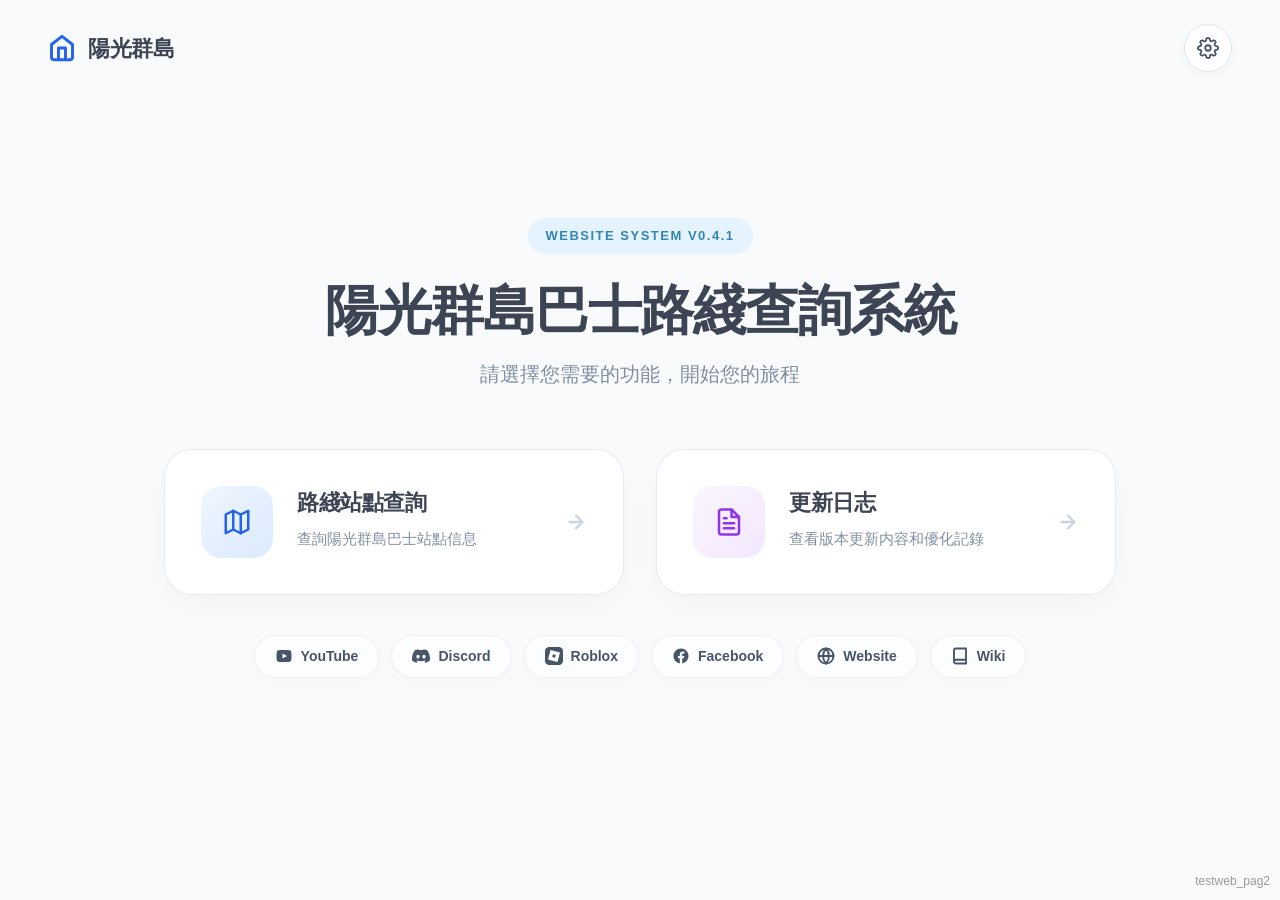
==== index.html @ fd4978ea "Add files via upload" ====
<!DOCTYPE html>
<html lang="zh-CN">

<head>
    <meta charset="UTF-8">
    <meta name="viewport" content="width=device-width, initial-scale=1.0, maximum-scale=1.0, user-scalable=no">
    <title>陽光群島巴士路綫查詢系統 | Sunshine Islands Bus Route Inquiry System</title>
    <link rel="stylesheet" href="style.css">
</head>

<body>
    <!-- 加载画面 -->
    <div id="loadingScreen" class="screen loading-screen">
        <div class="loading-container">
            <h1 class="loading-title" data-lang-key="appTitle">陽光群島巴士路綫查詢系統 | Sunshine Islands Bus Route Inquiry System
            </h1>
            <div class="loading-img-wrap">
                <img src="loading.png" alt="加载中" class="loading-img">
            </div>
        </div>
        <div class="page-id-label">testweb_pag1</div>
    </div>

    <!-- 功能选择画面 -->
    <div id="funcScreen" class="screen func-screen modern-func-screen hidden">
        <div class="modern-navbar">
            <div class="nav-brand">
                <svg viewBox="0 0 24 24" width="28" height="28" stroke="currentColor" stroke-width="2.5" fill="none"
                    stroke-linecap="round" stroke-linejoin="round" class="brand-logo">
                    <path d="M3 9l9-7 9 7v11a2 2 0 0 1-2 2H5a2 2 0 0 1-2-2z"></path>
                    <polyline points="9 22 9 12 15 12 15 22"></polyline>
                </svg>
                <span class="brand-text" data-lang-key="brand">陽光群島巴士</span>
            </div>
            <div class="nav-actions">
                <button id="settingsBtn" class="modern-icon-btn" title="Settings">
                    <svg viewBox="0 0 24 24" width="22" height="22" stroke="currentColor" stroke-width="2" fill="none"
                        stroke-linecap="round" stroke-linejoin="round">
                        <circle cx="12" cy="12" r="3"></circle>
                        <path
                            d="M19.4 15a1.65 1.65 0 0 0 .33 1.82l.06.06a2 2 0 0 1 0 2.83 2 2 0 0 1-2.83 0l-.06-.06a1.65 1.65 0 0 0-1.82-.33 1.65 1.65 0 0 0-1 1.51V21a2 2 0 0 1-2 2 2 2 0 0 1-2-2v-.09A1.65 1.65 0 0 0 9 19.4a1.65 1.65 0 0 0-1.82.33l-.06.06a2 2 0 0 1-2.83 0 2 2 0 0 1 0-2.83l.06-.06a1.65 1.65 0 0 0 .33-1.82 1.65 1.65 0 0 0-1.51-1H3a2 2 0 0 1-2-2 2 2 0 0 1 2-2h.09A1.65 1.65 0 0 0 4.6 9a1.65 1.65 0 0 0-.33-1.82l-.06-.06a2 2 0 0 1 0-2.83 2 2 0 0 1 2.83 0l.06.06a1.65 1.65 0 0 0 1.82.33H9a1.65 1.65 0 0 0 1-1.51V3a2 2 0 0 1 2-2 2 2 0 0 1 2 2v.09a1.65 1.65 0 0 0 1 1.51 1.65 1.65 0 0 0 1.82-.33l.06-.06a2 2 0 0 1 2.83 0 2 2 0 0 1 0 2.83l-.06.06a1.65 1.65 0 0 0-.33 1.82V9a1.65 1.65 0 0 0 1.51 1H21a2 2 0 0 1 2 2 2 2 0 0 1-2 2h-.09a1.65 1.65 0 0 0-1.51 1z">
                        </path>
                    </svg>
                </button>
            </div>
        </div>

        <div class="app-content func-content modern-func-content">
            <div class="hero-section">
                <div class="hero-badge" data-lang-key="version">v0.4.1</div>
                <h1 class="hero-title" data-lang-key="appTitle">陽光群島巴士路綫查詢系統</h1>
                <p class="hero-subtitle" data-lang-key="funcTitle1">請選擇您需要的功能，開始您的旅程</p>
            </div>

            <div class="modern-card-grid">
                <div id="routeSelectFunc" class="modern-card">
                    <div class="card-icon-wrapper blue-gradient">
                        <svg viewBox="0 0 24 24" width="30" height="30" stroke="currentColor" stroke-width="2"
                            fill="none" stroke-linecap="round" stroke-linejoin="round">
                            <polygon points="3 6 9 3 15 6 21 3 21 18 15 21 9 18 3 21"></polygon>
                            <line x1="9" y1="3" x2="9" y2="18"></line>
                            <line x1="15" y1="6" x2="15" y2="21"></line>
                        </svg>
                    </div>
                    <div class="card-text">
                        <h3 data-lang-key="routeSelect">线路站点查询</h3>
                        <p data-lang-key="routeSelectDesc">查询公交线路的站点信息、运营时间</p>
                    </div>
                    <div class="card-arrow">
                        <svg viewBox="0 0 24 24" width="22" height="22" stroke="currentColor" stroke-width="2.5"
                            fill="none" stroke-linecap="round" stroke-linejoin="round">
                            <line x1="5" y1="12" x2="19" y2="12"></line>
                            <polyline points="12 5 19 12 12 19"></polyline>
                        </svg>
                    </div>
                </div>

                <div id="updateLogFunc" class="modern-card">
                    <div class="card-icon-wrapper purple-gradient">
                        <svg viewBox="0 0 24 24" width="30" height="30" stroke="currentColor" stroke-width="2"
                            fill="none" stroke-linecap="round" stroke-linejoin="round">
                            <path d="M14 2H6a2 2 0 0 0-2 2v16a2 2 0 0 0 2 2h12a2 2 0 0 0 2-2V8z"></path>
                            <polyline points="14 2 14 8 20 8"></polyline>
                            <line x1="16" y1="13" x2="8" y2="13"></line>
                            <line x1="16" y1="17" x2="8" y2="17"></line>
                            <polyline points="10 9 9 9 8 9"></polyline>
                        </svg>
                    </div>
                    <div class="card-text">
                        <h3 data-lang-key="updateLog">更新日志</h3>
                        <p data-lang-key="updateLogDesc">查看版本更新内容和优化记录</p>
                    </div>
                    <div class="card-arrow">
                        <svg viewBox="0 0 24 24" width="22" height="22" stroke="currentColor" stroke-width="2.5"
                            fill="none" stroke-linecap="round" stroke-linejoin="round">
                            <line x1="5" y1="12" x2="19" y2="12"></line>
                            <polyline points="12 5 19 12 12 19"></polyline>
                        </svg>
                    </div>
                </div>
            </div>

            <div class="social-links-container">
                <a href="https://www.youtube.com/channel/UCy4qUq7gFDdpBgR3399RR8g" target="_blank"
                    class="social-btn youtube-btn" title="YouTube">
                    <svg viewBox="0 0 24 24" fill="currentColor">
                        <path
                            d="M21.582,6.186c-0.23-0.86-0.908-1.538-1.768-1.768C18.254,4,12,4,12,4S5.746,4,4.186,4.418c-0.86,0.23-1.538,0.908-1.768,1.768C2,7.746,2,12,2,12s0,4.254,0.418,5.814c0.23,0.86,0.908,1.538,1.768,1.768C5.746,20,12,20,12,20s6.254,0,7.814-0.418c0.86-0.23,1.538-0.908,1.768-1.768C22,16.254,22,12,22,12S22,7.746,21.582,6.186z M10,15.464V8.536L16,12L10,15.464z" />
                    </svg>
                    <span>YouTube</span>
                </a>

                <a href="https://www.google.com/url?q=https%3A%2F%2Fdiscord.gg%2FypXG35w&sa=D&sntz=1&usg=AOvVaw32uDiYkur_QfFHrPpGwPOH"
                    target="_blank" class="social-btn discord-btn" title="Discord">
                    <svg viewBox="0 0 24 24" fill="currentColor">
                        <path
                            d="M20.317 4.3698a19.7913 19.7913 0 00-4.8851-1.5152.0741.0741 0 00-.0785.0371c-.211.3753-.4447.8648-.6083 1.2495-1.8447-.2762-3.68-.2762-5.4868 0-.1636-.3933-.4058-.8742-.6177-1.2495a.077.077 0 00-.0785-.037 19.7363 19.7363 0 00-4.8852 1.515.0699.0699 0 00-.0321.0277C.5334 9.0458-.319 13.5799.0992 18.0578a.0824.0824 0 00.0312.0561c2.0528 1.5076 4.0413 2.4228 5.9929 3.0294a.0777.0777 0 00.0842-.0276c.4616-.6304.8731-1.2952 1.226-1.9942a.076.076 0 00-.0416-.1057c-.6528-.2476-1.2743-.5495-1.8722-.8923a.077.077 0 01-.0076-.1277c.1258-.0943.2517-.1923.3718-.2914a.0743.0743 0 01.0776-.0105c3.9278 1.7933 8.18 1.7933 12.0614 0a.0739.0739 0 01.0785.0095c.1202.099.246.1981.3728.2924a.077.077 0 01-.0066.1276 12.2986 12.2986 0 01-1.873.8914.0766.0766 0 00-.0407.1067c.3604.698.7719 1.3628 1.225 1.9932a.076.076 0 00.0842.0286c1.961-.6067 3.9495-1.5219 6.0023-3.0294a.077.077 0 00.0313-.0552c.5004-5.177-.8382-9.6739-3.5485-13.6604a.061.061 0 00-.0312-.0286zM8.02 15.3312c-1.1825 0-2.1569-1.0857-2.1569-2.419 0-1.3332.9555-2.4189 2.157-2.4189 1.2108 0 2.1757 1.0952 2.1568 2.419 0 1.3332-.9555 2.4189-2.1569 2.4189zm7.9748 0c-1.1825 0-2.1569-1.0857-2.1569-2.419 0-1.3332.9554-2.4189 2.1569-2.4189 1.2108 0 2.1757 1.0952 2.1568 2.419 0 1.3332-.946 2.4189-2.1568 2.4189Z" />
                    </svg>
                    <span>Discord</span>
                </a>

                <a href="https://www.google.com/url?q=https%3A%2F%2Fwww.roblox.com%2Fgames%2F1588965415&sa=D&sntz=1&usg=AOvVaw0rMMdCBnfR7Zp4Emm_MLn0"
                    target="_blank" class="social-btn roblox-btn" title="Roblox">
                    <svg viewBox="0 0 24 24">
                        <rect width="24" height="24" rx="5.5" fill="currentColor" />
                        <path fill-rule="evenodd" clip-rule="evenodd" d="M5.5 5.5h13v13H5.5z M10 10h4v4h-4z"
                            fill="#ffffff" transform="rotate(15 12 12)" />
                    </svg>
                    <span>Roblox</span>
                </a>

                <a href="https://www.google.com/url?q=https%3A%2F%2Fwww.facebook.com%2FSunshineIslandsRblx&sa=D&sntz=1&usg=AOvVaw18X8KpdiWmXV-ODhW_S8BF" target="_blank" class="social-btn facebook-btn" title="Facebook">
                    <svg viewBox="0 0 24 24" fill="currentColor">
                        <path
                            d="M22 12c0-5.523-4.477-10-10-10S2 6.477 2 12c0 4.991 3.657 9.128 8.438 9.878v-6.987h-2.54V12h2.54V9.797c0-2.506 1.492-3.89 3.777-3.89 1.094 0 2.238.195 2.238.195v2.46h-1.26c-1.243 0-1.63.771-1.63 1.562V12h2.773l-.443 2.89h-2.33v6.988C18.343 21.128 22 16.991 22 12z" />
                    </svg>
                    <span>Facebook</span>
                </a>

                <a href="https://sites.google.com/view/sunshine-islands" target="_blank" class="social-btn website-btn" title="Website">
                    <svg viewBox="0 0 24 24" fill="none" stroke="currentColor" stroke-width="2.5" stroke-linecap="round"
                        stroke-linejoin="round">
                        <circle cx="12" cy="12" r="10"></circle>
                        <line x1="2" y1="12" x2="22" y2="12"></line>
                        <path
                            d="M12 2a15.3 15.3 0 0 1 4 10 15.3 15.3 0 0 1-4 10 15.3 15.3 0 0 1-4-10 15.3 15.3 0 0 1 4-10z">
                        </path>
                    </svg>
                    <span>Website</span>
                </a>

                <a href="https://roblox.fandom.com/zh/wiki/%E9%99%BD%E5%85%89%E7%BE%A4%E5%B3%B6%E5%B7%B4%E5%A3%AB?variant=zh-hk"
                    target="_blank" class="social-btn wiki-btn" title="Wiki">
                    <svg viewBox="0 0 24 24" fill="none" stroke="currentColor" stroke-width="2.5" stroke-linecap="round"
                        stroke-linejoin="round">
                        <path d="M4 19.5v-15A2.5 2.5 0 0 1 6.5 2H20v20H6.5a2.5 2.5 0 0 1 0-5H20" />
                    </svg>
                    <span>Wiki</span>
                </a>
            </div>
        </div>

        <div id="settingsModal" class="modern-modal-overlay hidden">
            <div class="timetable-panel-content">
                <div class="timetable-panel-header-modern">
                    <h3>設定 / Settings</h3>
                    <button id="closeSettingsBtn" class="timetable-panel-close-modern">
                        <svg viewBox="0 0 24 24" width="24" height="24" stroke="currentColor" stroke-width="2"
                            fill="none" stroke-linecap="round" stroke-linejoin="round">
                            <line x1="18" y1="6" x2="6" y2="18"></line>
                            <line x1="6" y1="6" x2="18" y2="18"></line>
                        </svg>
                    </button>
                </div>
                <div class="timetable-shift-card-modern">
                    <div class="setting-group">
                        <div class="setting-label">
                            <svg viewBox="0 0 24 24" width="18" height="18" stroke="currentColor" stroke-width="2"
                                fill="none" stroke-linecap="round" stroke-linejoin="round" style="margin-right: 8px;">
                                <circle cx="12" cy="12" r="10"></circle>
                                <line x1="2" y1="12" x2="22" y2="12"></line>
                                <path
                                    d="M12 2a15.3 15.3 0 0 1 4 10 15.3 15.3 0 0 1-4 10 15.3 15.3 0 0 1-4-10 15.3 15.3 0 0 1 4-10z">
                                </path>
                            </svg>
                            語言 / Language
                        </div>
                        <div class="lang-toggle-container">
                            <button id="modalSwitchZhBtn" class="lang-toggle active" data-lang-key="zhBtn">中文</button>
                            <button id="modalSwitchEnBtn" class="lang-toggle" data-lang-key="enBtn">English</button>
                        </div>
                    </div>
                </div>
            </div>
        </div>
        <div class="page-id-label">testweb_pag2</div>
    </div>

    <!-- 线路输入画面 -->
    <div id="inputScreen" class="screen input-screen hidden">
        <button id="backToFuncBtn" class="back-btn app-back-btn" data-lang-key="backBtn">返回</button>

        <div class="app-header">
            <h1 class="app-title" data-lang-key="inputTitle">线路编号输入</h1>

            <div class="station-search-wrapper">
                <input type="text" id="stationSearchInput" data-lang-key="stationSearcher" placeholder="輸入搜尋站點...">
                <div id="stationSearchDropdown" class="station-dropdown hidden">
                    <div class="station-dropdown-header" data-lang-key="stationSearcherHeader">所有站點列表</div>
                    <div id="stationListContainer" class="station-list-container">
                    </div>
                </div>
            </div>
        </div>
        <div class="app-content input-content">

            <div class="input-keyboard-suggest-wrap">
                <div id="routeSuggestPanel" class="route-suggest-panel">
                    <div class="suggest-title" data-lang-key="suggestTitle">匹配的线路</div>
                    <div id="suggestList" class="suggest-list"></div>
                </div>

                <div class="keyboard-input-container">
                    <div class="input-container">
                        <input type="text" id="routeNumberInput" class="custom-input" readonly placeholder="点击输入线路编号"
                            data-lang-key="inputPlaceholder">
                    </div>
                    <!-- 自定义键盘 -->
                    <div id="customKeyboard" class="custom-keyboard">
                        <div class="keyboard-grid">
                            <div class="key-group">
                                <button class="main-num-key" data-key="1">1</button>
                                <div class="key-sub-wrap">
                                    <button class="sub-letter-btn" data-key="A">A</button>
                                    <button class="sub-letter-btn" data-key="B">B</button>
                                    <button class="sub-letter-btn" data-key="C">C</button>
                                </div>
                            </div>
                            <div class="key-group">
                                <button class="main-num-key" data-key="2">2</button>
                                <div class="key-sub-wrap">
                                    <button class="sub-letter-btn" data-key="D">D</button>
                                    <button class="sub-letter-btn" data-key="E">E</button>
                                    <button class="sub-letter-btn" data-key="F">F</button>
                                </div>
                            </div>
                            <div class="key-group">
                                <button class="main-num-key" data-key="3">3</button>
                                <div class="key-sub-wrap">
                                    <button class="sub-letter-btn" data-key="G">G</button>
                                    <button class="sub-letter-btn" data-key="H">H</button>
                                    <button class="sub-letter-btn" data-key="I">I</button>
                                </div>
                            </div>
                            <div class="key-group">
                                <button class="main-num-key" data-key="4">4</button>
                                <div class="key-sub-wrap">
                                    <button class="sub-letter-btn" data-key="J">J</button>
                                    <button class="sub-letter-btn" data-key="K">K</button>
                                    <button class="sub-letter-btn" data-key="L">L</button>
                                </div>
                            </div>
                            <div class="key-group">
                                <button class="main-num-key" data-key="5">5</button>
                                <div class="key-sub-wrap">
                                    <button class="sub-letter-btn" data-key="M">M</button>
                                    <button class="sub-letter-btn" data-key="N">N</button>
                                    <button class="sub-letter-btn" data-key="O">O</button>
                                </div>
                            </div>
                            <div class="key-group">
                                <button class="main-num-key" data-key="6">6</button>
                                <div class="key-sub-wrap">
                                    <button class="sub-letter-btn" data-key="P">P</button>
                                    <button class="sub-letter-btn" data-key="Q">Q</button>
                                    <button class="sub-letter-btn" data-key="R">R</button>
                                </div>
                            </div>
                            <div class="key-group">
                                <button class="main-num-key" data-key="7">7</button>
                                <div class="key-sub-wrap">
                                    <button class="sub-letter-btn" data-key="S">S</button>
                                    <button class="sub-letter-btn" data-key="T">T</button>
                                    <button class="sub-letter-btn" data-key="U">U</button>
                                </div>
                            </div>
                            <div class="key-group">
                                <button class="main-num-key" data-key="8">8</button>
                                <div class="key-sub-wrap">
                                    <button class="sub-letter-btn" data-key="V">V</button>
                                    <button class="sub-letter-btn" data-key="W">W</button>
                                    <button class="sub-letter-btn" data-key="X">X</button>
                                </div>
                            </div>
                            <div class="key-group">
                                <button class="main-num-key" data-key="9">9</button>
                                <div class="key-sub-wrap">
                                    <button class="sub-letter-btn" data-key="Y">Y</button>
                                    <button class="sub-letter-btn" data-key="Z">Z</button>
                                    <button class="sub-letter-btn"></button>
                                </div>
                            </div>
                            <div class="key-group">
                                <button id="keyboardDeleteBtn" class="func-key delete-key"
                                    data-lang-key="deleteBtn">删除</button>
                            </div>
                            <div class="key-group">
                                <button class="main-num-key" data-key="0">0</button>
                                <div class="empty-sub-wrap"></div>
                            </div>
                            <div class="key-group">
                                <button id="keyboardClearBtn" class="func-key clear-key"
                                    data-lang-key="clearBtn">清空</button>
                            </div>
                        </div>
                        <div class="keyboard-func-group">
                        </div>
                    </div>
                </div>
            </div>
        </div>
        <div class="page-id-label">testweb_pag3</div>
    </div>

    <!-- 站点显示画面 -->
    <div id="stopScreen" class="screen stop-screen hidden">
        <button id="backToInputBtn" class="back-btn app-back-btn" data-lang-key="backBtn">返回</button>
        <div class="app-header">
            <h1 class="app-title" id="stopPageTitle" data-lang-key="stopPageTitleWithRoute">test</h1>
        </div>
        <div class="app-content stop-content">
            <div id="stopContainer" class="stop-container">
                <!-- 内容由JS动态渲染 -->
            </div>
        </div>
        <div class="page-id-label">testweb_pag4</div>
    </div>

    <!-- 在 updateLogScreen 部分添加翻译标记 -->
    <div id="updateLogScreen" class="screen update-log-screen hidden">
        <button id="backToFuncFromLogBtn" class="back-btn app-back-btn" data-lang-key="backBtn">返回</button>
        <div class="app-header">
            <h1 class="app-title" data-lang-key="updateLog">版本更新日志</h1>
            <div class="app-version">v0.4.1</div>
        </div>
        <div class="app-content log-content">
            <div id="updateLogPanel" class="update-log-panel app-card">
                <div class="log-meta">
                    <span class="log-version" id="logVersion" data-lang-key="logVersion">版本</span>
                    <span class="log-time" id="logTime" data-lang-key="logTime">更新时间</span>
                </div>
                <div class="log-list" id="logList">
                    <!-- 日志内容由JS动态渲染 -->
                </div>
            </div>
        </div>
        <div class="page-id-label">testweb_pag5</div>
    </div>
    <script src="lang.js"></script>
    <script src="routedata.js"></script>
    <script src="updatelog.js"></script>
    <script src="script.js"></script>
    <script>
        document.addEventListener('DOMContentLoaded', function () {
            // 输入框点击唤醒键盘
            const input = document.getElementById('routeNumberInput');
            if (input) {
                input.addEventListener('click', function () {
                    const keyboard = document.getElementById("customKeyboard");
                    if (keyboard) {
                        keyboard.classList.remove("hidden");
                        if (typeof Renderer !== 'undefined') {
                            Renderer.initKeyboardValidity(input.value);
                        }
                    }
                });

                // 禁用原生键盘和粘贴
                input.addEventListener('keydown', function (e) {
                    e.preventDefault();
                });
                input.addEventListener('paste', function (e) {
                    e.preventDefault();
                });

                // 监听输入框值变化
                input.addEventListener('change', function () {
                    Renderer.initKeyboardValidity(input.value);
                    Renderer.renderRouteSuggestions(input.value);
                });
            }
        });
    </script>
</body>

</html>
---- style.css ----
.app-header {
    position: relative !important;
}

.page-id-label {
    position: fixed;
    bottom: 10px;
    right: 10px;
    font-size: 12px;
    color: var(--text-tertiary);
    z-index: 999;
}

/* ============================
   加载页面样式 (loadingScreen)
   ============================ */
.loading-screen {
    display: flex;
    flex-direction: column;
    align-items: center;
    justify-content: center;
    background: linear-gradient(135deg, var(--primary-color) 0%, #5c6bc0 100%);
}

.loading-container {
    text-align: center;
    color: white;
}

.loading-title {
    font-size: 28px;
    margin-bottom: 30px;
    font-weight: 600;
    text-shadow: 0 2px 4px rgba(0, 0, 0, 0.1);
    /* 多语言标题间距优化 */
    letter-spacing: 1px;
}

html[lang="en-US"] .loading-title {
    font-size: 24px;
    letter-spacing: 0.5px;
}

.loading-img-wrap {
    width: 120px;
    height: 120px;
    margin: 0 auto;
}

.loading-img {
    width: 100%;
    height: 100%;
    object-fit: contain;
}

/* ============================
   功能选择页面 (funcScreen)
   ============================ */
.func-content {
    padding-top: 30px;
}

.func-card-container {
    display: flex;
    flex-direction: column;
    gap: 20px;
    max-width: 500px;
    margin: 0 auto;
}

.func-card {
    display: flex;
    align-items: center;
    padding: 20px;
    cursor: pointer;
    border-radius: var(--radius-lg);
    background: var(--bg-white);
    box-shadow: var(--shadow-sm);
    transition: var(--transition-base);
}

.route-badge,
.shift-tag {
    box-shadow: none !important;
}

.func-card:hover {
    transform: translateY(-4px);
    box-shadow: var(--shadow-md);
}

.func-card-icon {
    font-size: 32px;
    margin-right: 20px;
    width: 60px;
    height: 60px;
    border-radius: var(--radius-md);
    background: var(--primary-light);
    color: var(--primary-color);
    display: flex;
    align-items: center;
    justify-content: center;
}

.func-card-content {
    flex: 1;
}

.func-card-title {
    font-size: 18px;
    font-weight: 600;
    margin-bottom: 8px;
    color: var(--text-primary);
}

/* 英文模式下功能卡片标题调整 */
html[lang="en-US"] .func-card-title {
    font-size: 17px;
}

.func-card-desc {
    font-size: 14px;
    color: var(--text-secondary);
    line-height: 1.4;
}

html[lang="en-US"] .func-card-desc {
    font-size: 13px;
    line-height: 1.5;
}

.func-card-arrow {
    font-size: 20px;
    color: var(--text-tertiary);
    transition: var(--transition-base);
}

.func-card:hover .func-card-arrow {
    color: var(--primary-color);
    transform: translateX(5px);
}

/* ============================
   更新日志页面 (updateLogScreen)
   ============================ */
.log-content {
    padding-top: 30px;
}

.update-log-screen .app-content {
    padding: 20px;
}

.update-log-panel {
    max-width: 800px;
    margin: 0 auto;
    background: white;
    border-radius: var(--radius-lg);
    padding: 30px;
    box-shadow: var(--shadow-md);
}

.close-log-btn {
    width: 30px;
    height: 30px;
    border-radius: 50%;
    background: #f5f5f7;
    border: none;
    font-size: 16px;
    color: var(--text-secondary);
    cursor: pointer;
    display: flex;
    align-items: center;
    justify-content: center;
    transition: var(--transition-base);
}

.close-log-btn:hover {
    background: #eee;
    color: var(--text-primary);
    transform: rotate(90deg);
}

.log-meta {
    display: flex;
    gap: 15px;
    margin-bottom: 20px;
    font-size: 14px;
    color: var(--text-secondary);
    padding-bottom: 15px;
    border-bottom: 1px solid #eee;
}

.log-version {
    font-weight: 600;
    color: var(--primary-color);
}

.log-list {
    display: flex;
    flex-direction: column;
    gap: 25px;
}

.log-item {
    padding-bottom: 20px;
    border-bottom: 1px solid #eee;
}

.log-item:last-child {
    border-bottom: none;
}

.log-item-header {
    display: flex;
    justify-content: space-between;
    align-items: center;
    margin-bottom: 15px;
}

.log-item-version {
    font-size: 16px;
    font-weight: 600;
    color: var(--primary-color);
}

.log-item-time {
    font-size: 12px;
    color: var(--text-tertiary);
    background: #f5f5f7;
    padding: 4px 8px;
    border-radius: 4px;
}

.log-item-content ul {
    padding-left: 20px;
    margin: 0;
}

.log-item-content li {
    margin-bottom: 8px;
    line-height: 1.6;
    color: var(--text-primary);
}

.log-item-content li:before {
    content: "•";
    color: var(--primary-color);
    font-weight: bold;
    margin-right: 8px;
}

/* ============================
   输入页面 (inputScreen) - 核心优化
   ============================ */
.input-content {
    padding-top: 20px;
    width: 80%;
    max-width: 1200px;
    margin: 0 auto;
    padding-left: 15px;
    padding-right: 15px;
}

.route-suggest-panel {
    flex: 1.5;
    min-width: 300px;
    background: white;
    border-radius: var(--radius-lg);
    padding: 20px;
    box-shadow: var(--shadow-md);
    height: fit-content;
    max-width: 450px;
    max-height: 600px;
    overflow-y: auto;
    display: block !important;
}

.suggest-route-num-wrap {
    display: flex;
    align-items: center;
}

.input-container {
    background: transparent !important;
    padding: 0 !important;
    box-shadow: none !important;
    width: 100%;
}

.input-title-wrap {
    text-align: center;
}

.input-title {
    font-size: 18px;
    margin-bottom: 20px;
    color: var(--text-primary);
}

html[lang="en-US"] .input-title {
    font-size: 17px;
}

.input-box {
    max-width: 400px;
    margin: 0 auto;
    width: 100%;
}

.input-field-wrap {
    display: flex;
    flex-direction: column;
    gap: 8px;
}

.input-field-wrap label {
    font-size: 14px;
    color: var(--text-secondary);
    text-align: left;
}

/* 2. 讓輸入框佔滿全寬，並自帶獨立的卡片質感 */
.custom-input {
    width: 100% !important;
    height: 50px !important;
    font-size: 20px !important;
    font-weight: 600;
    background: #ffffff !important;
    border-radius: 12px !important;
    border: 1px solid #e2e8f0 !important;
    box-shadow: 0 4px 12px rgba(0, 0, 0, 0.05) !important;
    text-align: center;
}

/* 聚焦時的輸入框變化 */
.custom-input:focus {
    border-color: var(--primary-color) !important;
    box-shadow: 0 0 0 3px var(--primary-light) !important;
}

.custom-keyboard {
    background: white;
    border-radius: var(--radius-lg);
    padding: 20px;
    box-shadow: var(--shadow-md);
    width: 100%;
    flex: 1;
    display: flex !important;
    flex-direction: column;
    justify-content: center;
}

.keyboard-grid {
    display: flex;
    flex-wrap: wrap;
    gap: 10px;
    justify-content: center;
    margin-bottom: 15px;
}

.key-group {
    display: flex;
    flex-direction: column;
    gap: 5px;
    width: calc(33.333% - 10px);
}

.key-group-empty {
    width: calc(33.333% - 10px);
}

.main-num-key,
.func-key {
    height: 60px;
    border: none;
    border-radius: var(--radius-md);
    background: var(--primary-color);
    color: white;
    font-size: 20px;
    font-weight: 600;
    cursor: pointer;
    transition: var(--transition-base);
}

/* 禁用按键样式强化：更明显的灰色，区分有效/无效 */
.main-num-key:disabled {
    background: #e0e0e0;
    color: var(--text-tertiary);
    cursor: not-allowed;
    opacity: 0.5;
}

.main-num-key:hover:not(:disabled) {
    background: var(--primary-dark);
    transform: translateY(-2px);
    box-shadow: 0 4px 8px rgba(74, 144, 226, 0.2);
}

.key-sub-wrap {
    display: flex;
    gap: 5px;
}

.sub-letter-btn {
    flex: 1;
    height: 30px;
    border: none;
    border-radius: var(--radius-sm);
    background: var(--primary-color);
    color: white;
    font-size: 14px;
    cursor: pointer;
    transition: var(--transition-base);
}

.sub-letter-btn:disabled {
    background: #e0e0e0;
    color: var(--text-tertiary);
    cursor: not-allowed;
    opacity: 0.5;
}

.sub-letter-btn:hover:not(:disabled) {
    background: var(--primary-dark);
}

.keyboard-func-group {
    display: flex;
    gap: 10px;
    justify-content: center;
}

.suggest-title {
    font-size: 16px;
    font-weight: 600;
    margin-bottom: 15px;
    color: var(--text-primary);
    text-align: center;
}

.suggest-route-num {
    font-weight: bold;
    font-size: 16px;
    color: #333;
    background: #f0f0f0;
    padding: 2px 8px;
    border-radius: 4px;
}

.suggest-shifts-container {
    padding-left: 4px;
}

.shift-info-item {
    font-size: 13px;
    line-height: 1.5;
    margin-bottom: 4px;
}

.shift-name {
    font-weight: 500;
    color: #555;
}

.shift-route {
    color: #666;
}

/* 英文模式下方向标签宽度调整 */
html[lang="en-US"] .dir-label {
    min-width: 90px;
    /* 适配英文Start Point/End Point宽度 */
}

/* 输入框提示文字多语言适配 */
.custom-input::placeholder {
    font-size: 14px;
}

html[lang="en-US"] .custom-input::placeholder {
    font-size: 13px;
}

.route-header {
    display: flex;
    align-items: center;
    gap: 20px;
    flex-wrap: wrap;
    padding-bottom: 20px;
    border-bottom: 2px solid #f8faff;
}

.route-identity {
    display: flex;
    align-items: center;
    gap: 12px;
    flex-shrink: 0;
}

.route-color-block {
    display: none;
}

/* 路线号容器 - 视觉焦点 */
.route-num-color-wrap {
    display: flex;
    align-items: center;
    gap: 16px;
    flex-shrink: 0;
}

/* 标签内部光效 */
.shift-tag::after {
    content: '';
    position: absolute;
    top: 0;
    left: -100%;
    width: 100%;
    height: 100%;
    background: linear-gradient(90deg, transparent, rgba(255, 255, 255, 0.2), transparent);
}

/* 班次图标 */
.shift-icon {
    font-size: 16px;
    opacity: 0.9;
}

.shift-text {
    line-height: 1;
}

/* 班次标题 */
.shift-title-cell {
    font-size: 16px;
    font-weight: 600;
    color: #1a1a1a;
    margin-bottom: 15px;
    padding-bottom: 10px;
    border-bottom: 1px solid #eee;
}

/* 运营时间按钮 - 现代渐变按钮 */
.timetable-btn {
    position: absolute !important;
    top: 24px !important;
    right: 24px !important;
    padding: 8px 14px !important;
    border-radius: 20px !important;
    font-size: 13px !important;
    background: #f0f4fc !important;
    color: var(--primary-color) !important;
    box-shadow: none !important;
    border: 1px solid #d6e4f9 !important;
    margin: 0 !important;
}

/* 按钮悬浮效果 */
.timetable-btn:hover {
    background: var(--primary-color) !important;
    color: white !important;
}

.timetable-btn .timetable-icon {
    font-size: 14px !important;
}

@media (max-width: 480px) {
    .timetable-btn {
        position: relative !important;
        top: 0 !important;
        right: 0 !important;
        width: fit-content !important;
        margin-top: 10px !important;
    }
}

/* 3. 全新：精簡版行駛方向 UI 樣式 */
.clean-direction-ui {
    display: flex;
    align-items: center;
    gap: 12px;
    margin: 14px 0 6px 0;
    padding: 12px 18px;
    background: #f8fafc;
    border-radius: 12px;
    border: 1px solid #e2e8f0;
    width: fit-content;
}

.clean-direction-ui .dir-stop {
    font-size: 17px;
    font-weight: 700;
    color: #1e293b;
    letter-spacing: 0.5px;
}

.clean-direction-ui .dir-icon {
    font-size: 14px;
    color: #94a3b8;
    display: flex;
    align-items: center;
}

.clean-direction-ui .dir-stop.loop-text {
    font-size: 14px;
    color: #e53e3e;
    font-weight: 600;
}

.temp-close-reason {
    font-size: 12px;
    color: #999;
    margin-top: 4px;
    line-height: 1.5;
}

/* 路线详情区域 - 网格布局 + 卡片式设计 */
.route-dest-container {
    display: grid;
    grid-template-columns: repeat(auto-fit, minmax(280px, 1fr));
    gap: 20px;
}

/* 详情项 - 现代卡片样式 */
.route-detail-item {
    padding: 24px;
    background: #f8f9fa;
    border-radius: 16px;
    border: 1px solid #f0f2ff;
    transition: all 0.3s ease;
    position: relative;
    overflow: hidden;
}

/* 详情项悬浮效果 */
.route-detail-item:hover {
    background: white;
    transform: translateY(-4px);
    box-shadow: 0 8px 24px rgba(0, 0, 0, 0.04);
    border-color: #e8f0fe;
}

/* 详情项左侧装饰条 */
.route-detail-item::before {
    content: '';
    position: absolute;
    left: 0;
    top: 0;
    bottom: 0;
    width: 4px;
    background: #4a90e2;
    border-radius: 0 2px 2px 0;
}

/* 主要文本（标签）- 现代排版 */
.main-text {
    font-size: 13px !important;
    font-weight: 600 !important;
    color: #666 !important;
    text-transform: uppercase;
    letter-spacing: 0.5px !important;
    margin-bottom: 8px !important;
    display: block !important;
}

/* 次要文本（值）- 突出显示 */
.sub-text {
    font-size: 16px !important;
    font-weight: 500 !important;
    color: #1a1a1a !important;
    line-height: 1.4 !important;
    display: block !important;
}

.dest-dir {
    margin-bottom: 8px;
}

.dir-label {
    font-size: 12px;
    color: #666;
    margin-bottom: 2px;
}

.dir-content {
    font-size: 14px;
    font-weight: 500;
}

.via-wrap,
.route-type-wrap {
    display: flex;
    align-items: flex-start;
    margin-bottom: 4px;
}

.via-label,
.type-label {
    font-size: 12px;
    color: #666;
    min-width: 60px;
}

.via-content,
.type-content {
    font-size: 13px;
    flex: 1;
    word-break: break-all;
}

.dest-dir,
.via-direction-cn,
.via-direction-en,
.route-type {
    font-size: 13px;
    display: flex;
}

.dest-dir .label,
.via-direction-cn .label,
.via-direction-en .label,
.route-type .label {
    font-weight: 600;
    color: var(--text-secondary);
    margin-right: 4px;
    min-width: 60px;
    /* 优化多语言标签宽度 */
}

/* 英文模式下标签宽度调整 */
html[lang="en-US"] .dest-dir .label,
html[lang="en-US"] .via-direction-cn .label,
html[lang="en-US"] .via-direction-en .label,
html[lang="en-US"] .route-type .label {
    min-width: 80px;
}

.via-direction-en {
    font-style: italic;
    color: #888;
}

.route-type {
    color: var(--text-secondary);
}

.toggle-direction-btn:hover:not(:disabled) {
    background: var(--primary-dark);
    transform: translateY(-2px);
    box-shadow: 0 4px 8px rgba(74, 144, 226, 0.2);
}

.pagination-control {
    display: flex;
    align-items: center;
    gap: 8px;
}

.pagination-btn {
    padding: 4px 10px;
    border: none;
    border-radius: 4px;
    background: var(--primary-color);
    color: white;
    font-size: 13px;
    cursor: pointer;
    transition: var(--transition-base);
}

.pagination-btn:disabled {
    background: #cccccc;
    color: var(--text-tertiary);
    cursor: not-allowed;
}

.pagination-btn:hover:not(:disabled) {
    background: var(--primary-dark);
}

.pagination-info {
    font-size: 13px;
    color: var(--text-secondary);
}

.pagination-info span {
    font-weight: 600;
    color: var(--primary-color);
}

/* 运营时间面板样式 - 支持回程切换 */
.timetable-direction-controls {
    display: flex;
    gap: 8px;
    margin-left: 15px;
}

.direction-btn {
    padding: 8px 16px;
    border: 1px solid #e8e8e8;
    border-radius: var(--radius-md);
    background: #ffffff;
    color: #333333;
    font-size: 14px;
    font-weight: 600;
    cursor: pointer;
    transition: var(--transition-base);
    position: relative;
    overflow: hidden;
}

.direction-btn::after {
    content: '';
    position: absolute;
    top: 0;
    left: 0;
    width: 100%;
    height: 100%;
    background: rgba(0, 0, 0, 0.02);
    transform: translateX(-100%);
    transition: transform 0.3s ease;
}

.direction-btn:hover::after {
    transform: translateX(0);
}

.direction-btn.active {
    border-color: var(--route-color, var(--primary-color));
    background: var(--route-color, var(--primary-color));
    color: white;
    box-shadow: 0 4px 12px rgba(74, 144, 226, 0.2);
}

.direction-btn:hover:not(.active) {
    border-color: #d0d0d0;
    background: #fafafa;
}

.direction-btn.disabled {
    opacity: 0.5;
    cursor: not-allowed;
}

.timetable-direction-info {
    font-size: 15px;
    font-weight: 600;
    color: var(--route-color, var(--primary-color));
    margin-bottom: 20px;
    padding: 12px 16px;
    background: rgba(74, 144, 226, 0.05);
    border-radius: var(--radius-md);
    border-left: 3px solid var(--route-color, var(--primary-color));
}

/* 1. 彻底取消no-seq线条淡化（优先级最高） */
.single-shift-seq-wrap.no-seq {
    border: none !important;
}

.single-shift-seq-wrap.no-seq .shift-seq-text {
    color: white !important;
    opacity: 0 !important;
}

/* 2. 有序号站点样式 */
.single-shift-seq-wrap:not(.no-seq):not(.shift-start-stop):not(.shift-end-stop):not(.shift-start-end-stop) {
    border: 2px solid var(--shift-color) !important;
    background: white !important;
}

/* 3. 起点/终点样式 */
.shift-start-stop,
.shift-end-stop,
.shift-start-end-stop {
    border: none !important;
    background: var(--shift-color) !important;
}

.shift-start-stop .shift-seq-text,
.shift-end-stop .shift-seq-text,
.shift-start-end-stop .shift-seq-text {
    color: white !important;
    font-weight: 600 !important;
}

.shift-seq-text {
    font-size: 13px;
    font-weight: 500;
    color: var(--shift-color);
    position: relative;
    z-index: 3;
}

/* 美化內部滾動條（讓介面更像原生 App） */
.timetable-panel-content::-webkit-scrollbar {
    width: 6px;
}

.timetable-panel-content::-webkit-scrollbar-track {
    background: transparent;
}

.timetable-panel-content::-webkit-scrollbar-thumb {
    background: #cbd5e1;
    border-radius: 10px;
}

/* 3. 班次標題與動態矩形顏色樣式 */
.shift-title-premium {
    display: flex;
    align-items: center;
    font-size: 16px;
    font-weight: 600;
    margin-bottom: 14px;
    color: #1e293b;
}

/* 左側彩色小矩形 */
.shift-color-rect {
    display: inline-block;
    width: 6px;
    height: 16px;
    border-radius: 3px;
    margin-right: 10px;
    flex-shrink: 0;
    /* 絕不變形 */
}

.timetable-panel-header {
    border-bottom: 2px solid #f1f5f9;
    padding-bottom: 20px;
    margin-bottom: 24px;
}

.panel-title {
    font-size: 24px;
    font-weight: 800;
    color: #0f172a;
    letter-spacing: -0.5px;
}

.switch-timetable-direction-btn {
    background: linear-gradient(135deg, var(--primary-color) 0%, #3a7bc9 100%);
    color: white;
    border: none;
    border-radius: 12px;
    padding: 12px 24px;
    cursor: pointer;
    font-size: 15px;
    font-weight: 600;
    box-shadow: 0 8px 16px rgba(74, 144, 226, 0.25);
    transition: all 0.3s ease;
    display: inline-flex;
    align-items: center;
}

.switch-timetable-direction-btn strong {
    font-size: 16px;
    margin-left: 6px;
    color: #ffffff;
    text-decoration: underline;
    text-decoration-thickness: 2px;
    text-underline-offset: 4px;
}

.switch-timetable-direction-btn:hover {
    transform: translateY(-3px);
    box-shadow: 0 12px 20px rgba(74, 144, 226, 0.35);
}

.timetable-shift-card {
    background: #ffffff;
    border-radius: 16px;
    padding: 24px;
    margin-bottom: 20px;
    border: 1px solid #e2e8f0;
    box-shadow: 0 4px 12px rgba(0, 0, 0, 0.03);
    transition: all 0.3s ease;
}

.timetable-shift-card:hover {
    border-color: #cbd5e1;
    box-shadow: 0 8px 24px rgba(0, 0, 0, 0.06);
}

/* 简化动画 */
@keyframes panelFadeIn {
    from {
        opacity: 0;
    }

    to {
        opacity: 1;
    }
}

@keyframes panelSlideUp {
    from {
        opacity: 0;
        transform: translateY(10px);
    }

    to {
        opacity: 1;
        transform: translateY(0);
    }
}

.panel-title {
    font-size: 20px;
    /* 缩小标题字号 */
    font-weight: 600;
    /* 降低字重，更柔和 */
    color: #1d1d1f;
    margin: 0;
    /* 清除默认边距 */
}

/* 关闭按钮 - 极简样式 */
.close-panel-btn {
    width: 36px;
    height: 36px;
    border-radius: 50%;
    background: #f9f9f9;
    border: none;
    font-size: 18px;
    color: #666;
    cursor: pointer;
    display: flex;
    align-items: center;
    justify-content: center;
    transition: all 0.2s ease;
}

.close-panel-btn:hover {
    background: #f1f1f1;
    color: #333;
    transform: rotate(90deg);
}

/* 方向切换区域 - 精简 */
.timetable-direction-wrap {
    margin-bottom: 20px;
}

.timetable-direction-label {
    font-size: 16px;
    font-weight: 600;
    color: var(--route-color, var(--primary-color));
    margin-bottom: 12px;
    padding: 8px 12px;
    background: rgba(74, 144, 226, 0.05);
    border-radius: 6px;
    display: inline-block;
}

.switch-timetable-direction-btn {
    background: var(--route-color, var(--primary-color));
    color: white;
    border: none;
    border-radius: 8px;
    padding: 10px 20px;
    cursor: pointer;
    font-size: 14px;
    font-weight: 600;
    transition: all 0.2s ease;
    margin-top: 8px;
}

.switch-timetable-direction-btn:hover {
    background: var(--primary-dark);
    transform: translateY(-2px);
    box-shadow: 0 4px 12px rgba(74, 144, 226, 0.2);
}

/* 1. 外層遮罩層：負責全螢幕佈局、彈窗置中與毛玻璃效果 */
.timetable-panel {
    position: fixed;
    top: 0;
    left: 0;
    width: 100vw;
    height: 100vh;

    /* 調整背景顏色與透明度，更低透明度能讓毛玻璃效果更通透 */
    background: rgba(0, 0, 0, 0.3) !important;

    /* 使用 Flexbox 完美的將子項目（彈窗內容）在畫面正中間對齊 */
    display: flex !important;
    align-items: center !important;
    justify-content: center !important;

    z-index: 1000;
    padding: 16px;
    box-sizing: border-box;

    /* 核心毛玻璃效果 (backdrop-filter) */
    backdrop-filter: blur(12px) saturate(180%);
    -webkit-backdrop-filter: blur(12px) saturate(180%);
    /* 確保支援 Safari 瀏覽器 */
}

/* 營運時間面板外層遮罩 - 毛玻璃效果 */
.timetable-panel-overlay {
    position: fixed;
    top: 0;
    left: 0;
    width: 100vw;
    height: 100vh;
    background-color: rgba(15, 23, 42, 0.3);
    /* 暗色半透明基底，讓毛玻璃更顯質感 */
    backdrop-filter: blur(12px);
    /* 核心：毛玻璃模糊效果 */
    -webkit-backdrop-filter: blur(12px);
    /* 支援 Safari 瀏覽器 */
    display: flex;
    align-items: center;
    /* 垂直居中 */
    justify-content: center;
    /* 水平居中 */
    z-index: 1000;
    /* 確保覆蓋在最上層 */
    animation: fadeInOverlay 0.3s ease;
}

/* 營運時間面板內容 */
.timetable-panel-content {
    background: #ffffff;
    border-radius: 24px;
    /* 圓潤現代感 */
    padding: 28px;
    width: 100%;
    max-width: 600px;
    /* 限制最大寬度 */
    max-height: 80vh;
    /* 限制最大高度，避免超出螢幕 */
    overflow-y: auto;
    /* 內容過多時自動允許垂直滾動 */
    box-shadow: 0 20px 40px rgba(0, 0, 0, 0.15);
    position: relative;
    animation: slideUpContent 0.3s cubic-bezier(0.34, 1.56, 0.64, 1);
}

/* 簡約進場動畫 */
@keyframes fadeInOverlay {
    from {
        opacity: 0;
    }

    to {
        opacity: 1;
    }
}

@keyframes slideUpContent {
    from {
        transform: translateY(30px);
        opacity: 0;
    }

    to {
        transform: translateY(0);
        opacity: 1;
    }
}

/* 班次卡片 - 极简风格 */
.timetable-shift-card {
    background: #f8f9fa;
    border-radius: 12px;
    padding: 20px;
    margin-bottom: 16px;
    border: none;
    box-shadow: 0 2px 8px rgba(0, 0, 0, 0.05);
}

.timetable-shift-card:hover {
    background: #ffffff;
    border-color: #e8e8e8;
}

/* 时间表表格 - 极致精简 */
.timetable-table {
    width: 100%;
    border-collapse: collapse;
}

.timetable-table td {
    padding: 8px 0;
    /* 大幅精简内边距 */
    vertical-align: top;
    font-size: 14px;
}

.timetable-label-cell {
    font-weight: 500;
    color: #666;
    width: 25%;
    /* 缩小标签列宽度 */
}

.timetable-value-cell {
    color: #1d1d1f;
    line-height: 1.5;
}

.timetable-value-cell strong {
    color: var(--route-color, var(--primary-color));
    font-size: 16px;
    font-weight: 600;
    background: rgba(74, 144, 226, 0.08);
    padding: 2px 8px;
    border-radius: 4px;
}

/* 发车间隔列表 - 极简设计 */
.interval-list {
    list-style: none;
    padding: 0;
    margin: 0;
    display: flex;
    flex-direction: column;
    gap: 8px;
    /* 缩小间距 */
}

.interval-list li {
    padding: 10px 16px;
    background: #ffffff;
    border-radius: 8px;
    display: flex;
    justify-content: space-between;
    align-items: center;
    border: 1px solid #f1f3f5;
    margin-bottom: 8px;
}

/* 空提示样式 - 精简 */
.empty-tip {
    text-align: center;
    padding: 40px 20px;
    /* 精简内边距 */
    color: #999;
    font-size: 14px;
    background: #fafafa;
    border-radius: 8px;
    border: 1px dashed #e0e0e0;
    margin: 16px 0;
}

/* 滚动条美化 - 精简 */
.timetable-panel-content::-webkit-scrollbar {
    width: 6px;
}

.timetable-panel-content::-webkit-scrollbar-track {
    background: #f9f9f9;
    border-radius: 3px;
}

.timetable-panel-content::-webkit-scrollbar-thumb {
    background: #e0e0e0;
    border-radius: 3px;
}

.timetable-panel-content::-webkit-scrollbar-thumb:hover {
    background: #4a90e2;
}

.func-key.disabled,
.func-key:disabled {
    background: #cccccc !important;
    color: var(--text-tertiary) !important;
    cursor: not-allowed !important;
    opacity: 0.7 !important;
}

.func-key:not(.disabled) {
    background: #28a745 !important;
    color: white !important;
}

.func-key:not(.disabled):hover {
    background: #218838 !important;
    transform: scale(1.02);
    box-shadow: 0 4px 8px rgba(40, 167, 69, 0.2);
}

/* ========== 路线详情区（网格布局）- 全新设计 ========== */
.route-details {
    display: grid;
    grid-template-columns: repeat(auto-fit, minmax(280px, 1fr));
    gap: 20px;
}

/* 详情项通用样式（卡片化） */
.detail-item {
    display: flex;
    align-items: flex-start;
    gap: 16px;
    padding: 20px;
    background: linear-gradient(135deg, #f8f9ff 0%, #f5f7ff 100%);
    border-radius: 16px;
    transition: all 0.3s ease;
    border: 1px solid #eef2ff;
    position: relative;
    overflow: hidden;
}

/* 详情项hover效果 */
.detail-item::before {
    content: '';
    position: absolute;
    top: 0;
    left: 0;
    width: 4px;
    height: 100%;
    background: #4a90e2;
    opacity: 0;
    transition: opacity 0.3s ease;
}

.detail-item:hover {
    background: #ffffff;
    transform: translateY(-3px);
    box-shadow: 0 6px 16px rgba(74, 144, 226, 0.08);
}

.detail-item:hover::before {
    opacity: 1;
}

/* 详情图标（强化视觉） */
.detail-icon {
    font-size: 24px;
    color: #4a90e2;
    margin-top: 2px;
    flex-shrink: 0;
    width: 32px;
    height: 32px;
    text-align: center;
    line-height: 32px;
    background: rgba(74, 144, 226, 0.1);
    border-radius: 50%;
    transition: all 0.3s ease;
}

.detail-item:hover .detail-icon {
    transform: scale(1.15);
    background: rgba(74, 144, 226, 0.2);
}

/* 详情内容（主次分明） */
.detail-content {
    flex: 1;
}

.detail-label {
    font-size: 16px;
    color: #666666;
    margin-bottom: 6px;
    font-weight: 600;
    text-transform: uppercase;
    letter-spacing: 0.5px;
}

.detail-value {
    font-size: 15px;
    color: #1a1a1a;
    line-height: 1.5;
    word-break: break-all;
}

/* 主要内容（标签）：粗体大字（匹配 driveDirection/viaDirection/routeType 标签） */
.driveDirection-label,
.viaDirection-label,
.routeType-label {
    font-size: 16px;
    /* 大字 */
    font-weight: 700;
    /* 粗体 */
    color: #1a1a1a;
    /* 深色突出 */
    margin-bottom: 6px;
    letter-spacing: 0.5px;
    display: block;
    /* 确保标签独占一行，视觉更清晰 */
}

/* 次要内容（值）：常规大小（匹配 driveDirection/viaDirection/routeType 对应数值） */
.driveDirection-content,
.viaDirection-content,
.routeType-content {
    font-size: 14px;
    /* 常规大小 */
    font-weight: 400;
    /* 常规字重 */
    color: #333;
    /* 稍浅，突出主要内容 */
    line-height: 1.5;
    display: block;
    /* 确保内容独占一行 */
}

@media (max-width: 768px) {
    .main-text {
        font-size: 15px !important;
    }

    .sub-text {
        font-size: 13px !important;
    }
}

@media (max-width: 480px) {
    .main-text {
        font-size: 14px !important;
    }

    .sub-text {
        font-size: 12px !important;
    }
}

/* 响应式适配 */
@media (max-width: 768px) {
    .route-info-bar {
        padding: 24px 20px;
        gap: 20px;
        border-radius: 20px;
    }

    .route-header {
        gap: 16px;
        padding-bottom: 16px;
    }

    .route-num {
        font-size: 28px;
    }

    .shift-tag {
        padding: 6px 12px;
        font-size: 13px;
    }

    .timetable-btn {
        padding: 8px 16px;
        font-size: 13px;
    }

    .route-details {
        grid-template-columns: 1fr;
        gap: 16px;
    }

    .detail-item {
        padding: 16px;
        gap: 12px;
        border-radius: 14px;
    }

    .detail-icon {
        font-size: 20px;
        width: 28px;
        height: 28px;
        line-height: 28px;
    }

    .detail-value {
        font-size: 15px;
    }
}

@media (max-width: 480px) {
    .route-info-bar {
        padding: 16px;
        border-radius: 16px;
    }

    .route-num {
        font-size: 24px;
    }

    .route-basic-info {
        gap: 12px;
        padding-bottom: 16px;
    }

    .shift-tag {
        padding: 4px 10px;
        font-size: 12px;
    }

    .detail-item {
        gap: 10px;
        padding: 14px;
        border-radius: 12px;
    }

    .detail-icon {
        font-size: 18px;
        width: 24px;
        height: 24px;
        line-height: 24px;
    }
}

@media (max-width: 768px) {
    .app-content {
        padding: 15px;
    }

    .route-suggest-panel {
        width: 100% !important;
        min-width: 100% !important;
    }

    .direction-pagination-wrap {
        flex-direction: column;
        gap: 10px;
        align-items: flex-start;
    }

    .pagination-control {
        width: 100%;
        justify-content: center;
    }

    .multi-shift-seq-wrap {
        gap: 8px;
    }

    .single-shift-seq-wrap {
        width: 30px;
        height: 30px;
    }

    .timetable-panel-content {
        padding: 20px 16px;
        max-height: 85vh;
        border-radius: 12px;
    }

    .panel-title {
        font-size: 18px;
    }

    .timetable-table td {
        padding: 6px 0;
    }

    .timetable-label-cell {
        width: 30%;
    }

    .interval-list li {
        flex-direction: column;
        align-items: flex-start;
        gap: 4px;
    }

    .timetable-direction-controls {
        flex-wrap: wrap;
    }

    .direction-btn {
        flex: 1;
        min-width: 120px;
    }

    .timetable-time-info {
        flex-direction: column;
        gap: 15px;
    }

    .timetable-time-item {
        min-width: 100%;
    }

    .timetable-shift {
        padding: 22px;
        margin-bottom: 25px;
    }

    .stop-table th:first-child,
    .stop-table td:first-child {
        width: 150px;
    }

    html[lang="en-US"] .stop-table th:first-child,
    html[lang="en-US"] .stop-table td:first-child {
        width: 170px;
    }

    /* 优化副站名样式 */
    .stop-name-container {
        display: flex;
        flex-direction: column;
        gap: 2px;
    }

    .stop-main-name {
        font-size: 15px;
        font-weight: 500;
    }

    .stop-sub-name {
        font-size: 0.8em;
        color: #666;
        font-weight: normal;
    }

    .stop-english-name {
        font-size: 0.8em;
        color: #888;
    }

    .temp-close-tag {
        margin-left: 0;
        margin-top: 4px;
    }

    .timetable-header h3 {
        font-size: 22px;
    }

    .timetable-shift h4 {
        font-size: 19px;
    }

}

@media (max-width: 480px) {

    .app-header {
        padding: 12px 15px;
    }

    .app-title {
        font-size: 18px;
    }

    .func-card {
        padding: 15px;
    }

    .func-card-icon {
        font-size: 24px;
        width: 50px;
        height: 50px;
        margin-right: 15px;
    }

    .main-num-key {
        height: 50px;
    }

    .stop-container {
        padding: 0 10px;
    }

    .route-info-bar,
    .direction-pagination-wrap,
    .stop-wrap {
        padding: 12px;
    }

    .stop-table th:last-child,
    .stop-table td:last-child {
        width: auto;
    }

    .timetable-content {
        padding: 25px 20px;
    }

    .timetable-header h3 {
        font-size: 22px;
    }

    .timetable-shift {
        padding: 20px 18px;
    }

    .time-slots-list li {
        padding: 14px 18px;
        font-size: 15px;
    }

    .slot-time {
        font-size: 16px;
    }

    .slot-interval {
        padding: 5px 10px;
        font-size: 14px;
    }

    /* 移动端语言切换按钮优化 */
    .lang-switch-wrap {
        left: 15px;
    }

    .lang-btn {
        padding: 3px 8px;
        font-size: 12px;
    }

    /* 移动端面板优化 */
    .panel-title {
        font-size: 17px;
    }

    .close-panel-btn {
        width: 32px;
        height: 32px;
        font-size: 16px;
    }

    .timetable-shift-card {
        padding: 18px 16px;
    }

    .interval-list li {
        padding: 10px 12px;
    }
}

/* ============================
   更新日志页面 (updateLogScreen) - 分类样式优化
   ============================ */
/* 里程碑样式 */
.log-item {
    position: relative;
    padding: 25px 20px 25px 40px;
    margin-bottom: 30px;
    border-radius: var(--radius-md);
    background: white;
    box-shadow: var(--shadow-sm);
    transition: var(--transition-base);
}

.log-item:hover {
    transform: translateY(-3px);
    box-shadow: var(--shadow-md);
}

.log-item::before {
    content: '';
    position: absolute;
    left: 15px;
    top: 30px;
    width: 12px;
    height: 12px;
    border-radius: 50%;
    background: var(--primary-color);
    z-index: 2;
}

.log-item::after {
    content: '';
    position: absolute;
    left: 20px;
    top: 42px;
    /* 修改：将 bottom 改为 height，避免越界 */
    height: calc(100% - 42px);
    width: 2px;
    background: #f0f0f0;
    z-index: 1;
}

.log-item:last-child::after {
    display: none;
}

/* 版本标题样式 */
.log-item-header {
    display: flex;
    justify-content: space-between;
    align-items: center;
    margin-bottom: 20px;
    padding-bottom: 15px;
    border-bottom: 1px solid #f5f5f5;
}

.log-item-version {
    font-size: 18px;
    font-weight: 700;
    color: var(--primary-color);
    display: flex;
    align-items: center;
    gap: 8px;
}

.log-item-version::before {
    content: '🔖';
    font-size: 16px;
}

.log-item-time {
    font-size: 14px;
    color: var(--text-tertiary);
    background: #f8f8f8;
    padding: 4px 10px;
    border-radius: 12px;
}

/* 日志标题 */
.log-item-title {
    font-size: 16px;
    font-weight: 600;
    margin-bottom: 20px;
    color: var(--text-primary);
}

/* 分类内容容器 */
.log-content-categories {
    display: flex;
    flex-direction: column;
    gap: 15px;
}

/* 分类标题 */
.log-category-title {
    font-size: 14px;
    font-weight: 600;
    margin-bottom: 8px;
    display: flex;
    align-items: center;
    gap: 6px;
}

/* 不同分类的颜色标识 */
.log-category-added .log-category-title {
    color: #38a169;
}

.log-category-fixed .log-category-title {
    color: #e53e3e;
}

.log-category-removed .log-category-title {
    color: #9f7aea;
}

.log-category-revamped .log-category-title {
    color: #4299e1;
}

.log-category-improvements .log-category-title {
    color: #ed8936;
}

/* 分类图标 */
.log-category-title::before {
    font-size: 12px;
}

.log-category-added .log-category-title::before {
    content: '➕';
}

.log-category-fixed .log-category-title::before {
    content: '✅';
}

.log-category-removed .log-category-title::before {
    content: '➖';
}

.log-category-revamped .log-category-title::before {
    content: '🔄';
}

.log-category-improvements .log-category-title::before {
    content: '✨';
}

/* 分类列表 */
.log-category-list {
    padding-left: 20px;
}

.log-category-list li {
    margin-bottom: 6px;
    font-size: 14px;
    line-height: 1.6;
    color: var(--text-secondary);
}

.log-category-list li::marker {
    color: inherit;
}

/* 空日志提示 */
.empty-log-tip {
    text-align: center;
    padding: 40px 20px;
    color: var(--text-tertiary);
    font-size: 14px;
    background: #fafafa;
    border-radius: var(--radius-md);
    border: 1px dashed #e0e0e0;
    margin: 20px 0;
}

/* 响应式适配 */
@media (max-width: 768px) {
    .log-item {
        padding: 20px 15px 20px 30px;
    }

    .log-item::before {
        left: 10px;
        width: 10px;
        height: 10px;
    }

    .log-item::after {
        left: 14px;
    }

    .log-item-version {
        font-size: 16px;
    }

    .log-item-title {
        font-size: 15px;
    }
}

* {
    margin: 0;
    padding: 0;
    box-sizing: border-box;
    font-family: -apple-system, BlinkMacSystemFont, "Segoe UI", Roboto, "Helvetica Neue", Arial, "PingFang SC", "Hiragino Sans GB", "Microsoft YaHei", sans-serif;
}

:root {
    --primary-color: #4a90e2;
    --primary-dark: #3a80d2;
    --primary-light: rgba(74, 144, 226, 0.1);
    --text-primary: #1d1d1f;
    --text-secondary: #666;
    --text-tertiary: #999;
    --bg-primary: #f5f5f7;
    --bg-white: #ffffff;
    --border-light: #e0e0e0;
    --shadow-sm: 0 2px 8px rgba(0, 0, 0, 0.1);
    --shadow-md: 0 4px 12px rgba(0, 0, 0, 0.08);
    --shadow-lg: 0 8px 24px rgba(0, 0, 0, 0.12);
    --radius-sm: 8px;
    --radius-md: 12px;
    --radius-lg: 16px;
    --radius-xl: 20px;
    --transition-base: all 0.25s cubic-bezier(0.4, 0, 0.2, 1);
}

html[lang="en-US"] {
    font-family: -apple-system, BlinkMacSystemFont, "Segoe UI", Roboto, "Helvetica Neue", Arial, sans-serif;
}

body {
    background-color: var(--bg-primary);
    color: var(--text-primary);
    min-height: 100vh;
    overflow-x: hidden;
    line-height: 1.5;
}

/* ==================== 通用樣式 ==================== */
.screen {
    position: fixed;
    top: 0;
    left: 0;
    width: 100%;
    height: 100%;
    overflow-y: auto;
    padding-bottom: 20px;
}

.hidden {
    display: none !important;
}

.app-header {
    background: linear-gradient(135deg, var(--primary-color) 0%, #5c6bc0 100%);
    color: white;
    padding: 16px 20px;
    position: relative;
    box-shadow: var(--shadow-sm);
}

.header-left-group {
    display: flex;
    align-items: center;
    gap: 12px;
}

/* 搜尋框置於右上角 */
.header-search-wrap {
    position: absolute;
    right: 24px;
    top: 50%;
    transform: translateY(-50%);
    width: 240px;
}

.app-title {
    font-size: 20px;
    font-weight: 600;
    text-align: center;
    letter-spacing: 0.5px;
}

html[lang="en-US"] .app-title {
    letter-spacing: 0.3px;
}

.app-version {
    position: absolute;
    right: 20px;
    top: 50%;
    transform: translateY(-50%);
    font-size: 12px;
    opacity: 0.8;
}

.lang-switch-wrap {
    position: absolute;
    left: 20px;
    top: 50%;
    transform: translateY(-50%);
    display: flex;
    gap: 8px;
}

.lang-btn {
    padding: 4px 12px;
    border-radius: var(--radius-sm);
    border: none;
    font-size: 14px;
    font-weight: 500;
    cursor: pointer;
    transition: var(--transition-base);
}

.lang-btn.active {
    background: rgba(255, 255, 255, 0.9);
    color: var(--primary-color);
}

.lang-btn:not(.active) {
    background: rgba(255, 255, 255, 0.3);
    color: white;
}

/* 返回按鈕 */
.app-back-btn {
    position: fixed;
    top: 18px;
    left: 20px;
    width: 80px;
    height: 40px;
    border-radius: var(--radius-sm);
    background: rgba(255, 255, 255, 0.9);
    color: var(--primary-color);
    border: none;
    font-size: 16px;
    font-weight: 600;
    cursor: pointer;
    box-shadow: var(--shadow-sm);
    z-index: 999;
    display: flex;
    align-items: center;
    justify-content: center;
    transition: var(--transition-base);
}

/* ==========================================
   修復：站點名稱過長時自動換行 (覆蓋原有 nowrap 限制)
   ========================================== */
.stop-main-name,
.stop-sub-name,
.stop-en-name,
.node-name-en,
.fare-node.centered-stop-name .stop-main-name,
.stop-table .stop-main-name,
.route-node .node-name-cn {
    white-space: normal !important;
    word-wrap: break-word !important;
    word-break: break-word !important;
    overflow-wrap: break-word !important;
    height: auto !important;
}

.app-back-btn:hover {
    background: white;
    transform: scale(1.05);
}

/* ==================== 站點頁面 - 優化重點 ==================== */
.stop-content {
    padding: 20px 12px;
    max-width: 980px;
    margin: 0 auto;
}

.stop-container {
    display: flex;
    flex-direction: column;
    gap: 20px;
}

/* 路線資訊卡 */
.route-info-bar {
    background: linear-gradient(135deg, #ffffff 0%, #f8f9ff 100%);
    border: 1px solid #e6e9f0;
    border-radius: 20px;
    padding: 28px;
    box-shadow: 0 10px 30px rgba(0, 0, 0, 0.06);
    position: relative;
    overflow: hidden;
}

.route-info-bar::before {
    content: '';
    position: absolute;
    top: 0;
    left: 0;
    right: 0;
    height: 5px;
    background: var(--route-main-color, #4a90e2) !important;
    border-radius: 20px 20px 0 0;
}

/* 路線名稱/編號樣式提升 */
.route-basic-info .route-num {
    font-size: 32px !important;
    font-weight: 700 !important;
    color: white !important;
    letter-spacing: -0.5px !important;
    margin: 0 !important;
}

/* 途經站點與描述文字優化 */
.route-basic-info .route-via-info,
.route-basic-info .route-desc {
    font-size: 14px !important;
    color: #4b5563 !important;
    line-height: 1.6 !important;
}

.search-container {
    background: white;
    border-radius: var(--radius-lg);
    padding: 12px 16px;
    box-shadow: var(--shadow-sm);
    display: flex;
    align-items: center;
    gap: 12px;
    margin-bottom: 12px;
}

.search-input {
    flex: 1;
    border: none;
    outline: none;
    font-size: 16px;
    background: transparent;
}

/* 路線類型標籤 */
.route-type-badge {
    background: rgba(74, 144, 226, 0.1);
    color: var(--primary-color);
    padding: 6px 12px;
    border-radius: 20px;
    font-size: 14px;
    font-weight: 600;
}

.search-input::placeholder {
    color: var(--text-tertiary);
}

/* 分頁與方向控制 */
.direction-pagination-wrap {
    background: white;
    border-radius: var(--radius-md);
    padding: 14px 20px;
    box-shadow: var(--shadow-sm);
    display: flex;
    justify-content: space-between;
    align-items: center;
    flex-wrap: wrap;
    gap: 12px;
}

.toggle-direction-btn {
    padding: 8px 18px;
    border: none;
    border-radius: var(--radius-sm);
    background: var(--primary-color);
    color: white;
    font-size: 14px;
    font-weight: 600;
    cursor: pointer;
    transition: var(--transition-base);
}

.toggle-direction-btn:disabled {
    background: #cccccc;
    color: var(--text-tertiary);
    cursor: not-allowed;
}

/* 站點表格 */
.stop-wrap {
    background: white;
    border-radius: 18px;
    padding: 10px;
    box-shadow: var(--shadow-md);
    overflow: hidden;
}

.stop-table-container {
    background: #ffffff;
    border-radius: var(--radius-lg, 16px);
    box-shadow: 0 4px 20px rgba(0, 0, 0, 0.04);
    border: 1px solid #f0f2f5;
    overflow: hidden;
    margin: 20px 0;
}

.stop-table {
    width: 100%;
    border-collapse: collapse;
    text-align: left;
    font-size: 15px;
    color: var(--text-primary, #1f2937);
}

/* --- 表頭樣式（科技感深色或柔和灰色調） --- */
.stop-table th {
    background: #f8fafc;
    color: var(--text-secondary, #4b5563);
    font-weight: 600;
    padding: 16px 20px;
    font-size: 14px;
    letter-spacing: 0.5px;
    border-bottom: 2px solid #e2e8f0;
    text-transform: uppercase;
}

/* --- 單元格樣式 --- */
.stop-table td {
    padding: 16px 20px;
    border-bottom: 1px solid #f1f5f9;
    vertical-align: middle;
    transition: background-color 0.2s ease;
}

/* --- 斑馬紋與懸浮高亮 (Hover Effects) --- */
.stop-table tbody tr:nth-child(even) {
    background-color: #fafbfc;
}

.stop-table tbody tr:hover {
    background-color: #f1f5f9 !important;
    /* 滑鼠懸停時整行淡藍灰高亮 */
}

/* 班次序號與線條 */
.multi-shift-seq-wrap {
    display: flex;
    justify-content: center;
    gap: 14px;
    position: relative;
}

.single-shift-seq-wrap {
    width: 38px;
    height: 38px;
    border-radius: 50%;
    display: flex;
    align-items: center;
    justify-content: center;
    font-size: 15px;
    font-weight: 700;
    background: transparent !important;
    position: relative;
    z-index: 2;
    transition: all 0.2s ease;
}

.single-shift-seq-wrap.shift-in-range-container {
    z-index: 1 !important;
}

.single-shift-seq-wrap.shift-in-range-container::before {
    content: '';
    position: absolute;
    left: 50%;
    top: var(--shift-start-top, 0) !important;
    height: var(--shift-line-height, 100%) !important;
    /* 核心修復：改用 JS 計算的像素高度 */
    bottom: auto !important;
    /* 強制移除舊版的 bottom 限制 */
    width: 3.5px;
    background: var(--shift-color);
    transform: translateX(-50%);
    border-radius: 2px;
    z-index: -1 !important;
}

/* 核心修復：將文字容器轉為實體白色遮罩，完美擋住穿過內部的線條 */
.single-shift-seq-wrap:not(.no-seq):not(.shift-start-stop):not(.shift-end-stop) .shift-seq-text {
    background-color: white;
    width: 100%;
    height: 100%;
    position: absolute;
    left: 0;
    top: 0;
    border-radius: 50%;
    display: flex;
    align-items: center;
    justify-content: center;
    z-index: 3;
    /* 確保遮罩在線條之上 */
}

.single-shift-seq-wrap.shift-arrow-bottom::after {
    content: '';
    position: absolute;
    left: 50%;
    bottom: -12px;
    /* 伸出圓圈下方，指向後續表格行 */
    transform: translateX(-50%);
    width: 0;
    height: 0;
    border-left: 6px solid transparent;
    border-right: 6px solid transparent;
    border-top: 8px solid var(--shift-color);
    /* 顏色動態跟隨班次 */
    z-index: 10000;
    animation: arrowBounceBottom 1.5s infinite ease-in-out;
}

.single-shift-seq-wrap.shift-arrow-top::after {
    content: '';
    position: absolute;
    left: 50%;
    top: -12px;
    /* 伸出圓圈上方，指向前續頁面 */
    transform: translateX(-50%);
    width: 0;
    height: 0;
    border-left: 6px solid transparent;
    border-right: 6px solid transparent;
    border-bottom: 8px solid var(--shift-color);
    z-index: 10000;
    animation: arrowBounceTop 1.5s infinite ease-in-out;
}

.single-shift-seq-wrap:not(.no-seq) {
    border: 2.5px solid var(--shift-color);
    background: white;
    color: var(--shift-color);
    z-index: 1;
}

.shift-start-stop,
.shift-end-stop {
    background: var(--shift-color) !important;
    color: white !important;
    border: none !important;
    box-shadow: 0 4px 12px rgba(0, 0, 0, 0.25);
}

/* 5. 箭頭微動效（提升使用者體驗，可選） */
@keyframes arrowBounceBottom {

    0%,
    100% {
        transform: translate(-50%, 0);
    }

    50% {
        transform: translate(-50%, 3px);
    }
}

@keyframes arrowBounceTop {

    0%,
    100% {
        transform: translate(-50%, 0);
    }

    50% {
        transform: translate(-50%, -3px);
    }
}

.stop-name-container {
    line-height: 1.45;
}

/* --- 站點名稱與副標排版強化 --- */
.stop-table .stop-main-name {
    font-size: 20px;
    font-weight: 600;
    color: #1f2937;
    display: inline-block;
}

.stop-table .stop-sub-name {
    font-size: 15px;
    color: #9ca3af;
    margin-left: 8px;
}

.stop-table .stop-english-name {
    font-size: 15px;
    color: #6b7280;
    margin-top: 4px;
    display: block;
}

/* --- 站點特殊標籤樣式調整 --- */
.stop-table .turning-point-tag {
    background: #fee2e2;
    color: #ef4444;
    padding: 3px 10px;
    border-radius: 50px;
    font-size: 12px;
    font-weight: 600;
}

.stop-table .temp-close-tag {
    display: inline-block;
    background: #ef4444;
    /* 更加現代化的亮紅色 */
    color: #ffffff;
    font-size: 12px;
    padding: 3px 10px;
    border-radius: 6px;
    font-weight: 600;
    vertical-align: middle;
}

/* 以下為你原有的其他樣式（簡略保留重要部分） */
.stop-row-visible:hover {
    background: #f9f9f9;
}

/* --- 完美的語系寬度適配（同步整合你原有的寬度設定） --- */
.stop-table th:first-child,
.stop-table td:first-child {
    width: 180px;
    /* 基礎班次序列欄寬 */
}

/* 英文模式下自動調整第一欄（班次圖表欄）寬度 */
html[lang="en-US"] .stop-table th:first-child,
html[lang="en-US"] .stop-table td:first-child {
    width: 220px !important;
}

/* 最後一欄（通常是站點名稱或備註欄）寬度自適應 */
.stop-table td:last-child {
    text-align: left;
    width: auto;
}

.header-search-wrap input {
    width: 100%;
    padding: 10px 18px 10px 42px;
    border: 2px solid transparent;
    border-radius: 24px;
    font-size: 14px;
    background: #ffffff url('data:image/svg+xml;utf8,<svg xmlns="http://www.w3.org/2000/svg" width="16" height="16" viewBox="0 0 24 24" fill="none" stroke="%2394a3b8" stroke-width="2" stroke-linecap="round" stroke-linejoin="round"><circle cx="11" cy="11" r="8"></circle><line x1="21" y1="21" x2="16.65" y2="16.65"></line></svg>') no-repeat 16px center;
    box-shadow: 0 4px 12px rgba(0, 0, 0, 0.08);
    transition: all 0.3s cubic-bezier(0.25, 0.8, 0.25, 1);
    color: #333;
}

.header-search-wrap input:focus {
    border-color: var(--primary-color);
    background-color: #f8fafc;
    box-shadow: 0 4px 16px rgba(74, 144, 226, 0.2);
    outline: none;
}

.header-search-wrap input::placeholder {
    color: #94a3b8;
    font-weight: 500;
}

/* ==================================================
   1. 基本路線資訊與標籤 (Route Info & Tags)
   ================================================== */
.route-basic-info {
    background: #ffffff !important;
    border-radius: 20px !important;
    padding: 24px !important;
    box-shadow: 0 8px 24px rgba(0, 0, 0, 0.04) !important;
    border: 1px solid #f1f5f9 !important;
    margin-bottom: 24px !important;
    position: relative;
    /* 確保內部絕對定位按鈕正常運作 */
}

.route-shift-tags {
    display: flex !important;
    flex-wrap: wrap !important;
    gap: 10px !important;
    margin-top: 16px !important;
    margin-bottom: 16px !important;
}

.shift-tag {
    font-size: 14px !important;
    font-weight: 700 !important;
    padding: 6px 16px !important;
    border-radius: 8px !important;
    color: #ffffff !important;
    box-shadow: 0 4px 10px rgba(0, 0, 0, 0.15) !important;
    text-shadow: 0 1px 2px rgba(0, 0, 0, 0.2) !important;
    border: 1px solid rgba(255, 255, 255, 0.2) !important;
    letter-spacing: 0.5px;
}

/* ==================================================
   2. 營運時間表按鈕 (Timetable Button - Icon Only)
   ================================================== */
.timetable-btn.icon-only-btn {
    position: absolute !important;
    top: 24px !important;
    right: 24px !important;
    width: 44px !important;
    height: 44px !important;
    padding: 0 !important;
    border-radius: 50% !important;
    display: flex !important;
    align-items: center !important;
    justify-content: center !important;
    background: #f1f5f9 !important;
    color: var(--primary-color, #4a90e2) !important;
    border: none !important;
    box-shadow: none !important;
    margin: 0 !important;
    transition: background-color 0.2s ease !important;
    cursor: pointer;
}

.timetable-btn.icon-only-btn:hover {
    background: #e2e8f0 !important;
    transform: none !important;
    /* 移除縮放特效 */
}

@media (max-width: 480px) {
    .timetable-btn.icon-only-btn {
        top: 16px !important;
        right: 16px !important;
    }
}

/* ==================================================
   3. 收費區塊 (Fares - Flat UI & Flex Grid)
   ================================================== */
.route-fare-wrap {
    margin-top: 16px !important;
    padding-top: 16px !important;
    border-top: 1px dashed #e2e8f0 !important;
}

.fare-main-grid {
    display: flex !important;
    gap: 8px !important;
    width: 100% !important;
}

.fare-item {
    flex: 1 !important;
    /* 自動平均分配大小 */
    min-width: 0 !important;
    display: flex !important;
    flex-direction: column !important;
    background: #f8fafc !important;
    border: 1px solid #e2e8f0 !important;
    border-radius: 4px !important;
    padding: 8px 4px !important;
    text-align: center !important;
    box-shadow: none !important;
}

.fare-price {
    font-size: 16px !important;
    color: #0f172a !important;
    font-weight: 700 !important;
}

.fare-section-item.flat-style {
    background: #f8fafc !important;
    border: 1px solid #cbd5e1 !important;
    border-left: 4px solid #64748b !important;
    /* 深灰側條 */
    border-radius: 4px !important;
    padding: 10px 14px !important;
    box-shadow: none !important;
}

.fare-section-unified-header.rebate-header {
    display: flex;
    justify-content: space-between;
    align-items: center;
}

.premium-fare-card.rebate-compact-card {
    margin-bottom: 0;
    border-bottom-left-radius: 0;
    border-bottom-right-radius: 0;
    border-bottom: none;
}

.fare-price-badge.rebate-price-badge {
    color: #059669 !important;
    background: #ecfdf5 !important;
    box-shadow: 0 2px 8px rgba(16, 185, 129, 0.1);
}

.fare-section-route {
    font-size: 13px !important;
    color: #334155 !important;
    line-height: 1.5 !important;
}

.fare-section-route .station-name {
    color: #0f172a !important;
    font-weight: 700 !important;
}

.fare-section-route .price-value {
    color: #b91c1c !important;
    /* 扁平高對比紅色 */
    font-weight: 700 !important;
    font-size: 14px !important;
}

@media (max-width: 480px) {
    .fare-main-grid {
        flex-wrap: wrap !important;
    }

    .fare-item {
        min-width: calc(50% - 8px) !important;
    }
}

/* ==================================================
   4. 站點標籤間距修復 (Turning Point & Temp Close)
   ================================================== */
.stop-table .turning-point-tag,
.stop-table .temp-close-tag {
    display: inline-flex !important;
    align-items: center;
    margin-left: 20px !important;
    padding: 3px 10px !important;
    font-size: 12px !important;
    font-weight: 600 !important;
    border-radius: 6px !important;
    vertical-align: middle !important;
    white-space: nowrap !important;
}

.stop-table .turning-point-tag {
    background-color: #eff6ff !important;
    color: #2563eb !important;
    border: 1px solid #bfdbfe !important;
}

.stop-table .temp-close-tag {
    background-color: #fef2f2 !important;
    color: #ef4444 !important;
    border: 1px solid #fca5a5 !important;
}

/* ========================================================
   終極修復：中英文版面標籤與原因「中間點」平衡佈局
   ======================================================== */

/* 1. 站名容器轉為 CSS Grid：精確分配獨立的格子 */
#stopContainer .stop-name-container {
    display: grid !important;
    grid-template-columns: auto 1fr !important;
    align-items: center !important;
    row-gap: 4px !important;
    column-gap: 8px !important;
    width: 100% !important;
}

/* 2. 主站名 (中文或英文)：鎖定在第一行左側 */
#stopContainer .stop-main-name {
    grid-column: 1 / 2 !important;
    grid-row: 1 !important;
    word-break: break-word !important;
    line-height: 1.4 !important;
}

/* 3. 暫停標籤：鎖定在第一行右側，徹底清除舊有 margin 亂源 */
#stopContainer .stop-table .temp-close-tag {
    grid-column: 2 / 3 !important;
    grid-row: 1 !important;
    margin: 0 !important;
    /* 核心：清除 margin-left: 20px 的干擾 */
    justify-self: start !important;
    /* 確保它靠左邊界對齊，不被異常拉伸 */
    width: fit-content !important;
    white-space: nowrap !important;
    /* 確保標籤內文不斷行 */
}

/* 4. 英文副站名 (僅中文模式才有)：獨立霸佔第二行 */
#stopContainer .stop-english-name {
    grid-column: 1 / 3 !important;
    grid-row: 2 !important;
    margin: 0 !important;
}

/* 5. 暫停原因：永遠穩坐最後一行，背景色不會無意義拉伸 */
#stopContainer .stop-table .temp-close-reason {
    grid-column: 1 / 3 !important;
    grid-row: 3 !important;
    margin: 0 !important;
    justify-self: start !important;
    width: fit-content !important;
    max-width: 100% !important;
    box-sizing: border-box !important;
}

/* 重新定位全站點搜尋框 (Station Search Wrapper) */
.station-search-wrapper {
    position: absolute !important;
    top: 50% !important;
    right: 20px !important;
    transform: translateY(-50%) !important;
    margin: 0 !important;
    width: 260px !important;
    /* 固定寬度，不干擾標題 */
    z-index: 1050 !important;
}

.station-search-wrapper:focus-within {
    width: 300px !important;
}

/* 手機版適配：螢幕過小時自動推到下一行 */
@media (max-width: 768px) {
    .app-header {
        display: flex;
        flex-direction: column;
        padding-bottom: 60px;
        /* 留出空間給搜尋框 */
    }

    .station-search-wrapper {
        top: auto !important;
        bottom: 10px !important;
        right: 50% !important;
        transform: translateX(50%) !important;
        width: calc(100% - 40px) !important;
    }

    .station-search-wrapper:focus-within {
        width: calc(100% - 40px) !important;
    }
}

/* 限制下拉選單的最大寬度，使其不顯得突兀 */
.station-dropdown {
    position: absolute !important;
    /* 👉 核心修復：脫離文檔流 */
    top: 100% !important;
    /* 👉 緊貼在輸入框正下方 */
    left: 0 !important;
    right: 0 !important;
    border-radius: 16px;
    border: 1px solid #f1f5f9;
    box-shadow: 0 16px 40px -10px rgba(0, 0, 0, 0.12);
    margin-top: 12px;
    background: #ffffff;
    overflow: hidden;
    z-index: 1060 !important;
    /* 確保層級最高 */
}

.station-search-wrapper:focus-within {
    width: 320px;
    /* 點擊時優雅拉長展開 */
}

#stationSearchInput {
    width: 100%;
    padding: 12px 16px 12px 42px;
    font-size: 14px;
    font-weight: 500;
    color: #1e293b;
    border: 1px solid rgba(226, 232, 240, 0.8);
    border-radius: 30px;
    background-color: rgba(255, 255, 255, 0.85);
    backdrop-filter: blur(12px);
    /* 毛玻璃特效 */
    -webkit-backdrop-filter: blur(12px);
    box-shadow: 0 8px 24px rgba(0, 0, 0, 0.06);
    outline: none;
    transition: all 0.3s cubic-bezier(0.25, 0.8, 0.25, 1);
    background-image: url('data:image/svg+xml;utf8,<svg xmlns="http://www.w3.org/2000/svg" width="18" height="18" viewBox="0 0 24 24" fill="none" stroke="%2364748b" stroke-width="2.5" stroke-linecap="round" stroke-linejoin="round"><circle cx="11" cy="11" r="8"></circle><line x1="21" y1="21" x2="16.65" y2="16.65"></line></svg>');
    background-repeat: no-repeat;
    background-position: 14px center;
}

#stationSearchInput:focus {
    border-color: var(--primary-color);
    background-color: #ffffff;
    box-shadow: 0 10px 30px rgba(74, 144, 226, 0.15);
    transform: translateY(-1px);
}

.station-dropdown {
    border-radius: 16px;
    border: 1px solid #f1f5f9;
    box-shadow: 0 16px 40px -10px rgba(0, 0, 0, 0.12);
    margin-top: 12px;
    background: #ffffff;
    overflow: hidden;
}

.station-item {
    padding: 12px 16px;
    transition: all 0.2s ease;
}

.station-item:hover {
    background-color: #f8fafc;
    padding-left: 22px;
    /* 滑鼠懸停時微微向右推 */
    border-left: 3px solid var(--primary-color);
}



/* ==================================================
   2. 分段收費卡片 (Fare Section) 視覺清晰化
   ================================================== */
.fare-section-unified-item.premium-section-fare {
    display: flex;
    justify-content: space-between;
    align-items: center;
    padding: 16px;
    background: #ffffff;
    border-radius: 12px;
    border: 1px solid #e2e8f0;
    margin: 8px 12px 12px 12px;
    box-shadow: 0 2px 8px rgba(0, 0, 0, 0.02);
    transition: transform 0.2s cubic-bezier(0.4, 0, 0.2, 1);
}

.fare-section-unified-item.premium-section-fare:hover {
    transform: translateY(-2px);
    box-shadow: 0 6px 16px rgba(0, 0, 0, 0.06);
    border-color: #cbd5e1;
}

.route-nodes-visual {
    display: flex;
    align-items: center;
    gap: 12px;
    flex: 1;
}

.node-point {
    background: #f1f5f9;
    padding: 6px 12px;
    border-radius: 8px;
    font-size: 14px;
    font-weight: 700;
    color: #1e293b;
    white-space: nowrap;
}

.node-point.start-node {
    border-left: 4px solid #3b82f6;
}

.node-point.end-node {
    border-left: 4px solid #10b981;
}

.node-connector {
    display: flex;
    align-items: center;
    flex: 1;
    min-width: 30px;
}

.connector-line {
    flex: 1;
    height: 2px;
    background: repeating-linear-gradient(90deg, #cbd5e1 0, #cbd5e1 4px, transparent 4px, transparent 8px);
}

.connector-icon {
    color: #94a3b8;
    font-size: 14px;
    margin-left: 4px;
}

.price-tag-modern {
    background: #fef2f2;
    color: #dc2626;
    padding: 6px 14px;
    border-radius: 12px;
    display: flex;
    align-items: baseline;
    gap: 2px;
}

.price-tag-modern .currency {
    font-size: 13px;
    font-weight: 600;
}

.price-tag-modern .amount {
    font-size: 18px;
    font-weight: 800;
}


/* ==================================================
   3. 點對點途經路線圖 (Route Details Map)
   ================================================== */
.horizontal-timeline-wrapper {
    background: #ffffff;
    border-radius: 16px;
    padding: 24px;
    border: 1px solid #e2e8f0;
    margin-top: 24px;
    display: flex;
    flex-direction: column;
    gap: 20px;
}

.horizontal-timeline-header {
    display: flex;
    align-items: center;
    gap: 8px;
    font-size: 16px;
    font-weight: 700;
    color: #1e293b;
    border-bottom: 1px solid #f1f5f9;
    padding-bottom: 16px;
}

.horizontal-timeline-scroll-area {
    display: flex;
    flex-direction: column;
    gap: 24px;
}

.horizontal-timeline-shift-group {
    display: flex;
    flex-direction: column;
    gap: 12px;
}

.shift-timeline-label {
    font-size: 14px;
    font-weight: 700;
    display: flex;
    align-items: center;
    gap: 8px;
}

.shift-color-dot {
    width: 10px;
    height: 10px;
    border-radius: 50%;
    box-shadow: 0 2px 4px rgba(0, 0, 0, 0.1);
}

.horizontal-timeline-list {
    display: flex;
    align-items: flex-start;
    overflow-x: auto;
    padding-bottom: 12px;
    padding-top: 4px;
    scrollbar-width: thin;
    scrollbar-color: #cbd5e1 transparent;
}

.horizontal-timeline-list::-webkit-scrollbar {
    height: 6px;
}

.horizontal-timeline-list::-webkit-scrollbar-thumb {
    background-color: #cbd5e1;
    border-radius: 3px;
}

.horizontal-node {
    display: flex;
    flex-direction: column;
    align-items: center;
    gap: 10px;
    min-width: 60px;
}

.horizontal-node-dot {
    width: 26px;
    height: 26px;
    border-radius: 50%;
    display: flex;
    align-items: center;
    justify-content: center;
    font-size: 11px;
    color: white;
    font-weight: bold;
    box-shadow: 0 3px 8px rgba(0, 0, 0, 0.15);
    z-index: 2;
}

.horizontal-node-text {
    font-size: 13px;
    color: #334155;
    font-weight: 600;
    white-space: nowrap;
}

.horizontal-line {
    min-width: 30px;
    flex: 1;
    height: 2px;
    background: #e2e8f0;
    margin-top: 12px;
    /* 對齊圓點的垂直置中點 */
    position: relative;
    z-index: 1;
}

.route-map-visual::-webkit-scrollbar {
    height: 6px;
}

.route-map-visual::-webkit-scrollbar-thumb {
    background-color: #cbd5e1;
    border-radius: 3px;
}

.map-node {
    display: flex;
    flex-direction: column;
    align-items: center;
    position: relative;
    z-index: 2;
    min-width: 75px;
    text-align: center;
}

/* 站點圓點設計 */
.node-dot {
    width: 18px;
    height: 18px;
    border-radius: 50%;
    background: #ffffff;
    border: 3.5px solid #3b82f6;
    margin-bottom: 12px;
    box-shadow: 0 0 0 4px rgba(59, 130, 246, 0.1);
}

.map-node.start .node-dot {
    border-color: #10b981;
    box-shadow: 0 0 0 4px rgba(16, 185, 129, 0.1);
}

.map-node.end .node-dot {
    border-color: #ef4444;
    box-shadow: 0 0 0 4px rgba(239, 68, 68, 0.1);
}

.map-node.via .node-dot {
    width: 14px;
    height: 14px;
    border-width: 2.5px;
    border-color: #64748b;
    box-shadow: none;
    margin-bottom: 14px;
    margin-top: 2px;
}

.map-node .node-name {
    font-size: 14px;
    font-weight: 600;
    color: #334155;
    white-space: nowrap;
}

/* 起終點標籤 */
.map-node .node-label {
    font-size: 11px;
    font-weight: 700;
    color: #94a3b8;
    background: #f1f5f9;
    padding: 2px 8px;
    border-radius: 10px;
    margin-top: 6px;
}

/* 連接站點的線條 */
.map-connector {
    flex: 1;
    height: 3px;
    background: #e2e8f0;
    margin-top: 8px;
    /* 對齊圓點 */
    min-width: 40px;
    position: relative;
    z-index: 1;
}

/* --- 手機端適配 --- */
@media (max-width: 768px) {

    .fare-section-unified-item.premium-section-fare {
        flex-direction: column;
        align-items: flex-start;
        gap: 12px;
    }

    .route-nodes-visual {
        width: 100%;
        flex-direction: column;
        align-items: flex-start;
        gap: 6px;
    }

    .node-connector {
        display: none;
        /* 手機直列排版時隱藏橫向箭頭 */
    }

    .price-tag-modern {
        align-self: flex-end;
    }
}

@media (max-width: 768px) {

    .stop-table .turning-point-tag,
    .stop-table .temp-close-tag {
        margin-left: 0 !important;
        margin-top: 6px !important;
        display: inline-block !important;
    }
}

.route-suggest-item {
    padding: 14px 20px !important;
    border-bottom: 1px solid #f1f5f9 !important;
    cursor: pointer !important;
    display: flex !important;
    align-items: center !important;
    justify-content: space-between !important;
    color: var(--text-main) !important;
    font-size: 14px !important;
    transition: all 0.2s ease !important;
}

/* ==================================================
   6. 營運時間表面板 — 一目了然表格版 (Timetable Panel)
   ================================================== */
.route-info-bar.modern-premium {
    background: var(--surface-white) !important;
    border-radius: var(--radius-premium) !important;
    padding: 24px !important;
    box-shadow: var(--shadow-premium) !important;
    position: relative;
    border: 1px solid #f1f5f9;
}

.fare-main-grid {
    display: flex !important;
    gap: 10px !important;
    width: 100% !important;
    margin-bottom: 16px;
}

.fare-item {
    flex: 1 !important;
    background: #f8fafc !important;
    border: 1px solid #e2e8f0 !important;
    border-radius: 10px !important;
    padding: 10px 6px !important;
    text-align: center !important;
    transition: all 0.2s !important;
}

.fare-item:hover {
    background: #f1f5f9 !important;
    border-color: #cbd5e1 !important;
}

.fare-label {
    font-size: 12px !important;
    color: var(--text-muted) !important;
    font-weight: 500 !important;
    display: block;
    margin-bottom: 4px;
}

/* 【全新美感設計】分段收費卡片庫 */
.fare-section-wrap {
    display: flex !important;
    flex-direction: column !important;
    gap: 8px !important;
    margin-top: 14px !important;
}

.fare-section-card-modern {
    display: flex !important;
    align-items: center !important;
    justify-content: space-between !important;
    background: linear-gradient(90deg, #f8fafc 0%, #ffffff 100%) !important;
    border: 1px solid #e2e8f0 !important;
    border-left: 4px solid #2563eb !important;
    /* 精緻藍色側條 */
    border-radius: 8px !important;
    padding: 12px 16px !important;
}

.fare-section-badge {
    font-size: 11px !important;
    font-weight: 700 !important;
    background: #e0f2fe !important;
    color: #0369a1 !important;
    padding: 2px 6px !important;
    border-radius: 4px !important;
    white-space: nowrap;
}


.rebate-badge-modern {
    font-size: 11px !important;
    font-weight: 700 !important;
    background: rgba(16, 185, 129, 0.1);
    color: #065f46;
    padding: 2px 6px !important;
    border-radius: 4px !important;
    white-space: nowrap;
}

.fare-section-route-modern {
    display: flex !important;
    align-items: center !important;
    gap: 8px !important;
    flex: 1 !important;
    margin-horizontal: 14px !important;
    padding-left: 12px;
}

.station-pill {
    font-size: 13px !important;
    font-weight: 600 !important;
    color: #334155 !important;
}

.route-arrow {
    color: #94a3b8 !important;
    font-size: 12px !important;
}

.fare-section-price-tag {
    font-size: 16px !important;
    font-weight: 800 !important;
    color: #b91c1c !important;
    /* 高級深紅 */
    background: #fef2f2;
    padding: 4px 10px !important;
    border-radius: 6px !important;
}

.section-fare-badge-modern {
    font-size: 11px !important;
    font-weight: 700 !important;
    background: rgba(37, 99, 235, 0.1);
    color: #1d4ed8;
    padding: 4px 8px !important;
    border-radius: 6px !important;
    white-space: nowrap;
}

/* 4. 展開按鈕的懸停效果 */
#expandShiftsBtn:hover {
    background: #f1f5f9 !important;
    border-color: #94a3b8 !important;
    color: #334155 !important;
}

@media (max-width: 600px) {
    .fare-section-card-modern {
        flex-direction: column !important;
        align-items: flex-start !important;
        gap: 10px !important;
    }

    .fare-section-route-modern {
        padding-left: 0 !important;
        margin: 4px 0 !important;
    }

    .fare-section-price-tag {
        align-self: flex-end !important;
    }
}

.timetable-panel-close {
    position: absolute !important;
    background: transparent !important;
    border: none !important;
    color: #0f172a !important;
    font-size: 28px !important;
    font-weight: 400 !important;
    top: 16px !important;
    right: 16px !important;
    cursor: pointer !important;
    transition: color 0.1s ease !important;
}

.timetable-panel-close:hover {
    color: #ef4444 !important;
}

/* 響應式 */
@media (max-width: 768px) {
    .route-info-bar {
        padding: 22px 18px;
    }

    .route-num {
        font-size: 30px;
    }

    .single-shift-seq-wrap {
        width: 34px;
        height: 34px;
        font-size: 14px;
    }

    .search-container {
        padding: 10px 14px;
    }

    .stop-table th:first-child,
    .stop-table td:first-child {
        width: 78px;
    }
}

/* 背景毛玻璃高奢感 */
.timetable-panel-overlay.modern-blur {
    background: rgba(15, 23, 42, 0.3) !important;
    backdrop-filter: blur(8px) !important;
    -webkit-backdrop-filter: blur(8px) !important;
    display: flex !important;
    align-items: center !important;
    justify-content: center !important;
    z-index: 2000 !important;
}

/* 時間表面板本體 */
.timetable-panel-content.modern-card {
    background: var(--surface-white) !important;
    border-radius: 20px !important;
    padding: 28px !important;
    box-shadow: 0 25px 50px -12px rgba(0, 0, 0, 0.25) !important;
    max-width: 520px !important;
    width: 92% !important;
    position: relative !important;
    border: 1px solid rgba(255, 255, 255, 0.8) !important;
    animation: modernPopup 0.3s cubic-bezier(0.16, 1, 0.3, 1) forwards;
}

@keyframes modernPopup {
    from {
        opacity: 0;
        transform: scale(0.95) translateY(10px);
    }

    to {
        opacity: 1;
        transform: scale(1) translateY(0);
    }
}

.timetable-panel-header-modern {
    margin-bottom: 24px !important;
    padding-bottom: 16px !important;
    border-bottom: 1px solid #f1f5f9 !important;
}

.panel-title-modern {
    font-size: 18px !important;
    font-weight: 700 !important;
    color: var(--text-main) !important;
    margin: 0 !important;
    display: flex !important;
    align-items: center !important;
    flex-wrap: wrap !important;
    gap: 8px !important;
}

.panel-title-modern .dest-pill {
    background: #f1f5f9 !important;
    color: #334155 !important;
    padding: 2px 12px !important;
    border-radius: var(--radius-pill) !important;
    font-size: 14px !important;
    font-weight: 600 !important;
}

.shift-title-premium {
    font-size: 15px !important;
    font-weight: 700 !important;
    color: var(--text-main) !important;
    display: flex !important;
    align-items: center !important;
    gap: 8px !important;
    margin-bottom: 14px !important;
}

/* 呼吸小綠點，增添精緻靈動感 */
.pulse-indicator {
    width: 7px;
    height: 7px;
    background-color: var(--accent-green);
    border-radius: 50%;
    display: inline-block;
}

/* 首末班車網格 */
.timetable-info-modern-grid {
    display: flex !important;
    gap: 12px !important;
    margin-bottom: 14px !important;
}

.info-modern-box {
    flex: 1 !important;
    display: flex !important;
    flex-direction: column !important;
    padding: 10px 14px !important;
    border-radius: 10px !important;
}

.info-modern-box.first {
    background: #f0fdf4 !important;
    border: 1px solid #bbf7d0 !important;
}

.info-modern-box.last {
    background: #fef2f2 !important;
    border: 1px solid #fecaca !important;
}

.box-lbl {
    font-size: 11px !important;
    color: var(--text-muted) !important;
    margin-bottom: 2px !important;
    font-weight: 500;
}

.box-time {
    font-size: 18px !important;
    font-weight: 700 !important;
    color: var(--text-main) !important;
}

/* 時間間隔清單線路 */
.interval-container-modern {
    display: flex !important;
    flex-direction: column !important;
    gap: 6px !important;
    background: var(--surface-white) !important;
    padding: 10px !important;
    border-radius: 10px !important;
    border: 1px solid #e2e8f0 !important;
    margin-bottom: 8px !important;
}

.interval-row-modern {
    display: flex !important;
    justify-content: space-between !important;
    align-items: center !important;
    padding: 8px 8px !important;
}

.interval-row-modern:not(:last-child) {
    border-bottom: 1px solid #e7f3ff;
}

.interval-time-range {
    font-size: 17px !important;
    font-weight: 600 !important;
    color: #475569 !important;
}

.interval-badge {
    font-size: 13px !important;
    font-weight: 700 !important;
    color: #2563eb !important;
    background: #eff6ff !important;
    padding: 4px 10px !important;
    border-radius: 6px !important;
    display: inline-flex !important;
    align-items: center !important;
}

/* 現代化關閉按鈕 */
.timetable-panel-close-modern {
    position: absolute !important;
    top: 24px !important;
    right: 24px !important;
    background: #f1f5f9 !important;
    border: none !important;
    color: #64748b !important;
    width: 32px !important;
    height: 32px !important;
    border-radius: 50% !important;
    display: flex !important;
    align-items: center !important;
    justify-content: center !important;
    cursor: pointer !important;
    transition: all 0.2s ease !important;
}

.timetable-panel-close-modern:hover {
    background: #fef2f2 !important;
    color: #ef4444 !important;
}

/* 基礎表格寬度優化調整 */
.stop-table th:first-child,
.stop-table td:first-child {
    width: 180px;
}

html[lang="en-US"] .stop-table th:first-child,
html[lang="en-US"] .stop-table td:first-child {
    width: 220px !important;
}

.stop-table td:last-child {
    text-align: left;
    width: auto;
}

/* ==========================================
   高級現代風格：短途下車回贈 UI (fare-rebate-wrap)
   ========================================== */

.fare-rebate-wrap {
    display: flex;
    flex-direction: column;
    gap: 16px;
    margin-top: 20px;
    font-family: system-ui, -apple-system, sans-serif;
}

/* 卡片主體：精緻白基底 + 輕微翡翠綠漸層 + 高級左側條 */
.fare-rebate-card-premium {
    background: linear-gradient(135deg, #ffffff 0%, #f7fdfa 100%);
    border: 1px solid #e2e8f0;
    border-left: 4px solid #10b981;
    /* 現代高級綠側邊線 */
    border-radius: 16px;
    padding: 18px 20px;
    box-shadow: 0 4px 20px rgba(0, 0, 0, 0.015), 0 2px 6px rgba(16, 185, 129, 0.01);
    transition: all 0.3s cubic-bezier(0.25, 0.8, 0.25, 1);
    position: relative;
    overflow: hidden;
}

/* 懸停動態：卡片微微浮起，邊框轉化為清新翠綠 */
.fare-rebate-card-premium:hover {
    transform: translateY(-2px);
    border-color: #a7f3d0;
    box-shadow: 0 12px 24px -6px rgba(16, 185, 129, 0.08), 0 4px 12px -4px rgba(0, 0, 0, 0.02);
}

/* 頂部標頭與徽章 */
.rebate-card-header {
    display: flex;
    justify-content: space-between;
    align-items: center;
    margin-bottom: 16px;
}

.rebate-status-tag {
    font-size: 11px;
    color: #64748b;
    background: #f1f5f9;
    padding: 4px 10px;
    border-radius: 8px;
    font-weight: 500;
}

/* 站點線條流向圖（Timeline Flow） */
.rebate-route-flow {
    display: flex;
    align-items: center;
    justify-content: center;
    gap: 12px;
    background: #f8fafc;
    border-radius: 12px;
    padding: 12px 16px;
    margin-bottom: 16px;
    border: 1px solid #f1f5f9;
}


/* 新增 route-node 的排版 */
.route-node {
    display: flex;
    flex-direction: column;
    align-items: center;
    text-align: center;
    max-width: 45%;
    /* 避免文字過長推擠箭頭 */
}

/* 中文站名樣式 */
.route-node .node-name-cn {
    font-size: 15px;
    font-weight: 600;
    color: #1e293b;
    white-space: nowrap;
    overflow: hidden;
    text-overflow: ellipsis;
    width: 100%;
}

/* 英文站名樣式 */
.route-node .node-name-en {
    font-size: 11px;
    color: #64748b;
    margin-top: 2px;
    font-weight: 500;
    white-space: nowrap;
    overflow: hidden;
    text-overflow: ellipsis;
    width: 100%;
}

.route-line-arrow {
    display: flex;
    align-items: center;
    color: #94a3b8;
    width: 18px;
    height: 18px;
    flex-shrink: 0;
}

/* 核心財務算式矩陣 (Math Matrix Grid) */
.rebate-math-matrix {
    display: flex;
    align-items: center;
    justify-content: space-between;
    gap: 4px;
    margin-bottom: 16px;
}

.math-box {
    display: flex;
    flex-direction: column;
    align-items: center;
    gap: 4px;
    flex: 1;
    padding: 10px 6px;
    border-radius: 12px;
    background: #f8fafc;
    border: 1px solid #f1f5f9;
    transition: background 0.2s ease;
}

.math-box .math-label {
    font-size: 10.5px;
    color: #64748b;
    font-weight: 500;
}

.math-box .math-val {
    font-size: 15px;
    font-weight: 700;
    color: #334155;
}

.math-operator {
    font-size: 17px;
    font-weight: 600;
    color: red;
    padding: 0 4px;
    user-select: none;
}

/* 特殊高亮盒：回贈（輕翠綠）與實付（深邃星空藍黑） */
.math-box.item-discount {
    background: #f0fdf4;
    border-color: #bbf7d0;
}

.math-box.item-discount .math-val {
    color: #10b981;
}

.math-box.item-actual {
    background: linear-gradient(135deg, #0f172a 0%, #1e293b 100%);
    border: none;
    box-shadow: 0 4px 10px rgba(15, 23, 42, 0.15);
}

.math-box.item-actual .math-label {
    color: #94a3b8;
}

.math-box.item-actual .math-val {
    color: #ffffff;
    font-size: 16px;
}

/* 底部提示文字 */
.rebate-footer-tip {
    display: flex;
    gap: 8px;
    align-items: flex-start;
    padding-top: 12px;
    border-top: 1px dashed #e2e8f0;
}

.tip-icon {
    font-size: 12px;
    line-height: 1.4;
    filter: grayscale(0.2);
}

.tip-text {
    font-size: 12px;
    color: #64748b;
    line-height: 1.5;
}

/* 容器與定位 */
.route-input-container {
    position: relative;
    padding-top: 25px;
    /* 為右上角的站點搜尋留出空間 */
    margin-bottom: 15px;
}

.station-search-wrapper {
    position: absolute;
    top: 0;
    right: 0;
    z-index: 10;
    width: 220px;
}


.station-dropdown.hidden {
    display: none !important;
}

.station-dropdown-header {
    padding: 8px 12px;
    background: #f1f5f9;
    font-size: 12px;
    font-weight: bold;
    color: #475569;
    border-bottom: 1px solid #e2e8f0;
}

/* 滾動列表容器 */
.station-list-container {
    flex: 1;
    overflow-y: auto;
    max-height: 350px;
}

/* 每個站點結果項 */
.station-item {
    padding: 10px 12px;
    border-bottom: 1px solid #f1f5f9;
    cursor: pointer;
    transition: background 0.2s;
}

.station-item:hover {
    background-color: #f8fafc;
}

.station-item:last-child {
    border-bottom: none;
}

/* 站點名字與線路 */
.station-name-cn {
    font-size: 14px;
    font-weight: 600;
    color: #1e293b;
}

.station-name-en {
    font-size: 11px;
    color: #64748b;
    margin-top: 1px;
    word-break: break-all;
}

.station-routes {
    margin-top: 4px;
    display: flex;
    flex-wrap: wrap;
    gap: 4px;
}

/* --- 環境 C：搜尋建議列表 / 下拉選單 --- */
.route-suggest-item .route-badge,
.suggest-item .route-badge,
.station-routes .route-badge {
    --route-badge-bg: #e0f2fe;
    --route-badge-color: #0369a1;
    --route-badge-radius: 6px;
    --route-badge-padding: 6px 10px;
    --route-badge-font-size: 1300px;
    --route-badge-min-width: 50px;
}

.panel-title-modern .route-badge {
    --route-badge-radius: 6px;
    --route-badge-bg: #2563eb;
    color: white;
    padding: 4px 12px;
    min-width: 55px;
    display: inline-flex;
    align-items: center;
    justify-content: center;
}

/* 臨時關閉標籤與原因樣式 */
.temp-close-badge {
    display: inline-block;
    background-color: #fee2e2;
    color: #dc2626;
    font-size: 11px;
    padding: 1px 6px;
    border-radius: 4px;
    margin-left: 6px;
    font-weight: bold;
    vertical-align: middle;
}

.temp-close-reason {
    font-size: 11px;
    color: #b91c1c;
    background-color: #fef2f2;
    border-left: 2px solid #ef4444;
    padding: 2px 6px;
    margin-top: 4px;
    border-radius: 0 4px 4px 0;
}

/* 當沒有搜尋結果時 */
.station-empty-tip {
    padding: 20px;
    text-align: center;
    color: #94a3b8;
    font-size: 13px;
}

.route-badge {
    display: inline-flex;
    align-items: center;
    justify-content: center;
    font-weight: 700;
    text-align: center;
    line-height: 1;
    box-sizing: border-box;
    transition: all 0.2s ease;
    white-space: nowrap;

    color: var(--route-badge-color, #ffffff);
    background: var(--route-badge-bg, var(--primary-color));
    border-radius: var(--route-badge-radius, 6px);
    padding: var(--route-badge-padding, 4px 8px);
    font-size: var(--route-badge-font-size, 14px);
    min-width: var(--route-badge-min-width, auto);
    min-height: var(--route-badge-min-height, auto);
    letter-spacing: var(--route-badge-letter-spacing, normal);
}

.route-basic-info .route-badge {
    --route-badge-bg: #4a90e2;
    --route-badge-radius: 14px;
    --route-badge-padding: 8px 22px;
    --route-badge-font-size: 32px;
    --route-badge-letter-spacing: -0.5px;
    margin: 0;
}

.station-routes .route-badge,
.panel-title-modern .route-badge,
.suggest-item .route-badge {

    --route-badge-bg: #2563eb;
    --route-badge-color: white;
    --route-badge-radius: 6px;
    --route-badge-padding: 4px 12px;
    --route-badge-font-size: 20px;
    --route-badge-min-width: 55px;
}

.station-item .route-badge {
    --route-badge-bg: #2563eb;
    --route-badge-color: white;
    --route-badge-radius: 5px;
    --route-badge-font-size: 15px;
    --route-badge-min-width: 30px;
    --route-badge-min-height: 10px;
}

.suggest-item {
    background: #ffffff;
    border-radius: 12px;
    padding: 12px 16px !important;
    gap: 6px !important;
    box-shadow: 0 2px 8px rgba(0, 0, 0, 0.04);
    border: 1px solid #edf2f7;
    cursor: pointer;
    transition: all 0.25s ease;
    display: flex;
    flex-direction: column;
    margin-bottom: 0 !important;
}

/* 條件4準備：讓所有 route-badge 支援自定義文字顏色變數 (預設白色) */
.route-badge {
    color: var(--route-badge-color, #ffffff) !important;
}

.suggest-item:hover {
    transform: translateY(-2px);
    box-shadow: 0 6px 16px rgba(0, 0, 0, 0.08);
    border-color: #cbd5e1;
}

.suggest-item:active {
    transform: translateY(0);
    box-shadow: 0 2px 4px rgba(0, 0, 0, 0.04);
}

.suggest-route-header {
    display: flex;
    align-items: center;
    gap: 10px;
}

/* 路線類型標籤 (如：特快、通宵) */
.suggest-route-type {
    background: #eff6ff;
    color: #1d4ed8;
    font-size: 12px;
    font-weight: 600;
    padding: 4px 8px;
    border-radius: 6px;
    border: 1px solid #bfdbfe;
}

/* 班次起訖點文字 */
.suggest-shift-route {
    color: #334155;
    font-weight: 500;
    flex: 1;
    word-break: break-word;
}

/* 空班次/無數據提示 */
.suggest-shift-empty {
    color: #94a3b8;
    font-size: 13px;
    font-style: italic;
    padding: 4px 0;
}

.suggest-item.empty-suggest {
    border: none !important;
    background: transparent !important;
    padding: 10px !important;
}

/* --- 5. RWD 手機版適配 --- */
@media (max-width: 768px) {
    .route-basic-info .route-badge {
        --route-badge-font-size: 28px;
        --route-badge-padding: 6px 18px;
    }
}

@media (max-width: 480px) {
    .route-basic-info .route-badge {
        --route-badge-font-size: 24px;
        --route-badge-padding: 6px 16px;
    }

    .panel-title-modern .route-badge {
        --route-badge-font-size: 18px;
        --route-badge-padding: 3px 10px;
    }
}

/* --- 統一收費卡片外觀 (Unified Card) --- */
.fare-section-unified-card {
    background: #ffffff;
    border-radius: 16px;
    box-shadow: 0 4px 20px rgba(0, 0, 0, 0.04);
    border: 1px solid #e2e8f0;
    overflow: hidden;
    margin-bottom: 16px;
    transition: transform 0.2s ease, box-shadow 0.2s ease;
}

.fare-section-unified-card:hover {
    box-shadow: 0 6px 24px rgba(0, 0, 0, 0.08);
}

/* --- 卡片頭部 (Header) --- */
.fare-section-unified-header {
    background: linear-gradient(135deg, #f8fafc 0%, #f1f5f9 100%);
    padding: 12px 16px;
    border-bottom: 1px solid #e2e8f0;
    display: flex;
    align-items: center;
    justify-content: space-between;
}

.unified-badge {
    font-size: 13px;
    font-weight: 700;
    padding: 4px 10px;
    border-radius: 6px;
    letter-spacing: 0.5px;
}

.section-fare-badge-modern {
    background: #e0f2fe;
    color: #0369a1;
}

.rebate-badge-modern {
    background: #fef3c7;
    color: #b45309;
}

.rebate-status-tag {
    font-size: 12px;
    color: #64748b;
    font-weight: 500;
    background: #ffffff;
    padding: 3px 8px;
    border-radius: 12px;
    border: 1px solid #cbd5e1;
}

/* --- 收費列表與單項卡片 (List & Item Card) --- */
.premium-fare-list {
    padding: 12px;
    display: flex;
    flex-direction: column;
    gap: 10px;
}

.premium-fare-card {
    display: flex;
    justify-content: space-between;
    align-items: center;
    padding: 14px 16px;
    background: #f8fafc;
    border-radius: 12px;
    border: 1px solid transparent;
    transition: background 0.2s;
}

.premium-fare-card:hover {
    background: #f1f5f9;
    border-color: #e2e8f0;
}

/* ==================================================
   重構：左上角班次限定標籤與路線內容佈局
   ================================================== */

/* 包覆標籤與路線的容器 */
.fare-route-content {
    display: flex;
    flex-direction: column;
    align-items: flex-start;
    /* 確保內容靠左對齊 */
    gap: 6px;
    /* 標籤與下方站名之間的留白 */
    flex: 1;
    /* 佔據左側全部空間 */
}

/* 標籤群組容器 (支援多個標籤自動換行) */
.fare-badges-container {
    display: flex;
    flex-wrap: wrap;
    gap: 6px;
    /* 多個標籤之間的間距 */
}

.fare-shift-badge.prominent-badge {
    margin-left: 0 !important;
    font-size: 11px;
    font-weight: 700;
    color: var(--badge-color, #4a90e2);
    /* 文字顏色對應班次主題色 */

    /* 替換原本的厚重底色，使用 css color-mix 調出 15% 透明度淡色系背景 */
    background: color-mix(in srgb, var(--badge-color, #4a90e2) 15%, transparent);

    padding: 4px 10px;
    border-radius: 6px;
    /* 更為現代的輕微圓角 */
    display: inline-flex;
    align-items: center;
    gap: 6px;

    /* 加入細微且帶顏色的邊框增加立體感 */
    border: 1px solid color-mix(in srgb, var(--badge-color, #4a90e2) 30%, transparent);
    letter-spacing: 0.5px;
    box-shadow: none;
    /* 移除舊有的厚重陰影 */
}

.fare-shift-badge.prominent-badge .badge-dot {
    width: 6px;
    height: 6px;
    border-radius: 50%;
    background: var(--badge-color, #4a90e2);
    display: inline-block;
    box-shadow: 0 1px 2px color-mix(in srgb, var(--badge-color, #4a90e2) 50%, transparent);
}


.fare-route-info {
    display: flex !important;
    flex-direction: row !important;
    align-items: center !important;
    justify-content: flex-start !important;
    flex-wrap: nowrap !important;
    /* 強制不換行，保持 A -> B */
    gap: 12px !important;
    width: 100%;
    overflow-x: auto;
    /* 若站名極長，允許區塊內橫向滑動而不破版 */
    padding-bottom: 4px;
    /* 避免滾動條擋住文字 */
}

.fare-node {
    font-size: 15px;
    color: #334155;
    font-weight: 600;
}

/* --- 回贈樣式特化 (Rebate Specifics) --- */
.rebate-price-group {
    display: flex;
    flex-direction: column;
    align-items: flex-end;
    gap: 4px;
}

.strike-price {
    font-size: 13px;
    color: #94a3b8;
    text-decoration: line-through;
    font-weight: 500;
}

/* 警示圖標容器 */
.rebate-remark-icon {
    flex-shrink: 0;
    width: 20px;
    height: 20px;
    background: #f59e0b;
    color: white;
    border-radius: 50%;
    display: flex;
    align-items: center;
    justify-content: center;
    font-size: 12px;
    font-weight: bold;
    margin-top: 1px;
}

/* 備註文字內容 */
.rebate-remark-content {
    font-size: 13px;
    line-height: 1.5;
    color: #92400e;
    /* 深琥珀色文字，確保易讀性 */
    font-weight: 500;
}

/* 輕微的警示呼吸效果 (可選) */
@keyframes soft-pulse {
    0% {
        opacity: 1;
    }

    50% {
        opacity: 0.8;
    }

    100% {
        opacity: 1;
    }
}

.rebate-remark-icon {
    animation: soft-pulse 2s infinite ease-in-out;
}

/* 確保 mini-timeline 的起點與終點樣式正確套用，修正字體顏色 */
.mini-timeline-visual .shift-start-stop,
.mini-timeline-visual .shift-end-stop {
    background: var(--shift-color, var(--primary-color)) !important;
    border: none !important;
}

.mini-timeline-visual .shift-start-stop .shift-seq-text,
.mini-timeline-visual .shift-end-stop .shift-seq-text {
    color: white !important;
    /* 強制文字轉為白色 */
}

.fare-route-info::-webkit-scrollbar {
    display: none !important;
}

.fare-node {
    /* 允許文字正常換行，騰出更多高度 */
    white-space: normal !important;
    word-break: break-all !important;
    /* 防止長英文單字不換行 */
    height: auto !important;
    /* 高度自適應 */
    max-height: none !important;
    /* 取消任何高度限制 */
    display: inline-block !important;
    /* 確保區塊能被內容撐開 */
    overflow: visible !important;
    text-overflow: clip !important;
    /* 移除點點點 省略號 */
    padding: 6px 12px !important;
}

.fare-price-badge {
    font-size: 20px;
    font-weight: 800;
    color: #10b981;
    /* 現代清新的翡翠綠 */
    background: #f0fdf4;
    padding: 6px 14px;
    border-radius: 10px;
    display: flex;
    align-items: baseline;
    gap: 2px;
}

.fare-price-badge .currency {
    font-size: 13px;
    font-weight: 600;
}

/* 防止價格與路線擠壓 */
.premium-fare-card {
    flex-wrap: nowrap !important;
    gap: 15px !important;
}

.fare-price-badge {
    flex-shrink: 0 !important;
    /* 價格也不被壓縮 */
}

/* ==================================================
   完美組合：短途回贈車票群組 UI
   ================================================== */

/* 1. 群組外層容器 (Item Group) 
   核心概念：將陰影與懸浮動效交給最外層，把上下兩個 div 當作「一張完整的實體卡片」
*/
.premium-fare-item-group {
    display: flex;
    flex-direction: column;
    margin-bottom: 12px;
    border-radius: 12px;
    background: transparent;
    transition: transform 0.25s cubic-bezier(0.4, 0, 0.2, 1), box-shadow 0.25s ease;
    box-shadow: 0 2px 10px rgba(0, 0, 0, 0.03);
    /* 整體預設陰影 */
}

/* 整個群組一起浮起，避免上下脫節 */
.premium-fare-item-group:hover {
    transform: translateY(-2px);
    box-shadow: 0 8px 24px rgba(0, 0, 0, 0.08);
}

/* 2. 上半部主卡片 (Top Card) 
   作為回贈卡片時，底部必須平整，準備與下方的提示框拼接
*/
.premium-fare-item-group .premium-fare-card.rebate-compact-card {
    margin-bottom: 0 !important;
    /* 徹底消除與下方提示的間距 */
    border-bottom-left-radius: 0 !important;
    /* 下方直角化 */
    border-bottom-right-radius: 0 !important;
    border-bottom: none !important;
    /* 移除底線，交由下半部繪製虛線 */
    box-shadow: none !important;
    /* 移除獨立陰影，防止干擾外層群組 */
}

/* 如果是沒有提示框的普通卡片，保持原本的全圓角 */
.premium-fare-item-group .premium-fare-card:not(.rebate-compact-card) {
    border-radius: 12px;
    box-shadow: none;
}

/* 3. 下半部溫馨提示 (Bottom Remark) 
   完美接合上方卡片，頂部採用虛線營造「車票撕線」質感
*/
.compact-rebate-remark {
    font-size: 13px !important;
    color: #92400e !important;
    /* 溫暖的深赭橘色文字 */
    background: #fffbeb !important;
    /* 明亮且柔和的淡黃底色 */
    padding: 10px 18px 12px 18px !important;
    margin: 0 !important;
    /* 完全緊貼上方卡片，不留縫隙 */

    /* 邊框設計：左右下為實線，上方為票券虛線 */
    border: 1px solid #fde68a !important;
    border-top: 1.5px dashed #fcd34d !important;
    /* 車票撕線效果 */

    border-radius: 0 0 12px 12px !important;
    /* 僅保留下方圓角，與外層群組一致 */
    display: flex !important;
    align-items: flex-start !important;
    /* 圖標與文字頂部對齊 */
    gap: 8px !important;
    box-shadow: none !important;
    /* 移除獨立陰影 */
}

/* 提示圖標微調 */
.compact-rebate-remark .tip-icon {
    font-size: 14px !important;
    margin-top: 2px !important;
    /* 微調讓圖標與第一行文字視覺中心對齊 */
    opacity: 0.9 !important;
}

.compact-rebate-remark .tip-text {
    font-weight: 500 !important;
    line-height: 1.5 !important;
    letter-spacing: 0.3px !important;
}

/* 溫馨展開動畫 */
@keyframes slideDownIn {
    from {
        opacity: 0;
        transform: translateY(-5px);
    }

    to {
        opacity: 1;
        transform: translateY(0);
    }
}

/* ==================================================
   2. 點對點垂直路線圖 (Mini Timeline) - 完美對齊 tbody 樣式
   ================================================== */
.mini-timeline-container {
    background: #ffffff;
    border-radius: 16px;
    padding: 24px;
    border: 1px solid #e2e8f0;
    margin-top: 24px;
}

.mini-timeline-header {
    display: flex;
    align-items: center;
    gap: 8px;
    margin-bottom: 24px;
    font-size: 16px;
    font-weight: 700;
    color: #1e293b;
    border-bottom: 1px solid #f1f5f9;
    padding-bottom: 16px;
}

/* 覆寫部分單元格樣式，使其完美適應迷你時間線 */
.mini-timeline-visual .single-shift-seq-wrap {
    width: 36px !important;
    height: 36px !important;
    font-size: 14px !important;
    box-shadow: 0 2px 8px rgba(0, 0, 0, 0.05);
}

.mini-timeline-visual .shift-via-stop {
    background: white !important;
    border: 2.5px solid var(--primary-color) !important;
}

.mini-timeline-visual .shift-via-stop .shift-seq-text {
    color: black !important;
}

.mini-timeline-item:last-child .mini-timeline-info {
    padding-bottom: 0;
}

.mini-timeline-list {
    display: grid !important;
    /* 👉 修改：改用 Grid 佈局 */
    grid-auto-columns: 1fr !important;
    /* 強制所有節點等寬 */
    grid-auto-flow: column !important;
    overflow-x: auto !important;
    width: 100% !important;
    padding: 30px 0 25px 0 !important;
}

.mini-timeline-item {
    display: flex !important;
    flex-direction: column !important;
    align-items: center !important;
    gap: 10px !important;
    position: relative !important;
    z-index: 1 !important;
    min-width: 90px !important;
}

/* 修改 style.css 中的 timeline 相關樣式 */
.mini-timeline-item {
    position: relative !important;
    z-index: 1 !important;
    /* 建立新的 stacking context */
}

.mini-timeline-item:not(:last-child)::after {
    content: '' !important;
    position: absolute !important;
    top: 18px !important;
    /* 確保正好在圓圈中心 (36px / 2) */
    left: 50% !important;
    width: 100% !important;
    height: 5px !important;
    background: var(--shift-color) !important;
    z-index: -1 !important;
    /* 沉底，避免蓋住站點圓圈 */
}

.mini-timeline-visual {
    background: #ffffff !important;
    /* 加上實體白底，完美遮擋穿過中心的線條 */
    border: 2px solid var(--shift-color, var(--primary-color)) !important;
    border-radius: 50% !important;
    z-index: 2 !important;
}

/* 站點圓圈：設定白底遮擋線條，並加入顏色邊框 */
.mini-timeline-visual .single-shift-seq-wrap {
    width: 100% !important;
    height: 100% !important;
    background-color: var(--shift-color, var(--primary-color)) !important;
    border: 2px solid var(--shift-color, var(--primary-color)) !important;
    border-radius: 50% !important;
    display: flex !important;
    align-items: center !important;
    justify-content: center !important;
}

/* 文字顏色對應路線顏色 */
.mini-timeline-visual .shift-seq-text {
    color: var(--shift-color, var(--primary-color)) !important;
    /* 👉 文字對應顏色 */
    font-weight: 700 !important;
    font-size: 14px !important;
    background: transparent !important;
    /* 移除舊有的文字背景遮罩 */
}

.mini-timeline-visual {
    width: 36px !important;
    height: 36px !important;
    flex-shrink: 0 !important;
    margin: 0 auto !important;
}

.mini-timeline-info {
    padding: 0 !important;
    text-align: center !important;
    width: 100% !important;
}

.mini-timeline-info .stop-main-name {
    font-size: 14px !important;
    white-space: pre-wrap !important;
    /* 允許過長的站名自動換行 */
    line-height: 1.3 !important;
}

.mini-timeline-info .stop-sub-label {
    font-size: 11px;
    font-weight: 700;
    color: #64748b;
    margin-top: 6px;
    background: #f1f5f9;
    padding: 2px 10px;
    border-radius: 12px;
    display: inline-block;
}

/* 統一現代化圓形按鈕樣式 (收費與時間表通用) */
.route-actions-wrap {
    position: absolute !important;
    top: 24px !important;
    right: 24px !important;
    display: flex !important;
    gap: 12px !important;
    z-index: 50 !important;
}

/* 確保按鈕圓潤且大小固定 */
.action-btn-modern {
    width: 44px !important;
    height: 44px !important;
    min-width: 44px !important;
    min-height: 44px !important;
    border-radius: 50% !important;
    display: flex !important;
    align-items: center !important;
    justify-content: center !important;
    background: #f1f5f9 !important;
    color: var(--primary-color) !important;
    border: none !important;
    cursor: pointer !important;
    transition: all 0.2s ease !important;
    box-shadow: none !important;
    padding: 0 !important;
    margin: 0 !important;
}

.action-btn-modern:hover {
    background: #e2e8f0 !important;
    transform: translateY(-2px) !important;
}

/* 收費下拉容器與選單 */
.fare-dropdown-container {
    position: relative !important;
}

.fare-dropdown-content {
    display: none !important;
    /* 預設隱藏 */
    position: absolute !important;
    top: 55px !important;
    /* 按鈕正下方彈出 */
    right: 0 !important;
    background: #ffffff !important;
    min-width: 340px !important;
    max-height: 500px !important;
    overflow-y: auto !important;
    border-radius: 12px !important;
    box-shadow: 0 10px 30px rgba(0, 0, 0, 0.15) !important;
    border: 1px solid #e2e8f0 !important;
    padding: 16px !important;
    z-index: 100 !important;
}

.fare-dropdown-content.show {
    display: flex !important;
    flex-direction: column !important;
}

/* 消除下拉選單內的預設邊距 */
.fare-dropdown-content .fare-section-wrap {
    margin-top: 0 !important;
}

.fare-shift-badge {
    font-size: 11px;
    font-weight: 600;
    padding: 2px 6px;
    border-radius: 6px;
    margin-left: 4px;
    white-space: nowrap;
    display: inline-flex;
    align-items: center;
    vertical-align: middle;
}

/* 強制重置短途回贈卡片內的排版，消除所有多餘間距 */
.rebate-compact-card .fare-route-content {
    display: flex !important;
    flex-direction: column !important;
    justify-content: center !important;
    align-items: flex-start !important;
    gap: 6px !important;
    /* 標籤與路線之間的微小間距 */
    height: auto !important;
    margin: 0 !important;
    padding: 0 !important;
}

.rebate-compact-card .fare-badges-container {
    display: flex !important;
    flex-wrap: wrap !important;
    gap: 4px !important;
    margin: 0 !important;
    line-height: 1 !important;
}

.rebate-compact-card .fare-route-info {
    margin: 0 !important;
    padding: 0 !important;
    display: flex !important;
    align-items: center !important;
}

/* 手機版按鈕位置優化 */
@media (max-width: 480px) {
    .route-actions-wrap {
        top: 16px !important;
        right: 16px !important;
    }

    .fare-dropdown-content {
        position: fixed !important;
        /* 手機版改為懸浮在畫面中央或底部 */
        top: 50% !important;
        left: 50% !important;
        transform: translate(-50%, -50%) !important;
        width: 90vw !important;
        min-width: auto !important;
    }
}

/* ==========================================
   2. 班次資訊區塊 (Shift Info) - 現代化微型卡片設計
   ========================================== */
.suggest-shift-list {
    display: flex;
    flex-direction: column;
    gap: 8px;
    margin-top: 8px;
    background: #f8fafc;
    padding: 12px;
    border-radius: 12px;
    border: 1px solid #f1f5f9;
}

.suggest-shift-name {
    width: fit-content !important;
    min-width: 80px !important;
    max-width: 100%;
    
    display: inline-block;
    text-align: center;
    white-space: normal;
    overflow-wrap: break-word;
    word-break: break-word;
    line-height: 1.2;
    vertical-align: middle;
    font-size: 14px !important;
    font-weight: 700 !important;
    padding: 6px 16px !important;
    border-radius: 12px !important;
    color: #ffffff !important;
    box-shadow: 0 4px 10px rgba(0, 0, 0, 0.15) !important;
    text-shadow: 0 1px 2px rgba(0, 0, 0, 0.2) !important;
    border: 1px solid rgba(255, 255, 255, 0.2) !important;
    letter-spacing: 0.5px;
}

/* 當語言為 en-US 時隱藏中文站名 */
html[lang="en-US"] .station-item .station-name-cn {
    display: none !important;
}

/* 當語言為 en-US 時，把英文站名升級為主標題樣式 */
html[lang="en-US"] .station-item .station-name-en {
    font-size: 14px !important;
    font-weight: 600 !important;
    color: #1e293b !important;
    margin-top: 0 !important;
}

.highlight-flash {
    background-color: rgba(255, 235, 59, 0.5) !important; /* 明亮的黃色高亮 */
    transition: background-color 0.5s ease;
}

.suggest-shift-list .suggest-shift-name {
    display: inline-block;
    width: 80px;
    min-width: 80px;
    text-align: center;
    white-space: normal;
    overflow-wrap: break-word;
    word-break: break-word;
    line-height: 1.2;
    margin-right: 12px;
    vertical-align: middle;
}

.suggest-shift-item {
    display: flex;
    flex-direction: column;
    align-items: flex-start;
    gap: 8px;
    padding: 12px 14px;
    background: #f8fafc;
    border-radius: 8px;
    border: 1px solid #e2e8f0;
}

/* 路線起訖點文字流向 */
.suggest-shift-path {
    flex-wrap: wrap !important;
    /* 允許內容換行 */
    line-height: 1.4 !important;
    display: flex;
    align-items: center;
    gap: 8px;
    flex: 1;
    color: #334155;
    font-weight: 600;
    min-width: 0;
    /* 確保內部文字可以被正常截斷 */
}

.path-node {
    white-space: normal !important;
    word-break: break-word !important;
    overflow: visible !important;
    text-overflow: clip !important;
}

.route-arrow-icon, .route-loop-icon {
    display: flex;
    align-items: center;
    justify-content: center;
    width: 22px;
    height: 22px;
    border-radius: 50%;
    flex-shrink: 0;
    font-size: 12px;
    font-weight: 800;
}

.route-arrow-icon, .route-loop-icon {
    color: #94a3b8;
    background: #e2e8f0;
}

.fare-node.centered-stop-name {
    display: flex !important;
    flex-direction: column !important;
    align-items: flex-start !important;
    text-align: left !important;
    padding: 0 !important;
    flex-shrink: 1;
    /* 允許適度縮小 */
}

.fare-node.centered-stop-name .stop-main-name {
    font-size: 15px;
    font-weight: 700;
    color: #1e293b;
    line-height: 1.3;
    white-space: nowrap !important;
    /* 強制站名不斷行 */
}

/* 確保箭頭絕對不會被擠壓 */
.fare-arrow {
    flex-shrink: 0 !important;
    color: #94a3b8 !important;
    font-size: 14px !important;
    background: #e2e8f0;
    width: 24px;
    height: 24px;
    display: flex;
    align-items: center;
    justify-content: center;
    border-radius: 50%;
}

.fare-node.centered-stop-name .stop-english-name {
    font-size: 11px;
    color: #64748b;
    font-style: italic;
    margin-top: 3px;
    line-height: 1.2;
}

/* 修改卡片預設間距，讓分隔線有足夠空間 */
.timetable-shift-card-modern {
    margin-bottom: 20px !important;
}

.shift-card-separator {
    height: 2px;
    background: #000;
    margin: 12px 0 28px 0;
    opacity: 0.7;
}

/* 營運日子區塊內部容器 */
.shift-day-section {
    display: flex;
    flex-direction: column;
}

/* 時間表 - 營運日子標籤 (Service Days Tag) */
.service-day-tag {
    font-size: 12px;
    font-weight: 700;
    background: #e0f2fe;
    color: #0369a1;
    padding: 4px 12px;
    border-radius: 6px;
    border: 1px solid #bae6fd;
    display: inline-flex;
    align-items: center;
    letter-spacing: 0.5px;
}

/* 假日/週末專屬紅色標籤 */
.service-day-tag.holiday-tag {
    background: #fef2f2;
    color: #b91c1c;
    border-color: #fecaca;
}

.input-screen:not(.hidden) {
    display: flex !important;
    flex-direction: column;
    overflow: hidden !important;
}

.input-screen .app-content.input-content {
    flex: 1;
    display: flex;
    flex-direction: column;
    overflow: hidden !important;
    /* 將滾動限制在內部 */
    padding-bottom: 20px;
}

.input-keyboard-suggest-wrap {
    flex: 1;
    height: 100%;
    overflow: hidden;
    display: flex;
    flex-direction: row; /* 左面板，右輸入與鍵盤 */
    align-items: stretch;
    width: 100%;
    max-width: 900px; /* 限制最大寬度，避免畫面太寬 */
    margin: 0 auto;
    gap: 24px;
}

/* 新增的組合容器，佔用更大的比例 */
.input-suggest-container {
    display: flex;
    flex-direction: column;
    width: 100%;
    flex: 1.6; /* 讓這裡的比例比鍵盤大 */
    gap: 12px;
    min-height: 0;
}

/* 確保手機螢幕時恢復 100% 寬度，維持良好體驗 */
@media (max-width: 768px) {
    .input-keyboard-suggest-wrap {
        width: 100%;
    }
}

/* 2. 重置鍵盤與輸入框的包裹層：強制 100% 寬度，跟隨父容器 */
.input-keyboard-wrap {
    width: 100%;
    max-width: 100%;
    flex: none;
    /* 移除原本的 flex: 1，避免比例拉扯 */
    display: flex;
    flex-direction: column;
    gap: 20px;
}

/* 左側：路線建議面板 */
.route-suggest-panel,
#routeSuggestPanel {
    flex: 1 !important; /* 比例設為 1 */
    width: 100% !important;
    max-width: 100% !important;
    display: flex !important;
    flex-direction: column !important;
    background: #ffffff !important;
    border: 1px solid #e2e8f0 !important;
    border-radius: 12px !important;
    overflow: hidden !important;
    box-shadow: 0 12px 24px -4px rgba(0, 0, 0, 0.08) !important;
    padding: 0 !important;
    height: 100% !important;
    max-height: none !important;
    min-height: 0 !important;
}

/* 右側：輸入框 + 鍵盤合併容器 */
.keyboard-input-container {
    display: flex;
    flex-direction: column;
    flex: 1.2; /* 鍵盤區域比例稍微大一點，確保按鍵舒適 */
    gap: 16px;
    min-width: 0;
}

.keyboard-input-container .input-container {
    width: 100%;
}

.keyboard-input-container .custom-keyboard {
    flex: 1;
    background: white;
    border-radius: var(--radius-lg);
    padding: 20px;
    box-shadow: var(--shadow-md);
    width: 100%;
    display: flex !important;
    flex-direction: column;
    justify-content: center;
}

/* 確保手機版時切換回上下排列 */
@media (max-width: 768px) {
    .input-keyboard-suggest-wrap {
        flex-direction: column;
        max-width: 100%;
    }
}

.suggest-title {
    padding: 16px 20px 8px 20px;
    margin: 0;
    flex-shrink: 0;
    /* 確保標題不會被壓縮 */
}

.suggest-list {
    display: flex;
    flex-direction: column;
    gap: 12px;
    flex: 1 1 auto;
    min-height: 0;
    overflow-y: auto !important;
    /* 恢復滾動功能 */
    max-height: 100% !important;
    /* 解除原本寫死的 none */
    padding: 10px 20px 16px 20px !important;
}

/* 4. 確保輸入框與鍵盤本體也是 100% 滿版 */
.input-container,
.custom-keyboard {
    width: 100%;
    box-sizing: border-box;
}

/* ==========================================
   新增標籤樣式 (Badges)
   ========================================== */
.badge-common {
    padding: 4px 8px;
    border-radius: 6px;
    font-size: 12px;
    font-weight: 600;
    display: inline-flex;
    align-items: center;
    justify-content: center;
    white-space: nowrap;
    border: 1px solid transparent;
}

.zone-badge { 
    background: linear-gradient(135deg, #fdf4ff 0%, #f3e8ff 100%);
    color: #7e22ce; 
    border: 1px solid #e9d5ff;
    font-weight: 700;
    letter-spacing: 0.3px;
    padding: 4px 10px;
    transition: all 0.2s ease;
    text-transform: uppercase;
}

.operator-badge { background: #ffedd5; color: #c2410c; }
.route-code-badge { background: #f1f5f9; color: #475569; border-color: #e2e8f0; font-family: monospace; }
.type-badge { background: #dcfce7; color: #15803d; border-color: #bbf7d0; }

.level-badge {
    position: static;
    bottom: 8px;
    right: 12px;
    background: #ffe4e6;
    color: #e11d48;
    border-color: #fecdd3;
    font-size: 11px;
    padding: 2px 6px;
    border-radius: 4px;
    font-weight: 700;
    box-shadow: 0 2px 4px rgba(225, 29, 72, 0.1);
}

/* ==================================================
   解鎖條件卡片 (Unlock Levels Panel) 全新UI
   ================================================== */
.level-unlock-list {
    display: flex;
    flex-direction: column;
    gap: 12px;
}

.level-unlock-card {
    display: flex;
    align-items: center;
    justify-content: space-between;
    padding: 16px 18px;
    background: #ffffff;
    border: 1px solid #e2e8f0;
    border-radius: 12px;
    box-shadow: 0 2px 8px rgba(0, 0, 0, 0.02);
    transition: all 0.2s ease;
    gap: 16px;
}

.level-unlock-card:hover {
    border-color: #cbd5e1;
    box-shadow: 0 6px 16px rgba(0, 0, 0, 0.06);
    transform: translateY(-2px);
}

.level-unlock-left {
    display: flex;
    flex-direction: column;
    align-items: flex-start;
    gap: 10px;
    flex: 1;
}

.level-shift-tag {
    display: inline-flex;
    align-items: center;
    gap: 6px;
    font-size: 12px;
    font-weight: 700;
    padding: 4px 10px;
    border-radius: 6px;
    white-space: nowrap;
}

.level-route-dir {
    display: flex;
    align-items: center;
    flex-wrap: wrap;
    gap: 8px;
    font-size: 15px;
    font-weight: 600;
    color: #1e293b;
    line-height: 1.4;
}

.level-route-dir .dir-icon {
    font-size: 13px;
    display: flex;
    align-items: center;
}

.level-route-dir .dir-stop {
    word-break: break-all;
}

.level-unlock-right {
    display: flex;
    align-items: center;
    flex-shrink: 0;
}

.level-req-badge {
    display: flex;
    align-items: center;
    gap: 6px;
    background: #fff1f2;
    color: #e11d48;
    font-size: 15px;
    font-weight: 800;
    padding: 8px 14px;
    border-radius: 10px;
    border: 1px solid #ffe4e6;
    box-shadow: 0 4px 10px rgba(225, 29, 72, 0.08);
}

@media (max-width: 480px) {
    .level-unlock-card {
        flex-direction: column;
        align-items: flex-start;
        gap: 14px;
    }
    
    .level-unlock-right {
        align-self: flex-end;
    }
}

.suggest-shift-item {
    position: relative !important; 
    padding-bottom: 12px !important;
}

.route-extra-badges-wrap {
    display: flex;
    flex-wrap: wrap;
    gap: 8px;
    margin-top: 12px;
    margin-bottom: 12px;
    width: 100%;
    align-items: center; /* Ensures badges are vertically balanced */
}

/* ==========================================
   鍵盤與篩選器優化
   ========================================== */
.custom-keyboard {
    padding: 15px 20px !important; /* 稍微縮小內邊距 */
}

.keyboard-filter-container {
    display: flex;
    flex-direction: column;
    width: 100%;
    max-height: 220px;
    background: #ffffff;
    border-radius: var(--radius-lg);
    box-shadow: var(--shadow-md);
    border: 1px solid #e2e8f0;
    margin-bottom: 10px;
    padding: 10px 0; 
    box-sizing: border-box;
}

.keyboard-filter-scroll-panel {
    display: flex;
    flex-direction: column;
    gap: 16px;
    width: 100%;
    overflow-y: auto;
    padding: 0 16px; /* Let scrollbar stay flush by putting padding inside panel */
    box-sizing: border-box;
}

/* Custom Scrollbar for the Filters Panel */
.keyboard-filter-scroll-panel::-webkit-scrollbar {
    width: 6px;
}
.keyboard-filter-scroll-panel::-webkit-scrollbar-track {
    background: #f1f5f9;
    border-radius: 3px;
}
.keyboard-filter-scroll-panel::-webkit-scrollbar-thumb {
    background: #cbd5e1;
    border-radius: 3px;
}
.keyboard-filter-scroll-panel::-webkit-scrollbar-thumb:hover {
    background: #94a3b8;
}

.filter-group {
    padding: 5px 0;
    display: flex;
    flex-direction: column; /* 改為直式 */
    align-items: center;    /* 水平置中 */
    justify-content: center;
    width: 100%;
}

.filter-group label {
    margin-bottom: 10px;
    text-align: center;
    font-weight: bold;
}

.filter-group-title {
    display: flex;
    font-size: 13px;
    font-weight: 700;
    color: #64748b;
    text-transform: uppercase;
    letter-spacing: 0.5px;
    padding-bottom: 5px;
}

.filter-chips-wrap {
    display: grid;
    /* minmax(85px, 1fr) 確保晶片最少有 85px 寬，不夠放時會自動換到下一行，且每行維持等寬 */
    grid-template-columns: repeat(auto-fit, minmax(85px, 1fr));
    gap: 8px;
    width: 100%;
    max-width: 380px; /* 限制最大寬度，集中在畫面中央更美觀 */
}

.filter-chip {
    padding: 8px 4px;
    border-radius: 16px;
    font-size: 12px;
    font-weight: 600;
    cursor: pointer;
    transition: all 0.2s;
    opacity: 0.5; 
    border: 2px solid transparent !important;
    
    display: flex;
    justify-content: center;
    align-items: center;
    text-align: center;
    width: 100%;
    box-sizing: border-box;
}

.filter-chip:hover {
    opacity: 0.85;
    transform: translateY(-1px);
}

.filter-chip.active {
    opacity: 1;
    box-shadow: 0 4px 10px rgba(0, 0, 0, 0.15) !important;
    transform: scale(1.05);
    border-color: currentColor !important; /* 選中時加深邊框高對比 */
}

/* 復用資料庫定義的 Badge 顏色作為篩選器底色 */
.operator-badge[data-operator="CSB"], .filter-chip[data-operator="CSB"] { background: #f97316 !important; color: #fff !important; }
.operator-badge[data-operator="FT"], .filter-chip[data-operator="FT"] { background: #3b82f6 !important; color: #fff !important; }
.operator-badge[data-operator="SE"], .filter-chip[data-operator="SE"] { background: #eab308 !important; color: #000000 !important; } 
.operator-badge[data-operator="HZ"], .filter-chip[data-operator="HZ"] { background: #22c55e !important; color: #fff !important; }
.operator-badge[data-operator="REBC"], .filter-chip[data-operator="REBC"] { background: #ef4444 !important; color: #fff !important; }

.type-badge, .filter-chip[data-type] {
    background-color: #ffffff !important;
    color: #0f172a !important;
    border: 1px solid #cbd5e1 !important;
}

.filter-chip[data-type].active {
    background-color: #1e293b !important;
    color: #ffffff !important;
    border-color: #1e293b !important;
}

/* ==========================================
   全新翻修：現代化分頁控制器 UI (Modern Pagination)
   ========================================== */
.pagination-control.modern-pagination {
    display: flex;
    align-items: center;
    gap: 12px;
    background: #f8fafc;        /* 輕柔的淡藍灰底色 */
    padding: 6px 8px;           /* 膠囊內的微小留白 */
    border-radius: 30px;        /* 膠囊外觀 */
    border: 1px solid #e2e8f0;  /* 增加質感邊框 */
    box-shadow: inset 0 2px 4px rgba(0, 0, 0, 0.02);
}

.modern-pagination-info {
    font-size: 14px;
    font-weight: 600;
    color: #475569;
    min-width: 80px;            /* 確保字數變化時不抖動 */
    text-align: center;
    letter-spacing: 0.5px;
    user-select: none;          /* 避免誤觸選取文字 */
}

/* 確保分頁內圓形按鈕稍微縮小，看起來更精緻 */
.pagination-control.modern-pagination .action-btn-modern {
    background: #ffffff !important;
    border: 1px solid #e2e8f0 !important;
    box-shadow: 0 2px 6px rgba(0, 0, 0, 0.05) !important;
    width: 38px !important;
    height: 38px !important;
    min-width: 38px !important;
    min-height: 38px !important;
}

.pagination-control.modern-pagination .action-btn-modern:hover:not(:disabled) {
    background: var(--primary-color) !important;
    border-color: var(--primary-color) !important;
    color: white !important;
    transform: translateY(0) !important; /* 避免在膠囊內浮動破版 */
}

.action-btn-modern.btn-danger-modern {
    background: #ef4444 !important;
    color: #ffffff !important;
}

.action-btn-modern.btn-danger-modern:hover:not(:disabled) {
    background: #dc2626 !important;
    transform: translateY(-2px) !important;
}

.pagination-wrapper-modern {
    display: flex;
    justify-content: center;
    margin-top: 10px;
    margin-bottom: 20px;
    width: 100%;
}

.fare-modal-body {
    display: flex;
    flex-direction: column;
    gap: 24px;
    padding: 8px 0;
}

/* --- 1. 基礎收費與 Override 群組 --- */
.modern-fare-group {
    background: #ffffff;
    border: 1px solid #e2e8f0;
    border-radius: 12px;
    overflow: hidden;
    box-shadow: 0 2px 12px rgba(0, 0, 0, 0.03);
}

.modern-fare-header {
    background: #f8fafc;
    padding: 12px 16px;
    border-bottom: 1px solid #e2e8f0;
}

.modern-fare-title {
    font-size: 14px;
    font-weight: 700;
    color: #334155;
    letter-spacing: 0.5px;
}

.modern-fare-grid {
    display: flex;
    width: 100%;
}

.modern-fare-item {
    flex: 1;
    display: flex;
    flex-direction: column;
    align-items: center;
    padding: 16px 10px;
    border-right: 1px solid #f1f5f9;
}

.modern-fare-item:last-child {
    border-right: none;
}

.modern-fare-item .fare-lbl {
    font-size: 12px;
    color: #64748b;
    font-weight: 500;
    margin-bottom: 6px;
}

.modern-fare-item .fare-val {
    font-size: 20px;
    font-weight: 700;
    color: #0f172a;
}

.modern-fare-item .currency {
    font-size: 13px;
    font-weight: 600;
    margin-right: 2px;
    color: #475569;
}

/* --- 2. 分段收費與回贈區塊容器 --- */
.modern-section-container {
    display: flex;
    flex-direction: column;
    gap: 12px;
}

.modern-section-title {
    font-size: 15px;
    font-weight: 700;
    color: #1e293b;
    padding-left: 4px;
    display: flex;
    justify-content: space-between;
    align-items: flex-end;
}

.modern-section-container.rebate-theme .modern-section-title {
    color: #059669;
}

.action-tag {
    font-size: 11px;
    background: #ecfdf5;
    color: #059669;
    padding: 4px 10px;
    border-radius: 20px;
    font-weight: 600;
    border: 1px solid #a7f3d0;
}

.modern-route-card {
    background: #ffffff;
    border: 1px solid #e2e8f0;
    border-left: 4px solid #3b82f6; /* 分段收費預設藍色邊條 */
    border-radius: 16px;
    padding: 20px;
    box-shadow: 0 4px 15px rgba(0,0,0,0.03);
    display: flex;
    flex-direction: column;
    gap: 16px;
    margin-bottom: 12px;
}

.modern-route-card.rebate-card {
    border-left-color: #10b981;
    background: linear-gradient(to right, #ffffff, #fcfdfd 100%);
}

.route-flow-modern {
    display: flex;
    flex-direction: column;
    gap: 16px;
    width: 100%;
}

.route-nodes-wrap {
    display: flex;
    align-items: center;
    gap: 16px;
    background: #f8fafc;
    padding: 14px 18px;
    border-radius: 12px;
    border: 1px solid #f1f5f9;
}

.modern-route-card.rebate-card .route-nodes-wrap {
    background: #ffffff;
    border-color: #d1fae5;
}

.flow-arrow-modern {
    color: #94a3b8;
    display: flex;
    align-items: center;
    justify-content: center;
    flex-shrink: 0;
    width: 32px;
    height: 32px;
    background: #ffffff;
    border-radius: 50%;
    box-shadow: 0 2px 6px rgba(0,0,0,0.05);
}

.flow-arrow-modern.success {
    color: #10b981;
    background: #ecfdf5;
}

.multi-price-grid {
    display: grid;
    grid-template-columns: 1.5fr 1fr 1fr 1fr; /* 成人欄位稍微寬一點 */
    gap: 8px;
    width: 100%;
}

.price-cell {
    display: flex;
    flex-direction: column;
    align-items: center;
    justify-content: center;
    padding: 12px 8px;
    border-radius: 12px;
    background: #f8fafc;
    border: 1px solid #e2e8f0;
    text-align: center;
}

.price-cell.adult-price {
    background: #eff6ff;
    border-color: #bfdbfe;
}

.rebate-grid .price-cell.adult-price {
    background: #ecfdf5;
    border-color: #a7f3d0;
}

.price-cell .p-label {
    font-size: 12px;
    color: #64748b;
    font-weight: 600;
    margin-bottom: 6px;
    letter-spacing: 0.5px;
}

.price-cell .p-value {
    font-size: 17px;
    font-weight: 800;
    color: #1e293b;
}

.price-cell.adult-price .p-value {
    font-size: 20px;
    color: #1d4ed8;
}

.rebate-grid .price-cell.adult-price .p-value {
    color: #047857;
}

.price-cell .p-value.success {
    color: #059669;
}

.price-cell .cur {
    font-size: 13px;
    margin-right: 2px;
    font-weight: 600;
}

.p-value-wrap {
    display: flex;
    flex-direction: column;
    align-items: center;
    gap: 2px;
}

.p-strike {
    font-size: 12px;
    color: #94a3b8;
    text-decoration: line-through;
    font-weight: 600;
}

/* --- 手機版自適應 RWD --- */
@media (max-width: 640px) {
    .multi-price-grid {
        grid-template-columns: repeat(2, 1fr); /* 螢幕小時轉為 2x2 網格 */
    }
    
    .price-cell.adult-price {
        grid-column: span 2; /* 成人價格橫跨第一排兩格 */
    }
    
    .route-nodes-wrap {
        flex-direction: column;
        align-items: flex-start;
        gap: 8px;
    }
    
    .flow-arrow-modern {
        transform: rotate(90deg); /* 箭頭往下指 */
        margin: 4px 0 4px 12px;
        box-shadow: none;
        background: transparent;
        width: 20px;
        height: 20px;
    }
}

.modern-shift-badges {
    display: flex;
    flex-wrap: wrap;
    gap: 8px;
    margin-bottom: 12px;
}

.modern-badge {
    font-size: 11px;
    font-weight: 600;
    padding: 4px 8px;
    border-radius: 6px;
}

.route-flow {
    display: flex;
    align-items: center;
    gap: 12px;
}

/* 站名排版 */
.route-node-clean {
    display: flex;
    align-items: center;
    flex-direction: column;
    flex: 1;
    min-width: 0; 
}

.node-main {
    font-size: 15px;
    font-weight: 700;
    color: #1e293b;
    white-space: normal;
    word-break: break-word;
    line-height: 1.4;
}

.node-sub {
    font-size: 12px;
    color: #64748b;
    margin-top: 4px;
}

/* 高質感 SVG 箭頭容器 */
.flow-arrow {
    color: #94a3b8;
    display: flex;
    align-items: center;
    justify-content: center;
    flex-shrink: 0;
    width: 28px;
    height: 28px;
    background: #f1f5f9;
    border-radius: 50%;
}

/* 價格標籤 */
.price-plate {
    background: #fef2f2;
    color: #dc2626;
    font-size: 18px;
    font-weight: 800;
    padding: 8px 14px;
    border-radius: 8px;
    flex-shrink: 0;
    display: flex;
    align-items: baseline;
    border: 1px solid #fee2e2;
}

.price-plate .currency {
    font-size: 14px;
    font-weight: 600;
    margin-right: 2px;
}

/* 回贈專屬綠色價格 */
.price-plate.success {
    background: #ecfdf5;
    color: #059669;
    border-color: #d1fae5;
}

.rebate-price-block {
    display: flex;
    flex-direction: column;
    align-items: flex-end;
    gap: 6px;
    flex-shrink: 0;
}

.original-price {
    font-size: 12px;
    color: #94a3b8;
    text-decoration: line-through;
    font-weight: 600;
    margin-right: 4px;
}

/* 回贈備註 (取代原本的燈泡 Emoji) */
.modern-remark {
    display: flex;
    align-items: flex-start;
    gap: 8px;
    margin-top: 14px;
    padding-top: 14px;
    border-top: 1px dashed #e2e8f0;
    font-size: 13px;
    color: #64748b;
    line-height: 1.5;
}

.remark-icon {
    color: #94a3b8;
    margin-top: 1px;
    flex-shrink: 0;
}

.empty-data-text {
    color: #94a3b8;
    font-size: 14px;
    text-align: center;
    padding: 30px;
    background: #f8fafc;
    border-radius: 12px;
}

/* ============================
   功能选择页面 (funcScreen) - 現代化重構
   ============================ */
.func-content {
    padding: 30px 20px 40px 20px;
    max-width: 800px; /* 放寬最大寬度以適應 Grid 雙排 */
    margin: 0 auto;
}

/* --- 新增：歡迎標題區塊 --- */
.func-welcome-header {
    text-align: center;
    margin-bottom: 36px;
    animation: slideDownIn 0.5s ease-out;
}

.welcome-title {
    font-size: 22px;
    font-weight: 800;
    color: #1e293b;
    margin-bottom: 8px;
    letter-spacing: 0.5px;
}

.welcome-subtitle {
    font-size: 14px;
    color: #64748b;
    font-weight: 500;
}

/* --- 卡片容器：改用 Grid 排版 --- */
.func-card-container {
    display: grid;
    /* 在大螢幕上並排，小螢幕自動變單排 */
    grid-template-columns: repeat(auto-fit, minmax(320px, 1fr));
    gap: 20px;
    width: 100%;
}

/* --- 現代化質感卡片 --- */
.func-card {
    display: flex;
    align-items: center;
    padding: 24px;
    cursor: pointer;
    border-radius: 20px; /* 更圓潤的設計 */
    background: linear-gradient(145deg, #ffffff, #f8fafc);
    border: 1px solid rgba(226, 232, 240, 0.8);
    box-shadow: 0 10px 30px rgba(0, 0, 0, 0.03);
    transition: all 0.3s cubic-bezier(0.25, 0.8, 0.25, 1);
    position: relative;
    overflow: hidden;
}

/* 卡片左側的主題色高亮條 */
.func-card::before {
    content: '';
    position: absolute;
    top: 0; 
    left: 0; 
    width: 4px; 
    height: 100%;
    background: var(--primary-color);
    transform: scaleY(0);
    transition: transform 0.3s ease;
    transform-origin: bottom;
}

/* 卡片懸停動效 */
.func-card:hover {
    transform: translateY(-5px);
    box-shadow: 0 20px 40px rgba(74, 144, 226, 0.1);
    border-color: #cbd5e1;
    background: #ffffff;
}

.func-card:hover::before {
    transform: scaleY(1);
}

/* --- 圖示區塊升級 --- */
.func-card-icon {
    font-size: 28px;
    margin-right: 20px;
    width: 64px;
    height: 64px;
    border-radius: 16px;
    background: linear-gradient(135deg, rgba(74, 144, 226, 0.15) 0%, rgba(74, 144, 226, 0.05) 100%);
    color: var(--primary-color);
    display: flex;
    align-items: center;
    justify-content: center;
    flex-shrink: 0;
    box-shadow: inset 0 0 0 1px rgba(74, 144, 226, 0.1);
    transition: transform 0.3s cubic-bezier(0.34, 1.56, 0.64, 1);
}

/* 圖示懸停時微微旋轉與色彩反轉 */
.func-card:hover .func-card-icon {
    transform: scale(1.1) rotate(-5deg);
    background: linear-gradient(135deg, var(--primary-color) 0%, #3a7bc9 100%);
    color: #ffffff;
    box-shadow: 0 8px 16px rgba(74, 144, 226, 0.2);
}

/* --- 文字排版 --- */
.func-card-content {
    flex: 1;
}

.func-card-title {
    font-size: 18px;
    font-weight: 700;
    color: #1e293b;
    margin-bottom: 6px;
    letter-spacing: 0.3px;
}

html[lang="en-US"] .func-card-title {
    font-size: 17px;
}

.func-card-desc {
    font-size: 13px;
    color: #64748b;
    line-height: 1.5;
}

html[lang="en-US"] .func-card-desc {
    font-size: 13px;
}

/* --- 箭頭動畫與按鈕化 --- */
.func-card-arrow {
    color: #cbd5e1;
    transition: all 0.3s ease;
    width: 36px;
    height: 36px;
    display: flex;
    align-items: center;
    justify-content: center;
    background: #f1f5f9;
    border-radius: 50%;
    margin-left: 12px;
}

.func-card:hover .func-card-arrow {
    color: #ffffff;
    background: var(--primary-color);
    transform: translateX(4px); /* 懸停時箭頭輕微向右推 */
}

/* ==================================================
   現代化網站風格 - 首頁 (Modern Func Screen)
   ================================================== */
.func-screen.modern-func-screen {
    background: #f8fafc; /* 乾淨清爽的淺灰藍色系底色 */
    min-height: 100vh;
    display: flex;
    flex-direction: column;
}

.modern-navbar {
    display: flex;
    justify-content: space-between;
    align-items: center;
    padding: 24px 48px;
    background: transparent;
}

.nav-brand {
    display: flex;
    align-items: center;
    gap: 12px;
    color: #0f172a;
    font-weight: 800;
    font-size: 22px;
    letter-spacing: -0.5px;
}

.brand-logo {
    color: #2563eb;
}

.modern-icon-btn {
    background: #ffffff;
    border: 1px solid #e2e8f0;
    color: #475569;
    width: 48px;
    height: 48px;
    border-radius: 50%;
    display: flex;
    align-items: center;
    justify-content: center;
    cursor: pointer;
    transition: all 0.2s cubic-bezier(0.4, 0, 0.2, 1);
    box-shadow: 0 4px 12px rgba(0,0,0,0.03);
}

.modern-icon-btn:hover {
    background: #f1f5f9;
    color: #0f172a;
    transform: rotate(30deg) scale(1.05);
    box-shadow: 0 6px 16px rgba(0,0,0,0.06);
}

.modern-func-content {
    flex: 1;
    display: flex;
    flex-direction: column;
    align-items: center;
    justify-content: center;
    padding: 0 24px 80px 24px;
    max-width: 1000px;
    margin: 0 auto;
    width: 100%;
}

.hero-section {
    text-align: center;
    margin-bottom: 60px;
    animation: slideDownIn 0.6s cubic-bezier(0.16, 1, 0.3, 1);
}

.hero-badge {
    display: inline-block;
    background: #e0f2fe;
    color: #0369a1;
    font-size: 13px;
    font-weight: 800;
    padding: 8px 18px;
    border-radius: 20px;
    margin-bottom: 24px;
    letter-spacing: 1.5px;
    text-transform: uppercase;
}

.hero-title {
    font-size: 54px;
    font-weight: 800;
    color: #0f172a;
    letter-spacing: -1.5px;
    margin-bottom: 16px;
    line-height: 1.2;
}

html[lang="en-US"] .hero-title {
    font-size: 46px;
}

.hero-subtitle {
    font-size: 20px;
    color: #64748b;
    font-weight: 500;
    max-width: 600px;
    margin: 0 auto;
}

/* 現代化卡片網格 */
.modern-card-grid {
    display: grid;
    grid-template-columns: repeat(auto-fit, minmax(360px, 1fr));
    gap: 32px;
    width: 100%;
    animation: slideUpContent 0.8s cubic-bezier(0.16, 1, 0.3, 1);
}

.modern-card {
    background: #ffffff;
    border-radius: 28px;
    padding: 36px;
    display: flex;
    align-items: flex-start;
    gap: 24px;
    cursor: pointer;
    border: 1px solid rgba(226, 232, 240, 0.8);
    box-shadow: 0 12px 40px -12px rgba(0,0,0,0.06);
    transition: all 0.4s cubic-bezier(0.25, 0.8, 0.25, 1);
    position: relative;
    overflow: hidden;
}

.modern-card::after {
    content: '';
    position: absolute;
    inset: 0;
    border-radius: 28px;
    padding: 2px;
    background: linear-gradient(135deg, rgba(37, 99, 235, 0.4), transparent);
    -webkit-mask: linear-gradient(#fff 0 0) content-box, linear-gradient(#fff 0 0);
    -webkit-mask-composite: xor;
    mask-composite: exclude;
    opacity: 0;
    transition: opacity 0.4s ease;
}

.modern-card:hover {
    transform: translateY(-8px);
    box-shadow: 0 24px 48px -12px rgba(37, 99, 235, 0.12);
}

.modern-card:hover::after {
    opacity: 1;
}

.card-icon-wrapper {
    width: 72px;
    height: 72px;
    border-radius: 20px;
    display: flex;
    align-items: center;
    justify-content: center;
    flex-shrink: 0;
}

.blue-gradient {
    background: linear-gradient(135deg, #eff6ff 0%, #dbeafe 100%);
    color: #2563eb;
}

.purple-gradient {
    background: linear-gradient(135deg, #faf5ff 0%, #f3e8ff 100%);
    color: #9333ea;
}

.card-text {
    flex: 1;
}

.card-text h3 {
    font-size: 22px;
    font-weight: 800;
    color: #0f172a;
    margin-bottom: 8px;
    letter-spacing: -0.5px;
}

.card-text p {
    font-size: 15px;
    color: #64748b;
    line-height: 1.6;
}

.card-arrow {
    color: #cbd5e1;
    transition: all 0.3s ease;
    display: flex;
    align-items: center;
    align-self: center;
}

.modern-card:hover .card-arrow {
    color: #2563eb;
    transform: translateX(8px);
}

/* ==================================================
   現代化設定 Modal (Settings UI)
   ================================================== */
.modern-modal-overlay {
    position: fixed;
    inset: 0;
    background: rgba(15, 23, 42, 0.4);
    backdrop-filter: blur(12px);
    -webkit-backdrop-filter: blur(12px);
    z-index: 3000;
    display: flex;
    align-items: center;
    justify-content: center;
    opacity: 1;
    transition: opacity 0.3s ease;
}

.modern-modal-overlay.hidden {
    opacity: 0;
    pointer-events: none;
}

.close-icon-btn {
    background: #f1f5f9;
    border: none;
    color: #64748b;
    width: 40px;
    height: 40px;
    border-radius: 50%;
    display: flex;
    align-items: center;
    justify-content: center;
    cursor: pointer;
    transition: all 0.2s;
}

.close-icon-btn:hover {
    background: #e2e8f0;
    color: #0f172a;
    transform: scale(1.05);
}

.setting-group {
    display: flex;
    flex-direction: column;
    gap: 18px;
}

.setting-label {
    font-size: 16px;
    font-weight: 700;
    color: #334155;
    display: flex;
    align-items: center;
}

.lang-toggle-container {
    display: flex;
    background: #f1f5f9;
    padding: 6px;
    border-radius: 18px;
    gap: 6px;
}

.lang-toggle {
    flex: 1;
    padding: 14px 0;
    border: none;
    background: transparent;
    border-radius: 14px;
    font-size: 16px;
    font-weight: 700;
    color: #64748b;
    cursor: pointer;
    transition: all 0.2s ease;
}

.lang-toggle.active {
    background: #ffffff;
    color: #2563eb;
    box-shadow: 0 4px 16px rgba(0,0,0,0.06);
}

/* ==================================================
   現代化社群與外部連結按鈕區域 (Social Links)
   ================================================== */
.social-links-container {
    display: flex;
    flex-wrap: wrap;
    justify-content: center;
    align-items: center;
    gap: 12px; /* 縮小間距，視覺更緊湊 */
    margin-top: 40px;
    width: 100%;
    animation: slideUpContent 1s cubic-bezier(0.16, 1, 0.3, 1);
}

/* 現代化極簡按鈕設計 */
.social-btn {
    display: flex;
    align-items: center;
    gap: 8px;
    padding: 10px 20px; /* 縮小內邊距，更精緻 */
    background: rgba(255, 255, 255, 0.6); /* 輕微毛玻璃底色 */
    backdrop-filter: blur(12px);
    -webkit-backdrop-filter: blur(12px);
    border: 1px solid rgba(226, 232, 240, 0.6);
    border-radius: 50px;
    color: #475569;
    font-size: 14px;
    font-weight: 600;
    text-decoration: none;
    transition: all 0.3s cubic-bezier(0.25, 0.8, 0.25, 1);
    box-shadow: 0 4px 15px rgba(0, 0, 0, 0.02);
}

.social-btn svg {
    width: 18px; /* 圖示微調，更具現代感 */
    height: 18px;
    transition: transform 0.3s cubic-bezier(0.34, 1.56, 0.64, 1);
}

/* 懸停動效：浮起、去邊框、純白底色凸顯內容 */
.social-btn:hover {
    transform: translateY(-3px);
    box-shadow: 0 8px 20px rgba(0, 0, 0, 0.06);
    background: #ffffff;
    border-color: transparent;
}

.social-btn:hover svg {
    transform: scale(1.15);
}

/* 個別品牌的專屬懸停文字與圖示色彩 */
.social-btn.youtube-btn:hover { color: #ff0000; }
.social-btn.discord-btn:hover { color: #5865F2; }
.social-btn.wiki-btn:hover { color: #10b981; }
.social-btn.roblox-btn:hover { color: #315cfd; }
.social-btn.facebook-btn:hover { color: #1877F2; }
.social-btn.website-btn:hover { color: #0f172a; }

/* 修改 suggest-badges-footer 以支援自動折行 */
/* 基礎頁腳 Flex 佈局 */
.suggest-badges-footer {
    display: flex;
    flex-wrap: wrap;
    align-items: center;
    gap: 6px;
    width: 100%;
    margin-top: 4px;
}

/* 標籤群組 */
.operator-group, 
.type-group {
    display: flex;
    flex-wrap: wrap;
    gap: 6px;
}

/* 預設狀態：Level 標籤推至最右側 */
.suggest-badges-footer .level-group {
    margin-left: auto;
    display: flex;
    align-items: center;
}

/* 【核心邏輯】當總合不超過 3 個時，激活分行樣式 */
.suggest-badges-footer.split-rows {
    flex-direction: column;
    align-items: flex-start;
    gap: 6px;
}

.suggest-badges-footer.split-rows .operator-group,
.suggest-badges-footer.split-rows .type-group {
    width: 100%; /* 撐滿一行，迫使下一個群組掉到下一行 */
}

/* 分行狀態下的 Level 標籤單獨靠右下角對齊 */
.suggest-badges-footer.split-rows .level-group {
    margin-left: 0;
    width: 100%;
    justify-content: flex-end;
}

.suggest-badges-left {
    display: flex;
    flex-direction: column;
    gap: 6px;
    flex: 1 1 65%; /* 讓左側有足夠的彈性空間，當內容過多會擠壓右側使其換行 */
    min-width: 200px; /* 確保左側不會被無限壓縮 */
}

.suggest-badges-left .badge-row {
    display: flex;
    flex-wrap: wrap;
    gap: 6px;
}

.suggest-badges-right {
    display: flex;
    align-items: flex-end;
    flex: 0 0 auto; /* 保持自身寬度，不跟左側搶空間 */
    margin-left: auto; /* 確保換行後，Level Badge 依然能靠右對齊 */
    margin-top: auto; /* 確保換行後，Level Badge 貼齊底部 */
}

.suggest-badges-left,
.suggest-badges-right {
    display: contents; /* 讓內部元素直接參與父級的 Flex 排版 */
}

/* RWD 手機版適配：自動換行排列，不再強制拉伸變大 */
@media (max-width: 480px) {
    .social-links-container {
        gap: 10px;
        margin-top: 32px;
    }
    
    .social-btn {
        padding: 8px 16px;
        font-size: 13px;
        flex: none; /* 移除舊有的寬度均分，保持按鈕小巧原貌 */
    }
}

/* RWD 適配 */
@media (max-width: 768px) {
    .modern-navbar { padding: 20px 24px; }
    .hero-title { font-size: 38px; }
    .hero-subtitle { font-size: 16px; padding: 0 16px; }
    .modern-func-content { padding: 0 20px 60px 20px; }
    .modern-card { padding: 28px; flex-direction: column; gap: 16px; }
    .modern-card-grid { grid-template-columns: 1fr; }
    .card-icon-wrapper { width: 56px; height: 56px; }
    .card-arrow { position: absolute; bottom: 28px; right: 28px; }
}

/* 歡迎標題動畫 */
@keyframes slideDownIn {
    from {
        opacity: 0;
        transform: translateY(-10px);
    }
    to {
        opacity: 1;
        transform: translateY(0);
    }
}

/* --- 手機版自適應 --- */
@media (max-width: 480px) {
    .modern-fare-grid {
        flex-wrap: wrap;
    }
    .modern-fare-item {
        min-width: 50%;
        border-bottom: 1px solid #f1f5f9;
    }
    .modern-fare-item:nth-child(even) {
        border-right: none;
    }
    
    /* 路線流向垂直化排版 */
    .route-flow {
        flex-direction: column;
        align-items: flex-start;
        position: relative;
        gap: 8px;
    }
    .flow-arrow {
        transform: rotate(90deg);
        background: transparent;
        width: 20px;
        height: 20px;
        margin-left: -4px;
    }
    .price-plate, .rebate-price-block {
        position: absolute;
        bottom: 0;
        right: 0;
    }
}

/* --- 手機端適配 --- */
@media (max-width: 768px) {
    .premium-fare-card {
        flex-direction: column;
        align-items: flex-start;
        gap: 12px;
    }

    .fare-price-badge {
        align-self: flex-end;
    }
}

/* 微弱脈衝動畫 */
@keyframes pulseIcon {
    0% {
        transform: scale(1);
        opacity: 1;
    }

    50% {
        transform: scale(1.15);
        opacity: 0.8;
    }

    100% {
        transform: scale(1);
        opacity: 1;
    }
}

/* --- 移動端 / 響應式小螢幕適配 --- */
@media (max-width: 768px) {

    .stop-table th:first-child,
    .stop-table td:first-child {
        width: 140px !important;
        /* 在手機端適度縮小班次欄，把空間留給站點名稱 */
    }

    .stop-table th,
    .stop-table td {
        padding: 12px 14px;
        /* 縮小手機端表格內邊距 */
        font-size: 14px;
    }

    .stop-table .stop-main-name {
        font-size: 15px;
    }

    .temp-close-reason {
        display: block;
        margin-left: 0;
        margin-top: 6px;
        width: max-content;
        max-width: 100%;
    }

    .fare-main-grid {
        justify-content: center;
    }

    .fare-item {
        flex: 1;
        min-width: calc(50% - 12px);
    }

    .fare-section-item {
        flex-direction: column;
        text-align: center;
        gap: 6px;
    }

}

@media (max-width: 480px) {
    .route-num {
        font-size: 26px;
    }
}
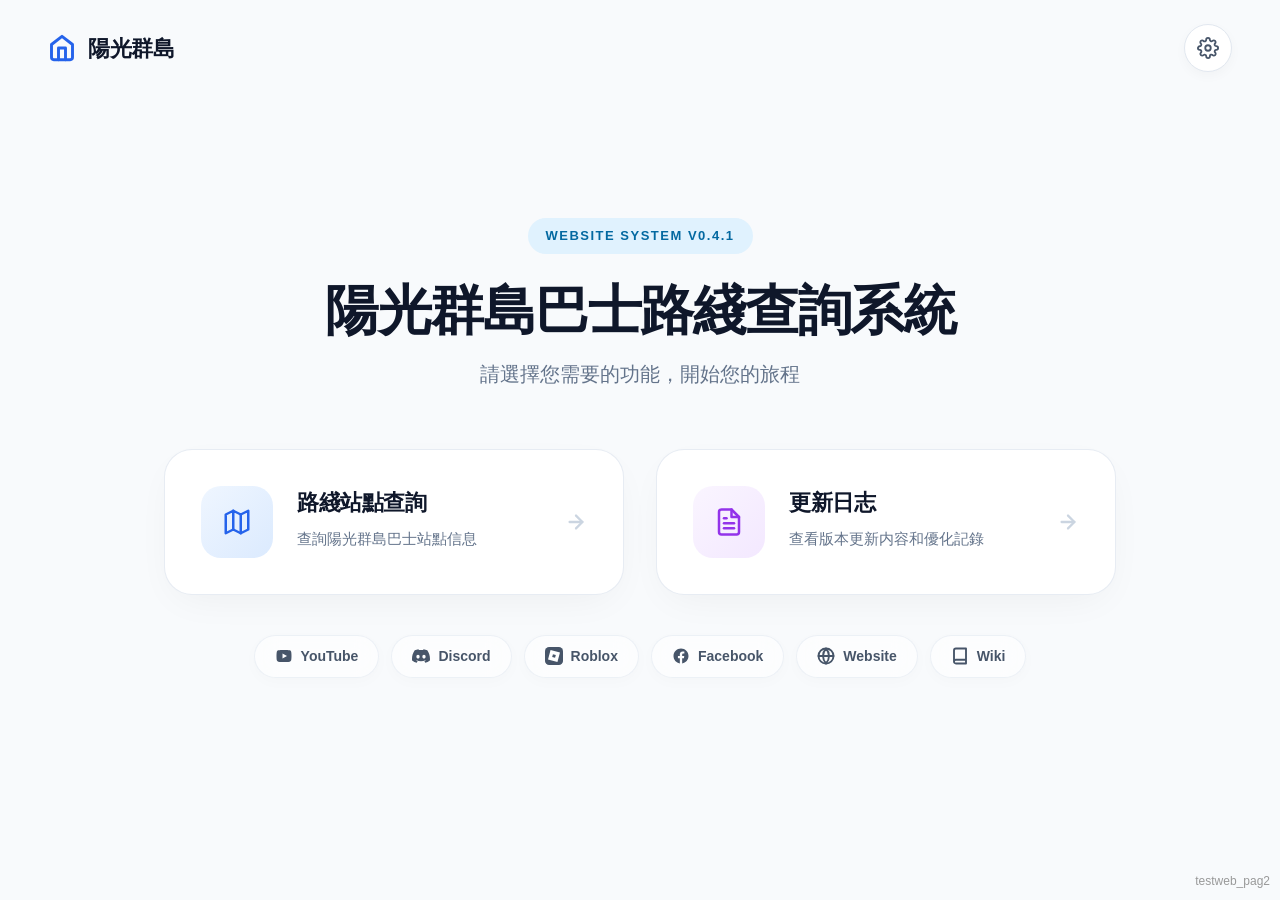
==== commit fe4fe75b: "Update index.html" ====
--- a/index.html
+++ b/index.html
@@ -203,21 +203,40 @@
         <div class="app-header">
             <h1 class="app-title" data-lang-key="inputTitle">线路编号输入</h1>
 
-            <div class="station-search-wrapper">
-                <input type="text" id="stationSearchInput" data-lang-key="stationSearcher" placeholder="輸入搜尋站點...">
-                <div id="stationSearchDropdown" class="station-dropdown hidden">
-                    <div class="station-dropdown-header" data-lang-key="stationSearcherHeader">所有站點列表</div>
-                    <div id="stationListContainer" class="station-list-container">
-                    </div>
-                </div>
-            </div>
+<div class="station-search-wrapper">
+    <!-- 新增：手機版專用召喚按鈕 -->
+    <button id="mobileSearchToggle" class="modern-mobile-search-btn">
+        <svg viewBox="0 0 24 24" width="20" height="20" stroke="currentColor" stroke-width="2.5" fill="none" stroke-linecap="round" stroke-linejoin="round">
+            <circle cx="11" cy="11" r="8"></circle>
+            <line x1="21" y1="21" x2="16.65" y2="16.65"></line>
+        </svg>
+    </button>
+    
+    <!-- 搜尋輸入框與關閉按鈕的容器 -->
+    <div id="searchContainerWrap" class="search-input-wrap">
+        <input type="text" id="stationSearchInput" >
+        <!-- 新增：手機版專用關閉按鈕 -->
+        <button id="mobileSearchClose" class="modern-mobile-close-btn">
+            <svg viewBox="0 0 24 24" width="20" height="20" stroke="currentColor" stroke-width="2.5" fill="none" stroke-linecap="round" stroke-linejoin="round">
+                <line x1="18" y1="6" x2="6" y2="18"></line>
+                <line x1="6" y1="6" x2="18" y2="18"></line>
+            </svg>
+        </button>
+    </div>
+    
+    <div id="stationSearchDropdown" class="station-dropdown hidden">
+        <div class="station-dropdown-header" data-lang-key="stationSearcherHeader">所有站點列表</div>
+        <div id="stationListContainer" class="station-list-container">
+        </div>
+    </div>
+</div>
         </div>
         <div class="app-content input-content">
 
             <div class="input-keyboard-suggest-wrap">
                 <div id="routeSuggestPanel" class="route-suggest-panel">
                     <div class="suggest-title" data-lang-key="suggestTitle">匹配的线路</div>
-                    <div id="suggestList" class="suggest-list"></div>
+                    <div id="suggestList" class="suggest-list custom-scrollbar-panel"></div>
                 </div>
 
                 <div class="keyboard-input-container">
@@ -393,4 +412,4 @@
     </script>
 </body>
 
-</html>+</html>
--- a/style.css
+++ b/style.css
@@ -564,16 +564,6 @@
 
 .timetable-btn .timetable-icon {
     font-size: 14px !important;
-}
-
-@media (max-width: 480px) {
-    .timetable-btn {
-        position: relative !important;
-        top: 0 !important;
-        right: 0 !important;
-        width: fit-content !important;
-        margin-top: 10px !important;
-    }
 }
 
 /* 3. 全新：精簡版行駛方向 UI 樣式 */
@@ -1403,331 +1393,6 @@
     /* 确保内容独占一行 */
 }
 
-@media (max-width: 768px) {
-    .main-text {
-        font-size: 15px !important;
-    }
-
-    .sub-text {
-        font-size: 13px !important;
-    }
-}
-
-@media (max-width: 480px) {
-    .main-text {
-        font-size: 14px !important;
-    }
-
-    .sub-text {
-        font-size: 12px !important;
-    }
-}
-
-/* 响应式适配 */
-@media (max-width: 768px) {
-    .route-info-bar {
-        padding: 24px 20px;
-        gap: 20px;
-        border-radius: 20px;
-    }
-
-    .route-header {
-        gap: 16px;
-        padding-bottom: 16px;
-    }
-
-    .route-num {
-        font-size: 28px;
-    }
-
-    .shift-tag {
-        padding: 6px 12px;
-        font-size: 13px;
-    }
-
-    .timetable-btn {
-        padding: 8px 16px;
-        font-size: 13px;
-    }
-
-    .route-details {
-        grid-template-columns: 1fr;
-        gap: 16px;
-    }
-
-    .detail-item {
-        padding: 16px;
-        gap: 12px;
-        border-radius: 14px;
-    }
-
-    .detail-icon {
-        font-size: 20px;
-        width: 28px;
-        height: 28px;
-        line-height: 28px;
-    }
-
-    .detail-value {
-        font-size: 15px;
-    }
-}
-
-@media (max-width: 480px) {
-    .route-info-bar {
-        padding: 16px;
-        border-radius: 16px;
-    }
-
-    .route-num {
-        font-size: 24px;
-    }
-
-    .route-basic-info {
-        gap: 12px;
-        padding-bottom: 16px;
-    }
-
-    .shift-tag {
-        padding: 4px 10px;
-        font-size: 12px;
-    }
-
-    .detail-item {
-        gap: 10px;
-        padding: 14px;
-        border-radius: 12px;
-    }
-
-    .detail-icon {
-        font-size: 18px;
-        width: 24px;
-        height: 24px;
-        line-height: 24px;
-    }
-}
-
-@media (max-width: 768px) {
-    .app-content {
-        padding: 15px;
-    }
-
-    .route-suggest-panel {
-        width: 100% !important;
-        min-width: 100% !important;
-    }
-
-    .direction-pagination-wrap {
-        flex-direction: column;
-        gap: 10px;
-        align-items: flex-start;
-    }
-
-    .pagination-control {
-        width: 100%;
-        justify-content: center;
-    }
-
-    .multi-shift-seq-wrap {
-        gap: 8px;
-    }
-
-    .single-shift-seq-wrap {
-        width: 30px;
-        height: 30px;
-    }
-
-    .timetable-panel-content {
-        padding: 20px 16px;
-        max-height: 85vh;
-        border-radius: 12px;
-    }
-
-    .panel-title {
-        font-size: 18px;
-    }
-
-    .timetable-table td {
-        padding: 6px 0;
-    }
-
-    .timetable-label-cell {
-        width: 30%;
-    }
-
-    .interval-list li {
-        flex-direction: column;
-        align-items: flex-start;
-        gap: 4px;
-    }
-
-    .timetable-direction-controls {
-        flex-wrap: wrap;
-    }
-
-    .direction-btn {
-        flex: 1;
-        min-width: 120px;
-    }
-
-    .timetable-time-info {
-        flex-direction: column;
-        gap: 15px;
-    }
-
-    .timetable-time-item {
-        min-width: 100%;
-    }
-
-    .timetable-shift {
-        padding: 22px;
-        margin-bottom: 25px;
-    }
-
-    .stop-table th:first-child,
-    .stop-table td:first-child {
-        width: 150px;
-    }
-
-    html[lang="en-US"] .stop-table th:first-child,
-    html[lang="en-US"] .stop-table td:first-child {
-        width: 170px;
-    }
-
-    /* 优化副站名样式 */
-    .stop-name-container {
-        display: flex;
-        flex-direction: column;
-        gap: 2px;
-    }
-
-    .stop-main-name {
-        font-size: 15px;
-        font-weight: 500;
-    }
-
-    .stop-sub-name {
-        font-size: 0.8em;
-        color: #666;
-        font-weight: normal;
-    }
-
-    .stop-english-name {
-        font-size: 0.8em;
-        color: #888;
-    }
-
-    .temp-close-tag {
-        margin-left: 0;
-        margin-top: 4px;
-    }
-
-    .timetable-header h3 {
-        font-size: 22px;
-    }
-
-    .timetable-shift h4 {
-        font-size: 19px;
-    }
-
-}
-
-@media (max-width: 480px) {
-
-    .app-header {
-        padding: 12px 15px;
-    }
-
-    .app-title {
-        font-size: 18px;
-    }
-
-    .func-card {
-        padding: 15px;
-    }
-
-    .func-card-icon {
-        font-size: 24px;
-        width: 50px;
-        height: 50px;
-        margin-right: 15px;
-    }
-
-    .main-num-key {
-        height: 50px;
-    }
-
-    .stop-container {
-        padding: 0 10px;
-    }
-
-    .route-info-bar,
-    .direction-pagination-wrap,
-    .stop-wrap {
-        padding: 12px;
-    }
-
-    .stop-table th:last-child,
-    .stop-table td:last-child {
-        width: auto;
-    }
-
-    .timetable-content {
-        padding: 25px 20px;
-    }
-
-    .timetable-header h3 {
-        font-size: 22px;
-    }
-
-    .timetable-shift {
-        padding: 20px 18px;
-    }
-
-    .time-slots-list li {
-        padding: 14px 18px;
-        font-size: 15px;
-    }
-
-    .slot-time {
-        font-size: 16px;
-    }
-
-    .slot-interval {
-        padding: 5px 10px;
-        font-size: 14px;
-    }
-
-    /* 移动端语言切换按钮优化 */
-    .lang-switch-wrap {
-        left: 15px;
-    }
-
-    .lang-btn {
-        padding: 3px 8px;
-        font-size: 12px;
-    }
-
-    /* 移动端面板优化 */
-    .panel-title {
-        font-size: 17px;
-    }
-
-    .close-panel-btn {
-        width: 32px;
-        height: 32px;
-        font-size: 16px;
-    }
-
-    .timetable-shift-card {
-        padding: 18px 16px;
-    }
-
-    .interval-list li {
-        padding: 10px 12px;
-    }
-}
-
 /* ============================
    更新日志页面 (updateLogScreen) - 分类样式优化
    ============================ */
@@ -1904,31 +1569,6 @@
     border-radius: var(--radius-md);
     border: 1px dashed #e0e0e0;
     margin: 20px 0;
-}
-
-/* 响应式适配 */
-@media (max-width: 768px) {
-    .log-item {
-        padding: 20px 15px 20px 30px;
-    }
-
-    .log-item::before {
-        left: 10px;
-        width: 10px;
-        height: 10px;
-    }
-
-    .log-item::after {
-        left: 14px;
-    }
-
-    .log-item-version {
-        font-size: 16px;
-    }
-
-    .log-item-title {
-        font-size: 15px;
-    }
 }
 
 * {
@@ -2563,16 +2203,6 @@
     /* 移除縮放特效 */
 }
 
-@media (max-width: 480px) {
-    .timetable-btn.icon-only-btn {
-        top: 16px !important;
-        right: 16px !important;
-    }
-}
-
-/* ==================================================
-   3. 收費區塊 (Fares - Flat UI & Flex Grid)
-   ================================================== */
 .route-fare-wrap {
     margin-top: 16px !important;
     padding-top: 16px !important;
@@ -2652,19 +2282,6 @@
     font-size: 14px !important;
 }
 
-@media (max-width: 480px) {
-    .fare-main-grid {
-        flex-wrap: wrap !important;
-    }
-
-    .fare-item {
-        min-width: calc(50% - 8px) !important;
-    }
-}
-
-/* ==================================================
-   4. 站點標籤間距修復 (Turning Point & Temp Close)
-   ================================================== */
 .stop-table .turning-point-tag,
 .stop-table .temp-close-tag {
     display: inline-flex !important;
@@ -2759,29 +2376,6 @@
     width: 300px !important;
 }
 
-/* 手機版適配：螢幕過小時自動推到下一行 */
-@media (max-width: 768px) {
-    .app-header {
-        display: flex;
-        flex-direction: column;
-        padding-bottom: 60px;
-        /* 留出空間給搜尋框 */
-    }
-
-    .station-search-wrapper {
-        top: auto !important;
-        bottom: 10px !important;
-        right: 50% !important;
-        transform: translateX(50%) !important;
-        width: calc(100% - 40px) !important;
-    }
-
-    .station-search-wrapper:focus-within {
-        width: calc(100% - 40px) !important;
-    }
-}
-
-/* 限制下拉選單的最大寬度，使其不顯得突兀 */
 .station-dropdown {
     position: absolute !important;
     /* 👉 核心修復：脫離文檔流 */
@@ -3132,42 +2726,6 @@
     z-index: 1;
 }
 
-/* --- 手機端適配 --- */
-@media (max-width: 768px) {
-
-    .fare-section-unified-item.premium-section-fare {
-        flex-direction: column;
-        align-items: flex-start;
-        gap: 12px;
-    }
-
-    .route-nodes-visual {
-        width: 100%;
-        flex-direction: column;
-        align-items: flex-start;
-        gap: 6px;
-    }
-
-    .node-connector {
-        display: none;
-        /* 手機直列排版時隱藏橫向箭頭 */
-    }
-
-    .price-tag-modern {
-        align-self: flex-end;
-    }
-}
-
-@media (max-width: 768px) {
-
-    .stop-table .turning-point-tag,
-    .stop-table .temp-close-tag {
-        margin-left: 0 !important;
-        margin-top: 6px !important;
-        display: inline-block !important;
-    }
-}
-
 .route-suggest-item {
     padding: 14px 20px !important;
     border-bottom: 1px solid #f1f5f9 !important;
@@ -3180,9 +2738,6 @@
     transition: all 0.2s ease !important;
 }
 
-/* ==================================================
-   6. 營運時間表面板 — 一目了然表格版 (Timetable Panel)
-   ================================================== */
 .route-info-bar.modern-premium {
     background: var(--surface-white) !important;
     border-radius: var(--radius-premium) !important;
@@ -3303,28 +2858,10 @@
     white-space: nowrap;
 }
 
-/* 4. 展開按鈕的懸停效果 */
 #expandShiftsBtn:hover {
     background: #f1f5f9 !important;
     border-color: #94a3b8 !important;
     color: #334155 !important;
-}
-
-@media (max-width: 600px) {
-    .fare-section-card-modern {
-        flex-direction: column !important;
-        align-items: flex-start !important;
-        gap: 10px !important;
-    }
-
-    .fare-section-route-modern {
-        padding-left: 0 !important;
-        margin: 4px 0 !important;
-    }
-
-    .fare-section-price-tag {
-        align-self: flex-end !important;
-    }
 }
 
 .timetable-panel-close {
@@ -3344,33 +2881,6 @@
     color: #ef4444 !important;
 }
 
-/* 響應式 */
-@media (max-width: 768px) {
-    .route-info-bar {
-        padding: 22px 18px;
-    }
-
-    .route-num {
-        font-size: 30px;
-    }
-
-    .single-shift-seq-wrap {
-        width: 34px;
-        height: 34px;
-        font-size: 14px;
-    }
-
-    .search-container {
-        padding: 10px 14px;
-    }
-
-    .stop-table th:first-child,
-    .stop-table td:first-child {
-        width: 78px;
-    }
-}
-
-/* 背景毛玻璃高奢感 */
 .timetable-panel-overlay.modern-blur {
     background: rgba(15, 23, 42, 0.3) !important;
     backdrop-filter: blur(8px) !important;
@@ -4010,27 +3520,6 @@
     padding: 10px !important;
 }
 
-/* --- 5. RWD 手機版適配 --- */
-@media (max-width: 768px) {
-    .route-basic-info .route-badge {
-        --route-badge-font-size: 28px;
-        --route-badge-padding: 6px 18px;
-    }
-}
-
-@media (max-width: 480px) {
-    .route-basic-info .route-badge {
-        --route-badge-font-size: 24px;
-        --route-badge-padding: 6px 16px;
-    }
-
-    .panel-title-modern .route-badge {
-        --route-badge-font-size: 18px;
-        --route-badge-padding: 3px 10px;
-    }
-}
-
-/* --- 統一收費卡片外觀 (Unified Card) --- */
 .fare-section-unified-card {
     background: #ffffff;
     border-radius: 16px;
@@ -4662,27 +4151,6 @@
     align-items: center !important;
 }
 
-/* 手機版按鈕位置優化 */
-@media (max-width: 480px) {
-    .route-actions-wrap {
-        top: 16px !important;
-        right: 16px !important;
-    }
-
-    .fare-dropdown-content {
-        position: fixed !important;
-        /* 手機版改為懸浮在畫面中央或底部 */
-        top: 50% !important;
-        left: 50% !important;
-        transform: translate(-50%, -50%) !important;
-        width: 90vw !important;
-        min-width: auto !important;
-    }
-}
-
-/* ==========================================
-   2. 班次資訊區塊 (Shift Info) - 現代化微型卡片設計
-   ========================================== */
 .suggest-shift-list {
     display: flex;
     flex-direction: column;
@@ -4881,15 +4349,15 @@
 .input-screen:not(.hidden) {
     display: flex !important;
     flex-direction: column;
-    overflow: hidden !important;
+    overflow: auto !important;
 }
 
 .input-screen .app-content.input-content {
     flex: 1;
     display: flex;
     flex-direction: column;
-    overflow: hidden !important;
-    /* 將滾動限制在內部 */
+    /* 取消禁止滾動，改為自動顯示垂直滾動條 */
+    overflow-y: auto !important; 
     padding-bottom: 20px;
 }
 
@@ -4916,14 +4384,6 @@
     min-height: 0;
 }
 
-/* 確保手機螢幕時恢復 100% 寬度，維持良好體驗 */
-@media (max-width: 768px) {
-    .input-keyboard-suggest-wrap {
-        width: 100%;
-    }
-}
-
-/* 2. 重置鍵盤與輸入框的包裹層：強制 100% 寬度，跟隨父容器 */
 .input-keyboard-wrap {
     width: 100%;
     max-width: 100%;
@@ -4978,14 +4438,6 @@
     justify-content: center;
 }
 
-/* 確保手機版時切換回上下排列 */
-@media (max-width: 768px) {
-    .input-keyboard-suggest-wrap {
-        flex-direction: column;
-        max-width: 100%;
-    }
-}
-
 .suggest-title {
     padding: 16px 20px 8px 20px;
     margin: 0;
@@ -5013,9 +4465,6 @@
     box-sizing: border-box;
 }
 
-/* ==========================================
-   新增標籤樣式 (Badges)
-   ========================================== */
 .badge-common {
     padding: 4px 8px;
     border-radius: 6px;
@@ -5145,18 +4594,6 @@
     box-shadow: 0 4px 10px rgba(225, 29, 72, 0.08);
 }
 
-@media (max-width: 480px) {
-    .level-unlock-card {
-        flex-direction: column;
-        align-items: flex-start;
-        gap: 14px;
-    }
-    
-    .level-unlock-right {
-        align-self: flex-end;
-    }
-}
-
 .suggest-shift-item {
     position: relative !important; 
     padding-bottom: 12px !important;
@@ -5169,12 +4606,9 @@
     margin-top: 12px;
     margin-bottom: 12px;
     width: 100%;
-    align-items: center; /* Ensures badges are vertically balanced */
-}
-
-/* ==========================================
-   鍵盤與篩選器優化
-   ========================================== */
+    align-items: center;
+}
+
 .custom-keyboard {
     padding: 15px 20px !important; /* 稍微縮小內邊距 */
 }
@@ -5592,32 +5026,6 @@
     color: #94a3b8;
     text-decoration: line-through;
     font-weight: 600;
-}
-
-/* --- 手機版自適應 RWD --- */
-@media (max-width: 640px) {
-    .multi-price-grid {
-        grid-template-columns: repeat(2, 1fr); /* 螢幕小時轉為 2x2 網格 */
-    }
-    
-    .price-cell.adult-price {
-        grid-column: span 2; /* 成人價格橫跨第一排兩格 */
-    }
-    
-    .route-nodes-wrap {
-        flex-direction: column;
-        align-items: flex-start;
-        gap: 8px;
-    }
-    
-    .flow-arrow-modern {
-        transform: rotate(90deg); /* 箭頭往下指 */
-        margin: 4px 0 4px 12px;
-        box-shadow: none;
-        background: transparent;
-        width: 20px;
-        height: 20px;
-    }
 }
 
 .modern-shift-badges {
@@ -6318,33 +5726,6 @@
     display: contents; /* 讓內部元素直接參與父級的 Flex 排版 */
 }
 
-/* RWD 手機版適配：自動換行排列，不再強制拉伸變大 */
-@media (max-width: 480px) {
-    .social-links-container {
-        gap: 10px;
-        margin-top: 32px;
-    }
-    
-    .social-btn {
-        padding: 8px 16px;
-        font-size: 13px;
-        flex: none; /* 移除舊有的寬度均分，保持按鈕小巧原貌 */
-    }
-}
-
-/* RWD 適配 */
-@media (max-width: 768px) {
-    .modern-navbar { padding: 20px 24px; }
-    .hero-title { font-size: 38px; }
-    .hero-subtitle { font-size: 16px; padding: 0 16px; }
-    .modern-func-content { padding: 0 20px 60px 20px; }
-    .modern-card { padding: 28px; flex-direction: column; gap: 16px; }
-    .modern-card-grid { grid-template-columns: 1fr; }
-    .card-icon-wrapper { width: 56px; height: 56px; }
-    .card-arrow { position: absolute; bottom: 28px; right: 28px; }
-}
-
-/* 歡迎標題動畫 */
 @keyframes slideDownIn {
     from {
         opacity: 0;
@@ -6356,53 +5737,6 @@
     }
 }
 
-/* --- 手機版自適應 --- */
-@media (max-width: 480px) {
-    .modern-fare-grid {
-        flex-wrap: wrap;
-    }
-    .modern-fare-item {
-        min-width: 50%;
-        border-bottom: 1px solid #f1f5f9;
-    }
-    .modern-fare-item:nth-child(even) {
-        border-right: none;
-    }
-    
-    /* 路線流向垂直化排版 */
-    .route-flow {
-        flex-direction: column;
-        align-items: flex-start;
-        position: relative;
-        gap: 8px;
-    }
-    .flow-arrow {
-        transform: rotate(90deg);
-        background: transparent;
-        width: 20px;
-        height: 20px;
-        margin-left: -4px;
-    }
-    .price-plate, .rebate-price-block {
-        position: absolute;
-        bottom: 0;
-        right: 0;
-    }
-}
-
-/* --- 手機端適配 --- */
-@media (max-width: 768px) {
-    .premium-fare-card {
-        flex-direction: column;
-        align-items: flex-start;
-        gap: 12px;
-    }
-
-    .fare-price-badge {
-        align-self: flex-end;
-    }
-}
-
 /* 微弱脈衝動畫 */
 @keyframes pulseIcon {
     0% {
@@ -6421,53 +5755,52 @@
     }
 }
 
-/* --- 移動端 / 響應式小螢幕適配 --- */
-@media (max-width: 768px) {
-
-    .stop-table th:first-child,
-    .stop-table td:first-child {
-        width: 140px !important;
-        /* 在手機端適度縮小班次欄，把空間留給站點名稱 */
+/* ==================================================
+   手機版排版適配 (螢幕寬度 768px 以下)
+   ================================================== */
+@media screen and (max-width: 768px) {
+    
+    /* 1. 調整主容器，使其適應手機螢幕並取消過大的限制 */
+    .input-screen .app-content.input-content {
+        width: 100%;
+        padding-left: 10px;
+        padding-right: 10px;
     }
 
-    .stop-table th,
-    .stop-table td {
-        padding: 12px 14px;
-        /* 縮小手機端表格內邊距 */
-        font-size: 14px;
+    /* 2. 核心：將左右並排改為上下堆疊 */
+    .input-keyboard-suggest-wrap {
+        flex-direction: column !important; /* 強制改為上下排列 */
+        gap: 16px;
+        height: auto;
+        overflow-y: visible; /* 允許內部內容自然撐開或滾動 */
     }
 
-    .stop-table .stop-main-name {
-        font-size: 15px;
+    /* 3. 建議路線面板 (原左側)：限制最大高度，避免把鍵盤完全擠出畫面 */
+    .route-suggest-panel,
+    #routeSuggestPanel {
+        width: 100% !important;
+        max-width: 100% !important;
+        flex: none !important;
+        max-height: 35vh !important; /* 限制最高佔據畫面的 35%，保留空間給鍵盤 */
+        min-height: 150px !important;
     }
 
-    .temp-close-reason {
-        display: block;
-        margin-left: 0;
-        margin-top: 6px;
-        width: max-content;
-        max-width: 100%;
+    /* 4. 輸入與鍵盤區塊 (原右側)：滿版顯示 */
+    .keyboard-input-container {
+        width: 100%;
+        flex: none;
     }
 
-    .fare-main-grid {
-        justify-content: center;
+    /* 5. 鍵盤按鍵微調：稍微縮小按鈕高度與字體，避免在小螢幕上過度擁擠 */
+    .main-num-key,
+    .func-key {
+        height: 48px; /* 從 60px 縮小 */
+        font-size: 18px;
     }
-
-    .fare-item {
-        flex: 1;
-        min-width: calc(50% - 12px);
-    }
-
-    .fare-section-item {
-        flex-direction: column;
-        text-align: center;
+    
+    .keyboard-filter-chips-wrap {
+        /* 如果篩選器在手機上太擠，讓它們可以水平滑動或縮小間距 */
+        grid-template-columns: repeat(auto-fit, minmax(70px, 1fr));
         gap: 6px;
     }
-
-}
-
-@media (max-width: 480px) {
-    .route-num {
-        font-size: 26px;
-    }
-}+}
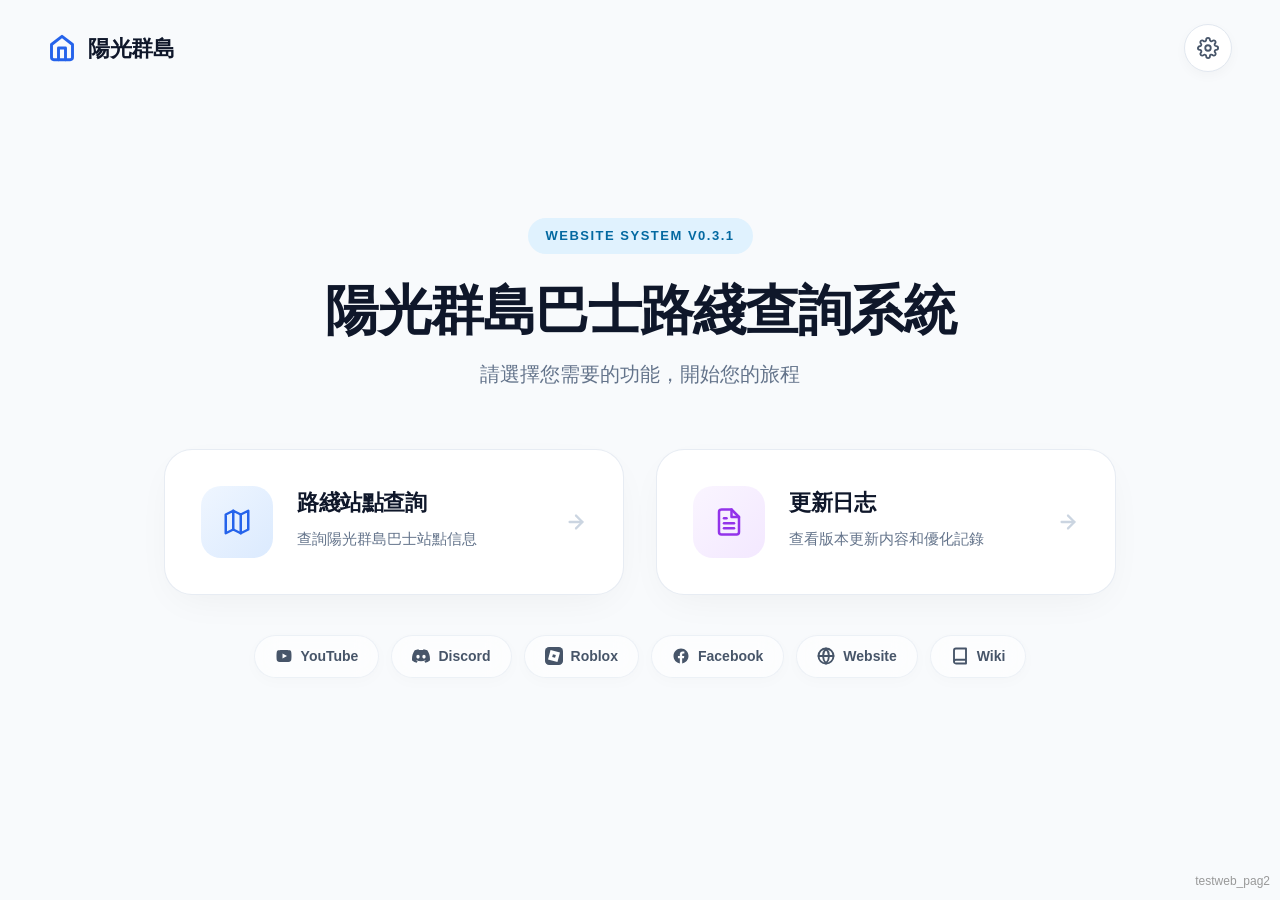
==== commit 2ef8e5c0: "Update index.html" ====
--- a/index.html
+++ b/index.html
@@ -47,7 +47,7 @@
 
         <div class="app-content func-content modern-func-content">
             <div class="hero-section">
-                <div class="hero-badge" data-lang-key="version">v0.4.1</div>
+                <div class="hero-badge" data-lang-key="version">v0.3.11</div>
                 <h1 class="hero-title" data-lang-key="appTitle">陽光群島巴士路綫查詢系統</h1>
                 <p class="hero-subtitle" data-lang-key="funcTitle1">請選擇您需要的功能，開始您的旅程</p>
             </div>
@@ -360,7 +360,7 @@
         <button id="backToFuncFromLogBtn" class="back-btn app-back-btn" data-lang-key="backBtn">返回</button>
         <div class="app-header">
             <h1 class="app-title" data-lang-key="updateLog">版本更新日志</h1>
-            <div class="app-version">v0.4.1</div>
+            <div class="app-version">v0.3.1</div>
         </div>
         <div class="app-content log-content">
             <div id="updateLogPanel" class="update-log-panel app-card">
--- a/style.css
+++ b/style.css
@@ -4422,6 +4422,26 @@
     min-width: 0;
 }
 
+/* 手機版排版：對調順序 */
+@media (max-width: 768px) {
+    .keyboard-input-container {
+        display: flex;
+        flex-direction: column;
+    }
+    .custom-keyboard {
+        order: 1; /* 手機版移至下方 */
+    }
+    .keyboard-filter-container {
+        order: 2; /* 手機版移至上方 */
+    }
+}
+
+/* 套用至指定容器 */
+.suggest-list, 
+.input-keyboard-suggest-wrap {
+    overflow-y: auto;
+}
+
 .keyboard-input-container .input-container {
     width: 100%;
 }
@@ -4627,7 +4647,7 @@
     box-sizing: border-box;
 }
 
-.keyboard-filter-scroll-panel {
+.keyboard-filter-scroll-panel, .custom-scrollbar-panel {
     display: flex;
     flex-direction: column;
     gap: 16px;
@@ -4638,18 +4658,18 @@
 }
 
 /* Custom Scrollbar for the Filters Panel */
-.keyboard-filter-scroll-panel::-webkit-scrollbar {
+.keyboard-filter-scroll-panel::-webkit-scrollbar, .custom-scrollbar-panel::-webkit-scrollbar {
     width: 6px;
 }
-.keyboard-filter-scroll-panel::-webkit-scrollbar-track {
+.keyboard-filter-scroll-panel::-webkit-scrollbar-track, .custom-scrollbar-panel::-webkit-scrollbar-track {
     background: #f1f5f9;
     border-radius: 3px;
 }
-.keyboard-filter-scroll-panel::-webkit-scrollbar-thumb {
+.keyboard-filter-scroll-panel::-webkit-scrollbar-thumb, .custom-scrollbar-panel::-webkit-scrollbar-thumb {
     background: #cbd5e1;
     border-radius: 3px;
 }
-.keyboard-filter-scroll-panel::-webkit-scrollbar-thumb:hover {
+.keyboard-filter-scroll-panel::-webkit-scrollbar-thumb:hover, .custom-scrollbar-panel::-webkit-scrollbar-thumb:hover {
     background: #94a3b8;
 }
 
@@ -5804,3 +5824,221 @@
         gap: 6px;
     }
 }
+
+/* ==================================================
+   手機版排版適配：路線資訊卡與操作按鈕 (螢幕寬度 768px 以下)
+   ================================================== */
+@media screen and (max-width: 768px) {
+    /* 1. 隱藏建議列表的標題 */
+    .suggest-title {
+        display: none !important;
+    }
+
+    /* 2. 整個路線資訊列：縮小外框內邊距與圓角 */
+    .route-info-bar {
+        padding: 16px !important;
+        border-radius: 16px !important;
+    }
+
+    /* 3. 基礎資訊區塊：改為垂直堆疊，確保內容不擁擠 */
+    .route-basic-info {
+        padding: 16px !important;
+        display: flex;
+        flex-direction: column;
+        align-items: flex-start;
+        gap: 12px;
+    }
+
+    /* 4. 路線編號與類型標籤：允許換行並縮小間距 */
+    .route-num-color-wrap {
+        gap: 8px !important;
+        flex-wrap: wrap !important;
+    }
+
+    .route-basic-info .route-num {
+        font-size: 24px !important; /* 稍微縮小字體 */
+        padding: 6px 16px !important;
+    }
+
+    /* 5. 行駛方向 UI：縮小內邊距與字體，並允許過長站名換行 */
+    .clean-direction-ui {
+        padding: 10px 14px !important;
+        margin: 4px 0 !important;
+        flex-wrap: wrap !important;
+        gap: 8px !important;
+        width: 100% !important; /* 確保不會超出畫面 */
+        box-sizing: border-box;
+    }
+
+    .clean-direction-ui .dir-stop {
+        font-size: 15px !important;
+    }
+
+    /* 6. 核心修復：操作按鈕群組 (設定、資訊、收費、時間表)
+       解除右上角絕對定位，改為在資訊下方自然橫向排列 */
+    .route-actions-wrap {
+        position: static !important; 
+        width: 100% !important;
+        justify-content: flex-start !important; 
+        flex-wrap: wrap !important;
+        margin-top: 8px !important;
+        gap: 10px !important;
+    }
+
+    /* 微調按鈕尺寸，讓手指更容易觸控但不會佔用太多空間 */
+    .action-btn-modern {
+        width: 40px !important;
+        height: 40px !important;
+        min-width: 40px !important;
+        min-height: 40px !important;
+    }
+    
+    .action-btn-modern svg {
+        width: 18px !important;
+        height: 18px !important;
+    }
+
+    /* 班次標籤微調 */
+    .route-shift-tags {
+        margin-top: 4px !important;
+        margin-bottom: 4px !important;
+    }
+}
+
+/* 手機版排版：橫向滾動模式 */
+@media screen and (max-width: 768px) {
+    #stop-wrap {
+        width: 100%;
+        overflow-x: auto; /* 允許橫向滑動 */
+        -webkit-overflow-scrolling: touch; /* 提升 iOS 設備的滑動順暢度 */
+        padding: 10px;
+        box-sizing: border-box;
+        border-radius: 8px;
+    }
+
+    #stop-wrap .stop-table {
+        width: 100%;
+        min-width: 600px; /* 設定表格最小寬度，低於此寬度時觸發外層滑動 */
+        border-collapse: collapse;
+    }
+
+    /* 優化手機端觸控區域與字體大小 */
+    #stop-wrap .stop-table th,
+    #stop-wrap .stop-table td {
+        padding: 12px 8px;
+        font-size: 14px;
+        white-space: nowrap; /* 防止站點名稱被過度換行折斷 */
+    }
+}
+
+/* ===== stationSearchInput 手機版按鈕與排版 ===== */
+.modern-mobile-search-btn, .modern-mobile-close-btn {
+    display: none;
+    background: transparent;
+    border: none;
+    color: #334155;
+    padding: 8px;
+    cursor: pointer;
+    transition: all 0.2s ease;
+}
+
+.search-input-wrap {
+    display: flex;
+    align-items: center;
+    width: 100%;
+}
+
+@media (max-width: 768px) {
+    .modern-mobile-search-btn {
+        display: flex;
+        align-items: center;
+        justify-content: center;
+        background: #f1f5f9;
+        border-radius: 50%;
+        width: 40px;
+        height: 40px;
+        margin-left: auto;
+    }
+    
+    .search-input-wrap {
+        display: none; /* 預設隱藏，點擊按鈕後顯示 */
+        position: absolute;
+        top: 0;
+        left: 0;
+        right: 0;
+        padding: 12px 16px;
+        z-index: 100;
+        animation: slideDown 0.25s cubic-bezier(0.4, 0, 0.2, 1) forwards;
+    }
+
+    .search-input-wrap.active {
+        display: flex;
+        gap: 12px;
+    }
+
+    .modern-mobile-close-btn {
+        display: flex;
+        align-items: center;
+        justify-content: center;
+        background: #f1f5f9;
+        border-radius: 50%;
+        width: 36px;
+        height: 36px;
+    }
+
+    #stationSearchInput {
+        flex: 1;
+        width: 100%;
+        border-radius: 20px;
+        padding: 10px 18px;
+        border: 1px solid #e2e8f0;
+        font-size: 15px;
+    }
+}
+
+@keyframes slideDown {
+    from { transform: translateY(-15px); opacity: 0; }
+    to { transform: translateY(0); opacity: 1; }
+}
+
+/* ===== stop-wrap 及 stop-name-container 手機版現代排版 ===== */
+@media (max-width: 768px) {
+    .stop-wrap {
+        display: flex;
+        flex-direction: column;
+        align-items: flex-start;
+        padding: 14px 16px;
+        background: #ffffff;
+        border-radius: 12px;
+        margin-bottom: 10px;
+        box-shadow: 0 2px 8px rgba(0,0,0,0.03);
+        position: relative;
+        width: 100%;
+        box-sizing: border-box;
+        border: 1px solid #f1f5f9;
+    }
+
+    .stop-name-container {
+        display: flex;
+        flex-direction: column;
+        gap: 4px;
+        width: 100%;
+        word-wrap: break-word;
+        white-space: normal;
+        margin-top: 8px;
+    }
+
+    /* 優化站點名稱的文字斷行與行高 */
+    .stop-name-container .stop-main-name {
+        font-size: 17px;
+        font-weight: 600;
+        line-height: 1.4;
+        color: #1e293b;
+    }
+
+    .stop-name-container .stop-english-name {
+        font-size: 14px;
+        color: #64748b;
+        line-height: 1.3;
+    }
+}
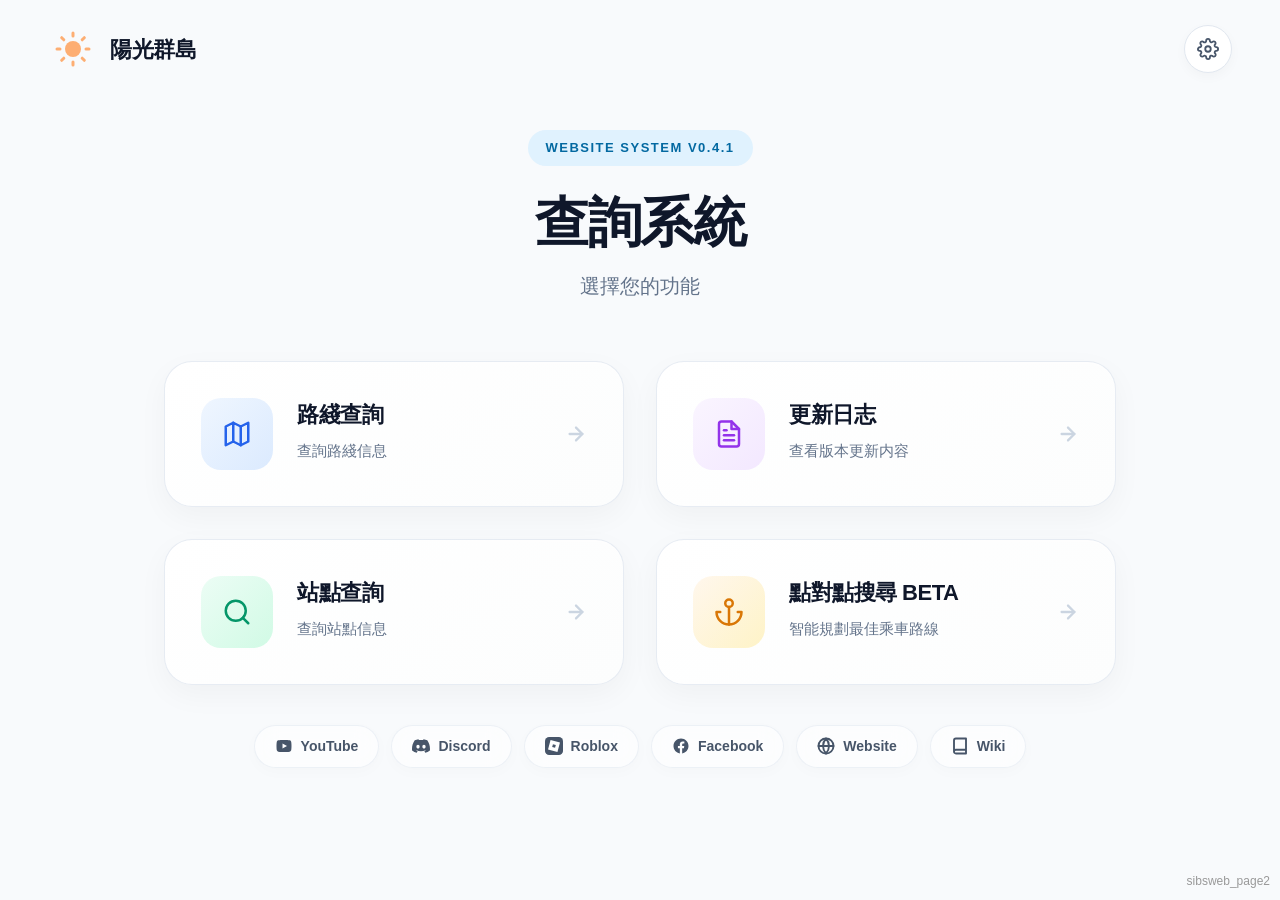
==== commit 73291343: "Add files via upload" ====
--- a/index.html
+++ b/index.html
@@ -1,36 +1,40 @@
 <!DOCTYPE html>
 <html lang="zh-CN">
-
 <head>
     <meta charset="UTF-8">
     <meta name="viewport" content="width=device-width, initial-scale=1.0, maximum-scale=1.0, user-scalable=no">
     <title>陽光群島巴士路綫查詢系統 | Sunshine Islands Bus Route Inquiry System</title>
     <link rel="stylesheet" href="style.css">
+    <link rel="icon" type="image/png" href="loading.png">
 </head>
-
 <body>
-    <!-- 加载画面 -->
     <div id="loadingScreen" class="screen loading-screen">
         <div class="loading-container">
             <h1 class="loading-title" data-lang-key="appTitle">陽光群島巴士路綫查詢系統 | Sunshine Islands Bus Route Inquiry System
             </h1>
             <div class="loading-img-wrap">
-                <img src="loading.png" alt="加载中" class="loading-img">
-            </div>
-        </div>
-        <div class="page-id-label">testweb_pag1</div>
-    </div>
-
-    <!-- 功能选择画面 -->
+                <img src="loading.png" alt="加載中" class="loading-img">
+            </div>
+        </div>
+        <div class="page-id-label">sibsweb_page1</div>
+    </div>
     <div id="funcScreen" class="screen func-screen modern-func-screen hidden">
         <div class="modern-navbar">
             <div class="nav-brand">
-                <svg viewBox="0 0 24 24" width="28" height="28" stroke="currentColor" stroke-width="2.5" fill="none"
-                    stroke-linecap="round" stroke-linejoin="round" class="brand-logo">
-                    <path d="M3 9l9-7 9 7v11a2 2 0 0 1-2 2H5a2 2 0 0 1-2-2z"></path>
-                    <polyline points="9 22 9 12 15 12 15 22"></polyline>
+                <svg xmlns="http://www.w3.org/2000/svg" viewBox="0 0 100 100" width="50" height="50">
+                    <circle cx="50" cy="50" r="16" fill="#FDAE73" />
+                    <g stroke="#FDAE73" stroke-width="6" stroke-linecap="round">
+                        <line x1="50" y1="18" x2="50" y2="24" />
+                        <line x1="50" y1="18" x2="50" y2="24" transform="rotate(45 50 50)" />
+                        <line x1="50" y1="18" x2="50" y2="24" transform="rotate(90 50 50)" />
+                        <line x1="50" y1="18" x2="50" y2="24" transform="rotate(135 50 50)" />
+                        <line x1="50" y1="18" x2="50" y2="24" transform="rotate(180 50 50)" />
+                        <line x1="50" y1="18" x2="50" y2="24" transform="rotate(225 50 50)" />
+                        <line x1="50" y1="18" x2="50" y2="24" transform="rotate(270 50 50)" />
+                        <line x1="50" y1="18" x2="50" y2="24" transform="rotate(315 50 50)" />
+                    </g>
                 </svg>
-                <span class="brand-text" data-lang-key="brand">陽光群島巴士</span>
+                <span class="brand-text" data-lang-key="brand"></span>
             </div>
             <div class="nav-actions">
                 <button id="settingsBtn" class="modern-icon-btn" title="Settings">
@@ -44,14 +48,12 @@
                 </button>
             </div>
         </div>
-
         <div class="app-content func-content modern-func-content">
             <div class="hero-section">
-                <div class="hero-badge" data-lang-key="version">v0.3.11</div>
-                <h1 class="hero-title" data-lang-key="appTitle">陽光群島巴士路綫查詢系統</h1>
-                <p class="hero-subtitle" data-lang-key="funcTitle1">請選擇您需要的功能，開始您的旅程</p>
-            </div>
-
+                <div class="hero-badge" data-lang-key="version">v0.4.1</div>
+                <h1 class="hero-title" data-lang-key="appTitle"></h1>
+                <p class="hero-subtitle" data-lang-key="funcTitle1"></p>
+            </div>
             <div class="modern-card-grid">
                 <div id="routeSelectFunc" class="modern-card">
                     <div class="card-icon-wrapper blue-gradient">
@@ -63,8 +65,8 @@
                         </svg>
                     </div>
                     <div class="card-text">
-                        <h3 data-lang-key="routeSelect">线路站点查询</h3>
-                        <p data-lang-key="routeSelectDesc">查询公交线路的站点信息、运营时间</p>
+                        <h3 data-lang-key="routeSelect"></h3>
+                        <p data-lang-key="routeSelectDesc"></p>
                     </div>
                     <div class="card-arrow">
                         <svg viewBox="0 0 24 24" width="22" height="22" stroke="currentColor" stroke-width="2.5"
@@ -74,7 +76,6 @@
                         </svg>
                     </div>
                 </div>
-
                 <div id="updateLogFunc" class="modern-card">
                     <div class="card-icon-wrapper purple-gradient">
                         <svg viewBox="0 0 24 24" width="30" height="30" stroke="currentColor" stroke-width="2"
@@ -87,8 +88,8 @@
                         </svg>
                     </div>
                     <div class="card-text">
-                        <h3 data-lang-key="updateLog">更新日志</h3>
-                        <p data-lang-key="updateLogDesc">查看版本更新内容和优化记录</p>
+                        <h3 data-lang-key="updateLog"></h3>
+                        <p data-lang-key="updateLogDesc"></p>
                     </div>
                     <div class="card-arrow">
                         <svg viewBox="0 0 24 24" width="22" height="22" stroke="currentColor" stroke-width="2.5"
@@ -98,8 +99,50 @@
                         </svg>
                     </div>
                 </div>
-            </div>
-
+                <div id="stationSearchFunc" class="modern-card">
+                    <div class="card-icon-wrapper"
+                        style="background: linear-gradient(135deg, #ecfdf5 0%, #d1fae5 100%); color: #059669;">
+                        <svg viewBox="0 0 24 24" width="30" height="30" stroke="currentColor" stroke-width="2"
+                            fill="none" stroke-linecap="round" stroke-linejoin="round">
+                            <circle cx="11" cy="11" r="8"></circle>
+                            <line x1="21" y1="21" x2="16.65" y2="16.65"></line>
+                        </svg>
+                    </div>
+                    <div class="card-text">
+                        <h3 data-lang-key="stationSearcher"></h3>
+                        <p data-lang-key="stationSearcherDec"></p>
+                    </div>
+                    <div class="card-arrow">
+                        <svg viewBox="0 0 24 24" width="22" height="22" stroke="currentColor" stroke-width="2.5"
+                            fill="none" stroke-linecap="round" stroke-linejoin="round">
+                            <line x1="5" y1="12" x2="19" y2="12"></line>
+                            <polyline points="12 5 19 12 12 19"></polyline>
+                        </svg>
+                    </div>
+                </div>
+                <div id="p2pSearchFunc" class="modern-card">
+                    <div class="card-icon-wrapper"
+                        style="background: linear-gradient(135deg, #fff7ed 0%, #fef3c7 100%); color: #d97706;">
+                        <svg viewBox="0 0 24 24" width="30" height="30" stroke="currentColor" stroke-width="2"
+                            fill="none" stroke-linecap="round" stroke-linejoin="round">
+                            <circle cx="12" cy="5" r="3"></circle>
+                            <line x1="12" y1="22" x2="12" y2="8"></line>
+                            <path d="M5 12H2a10 10 0 0 0 20 0h-3"></path>
+                        </svg>
+                    </div>
+                    <div class="card-text">
+                        <h3 data-lang-key="p2pSearch">點對點搜尋</h3>
+                        <p data-lang-key="p2pSearchDesc">智能規劃最佳乘車路線</p>
+                    </div>
+                    <div class="card-arrow">
+                        <svg viewBox="0 0 24 24" width="22" height="22" stroke="currentColor" stroke-width="2.5"
+                            fill="none" stroke-linecap="round" stroke-linejoin="round">
+                            <line x1="5" y1="12" x2="19" y2="12"></line>
+                            <polyline points="12 5 19 12 12 19"></polyline>
+                        </svg>
+                    </div>
+                </div>
+            </div>
             <div class="social-links-container">
                 <a href="https://www.youtube.com/channel/UCy4qUq7gFDdpBgR3399RR8g" target="_blank"
                     class="social-btn youtube-btn" title="YouTube">
@@ -109,7 +152,6 @@
                     </svg>
                     <span>YouTube</span>
                 </a>
-
                 <a href="https://www.google.com/url?q=https%3A%2F%2Fdiscord.gg%2FypXG35w&sa=D&sntz=1&usg=AOvVaw32uDiYkur_QfFHrPpGwPOH"
                     target="_blank" class="social-btn discord-btn" title="Discord">
                     <svg viewBox="0 0 24 24" fill="currentColor">
@@ -118,7 +160,6 @@
                     </svg>
                     <span>Discord</span>
                 </a>
-
                 <a href="https://www.google.com/url?q=https%3A%2F%2Fwww.roblox.com%2Fgames%2F1588965415&sa=D&sntz=1&usg=AOvVaw0rMMdCBnfR7Zp4Emm_MLn0"
                     target="_blank" class="social-btn roblox-btn" title="Roblox">
                     <svg viewBox="0 0 24 24">
@@ -128,16 +169,16 @@
                     </svg>
                     <span>Roblox</span>
                 </a>
-
-                <a href="https://www.google.com/url?q=https%3A%2F%2Fwww.facebook.com%2FSunshineIslandsRblx&sa=D&sntz=1&usg=AOvVaw18X8KpdiWmXV-ODhW_S8BF" target="_blank" class="social-btn facebook-btn" title="Facebook">
+                <a href="https://www.google.com/url?q=https%3A%2F%2Fwww.facebook.com%2FSunshineIslandsRblx&sa=D&sntz=1&usg=AOvVaw18X8KpdiWmXV-ODhW_S8BF"
+                    target="_blank" class="social-btn facebook-btn" title="Facebook">
                     <svg viewBox="0 0 24 24" fill="currentColor">
                         <path
                             d="M22 12c0-5.523-4.477-10-10-10S2 6.477 2 12c0 4.991 3.657 9.128 8.438 9.878v-6.987h-2.54V12h2.54V9.797c0-2.506 1.492-3.89 3.777-3.89 1.094 0 2.238.195 2.238.195v2.46h-1.26c-1.243 0-1.63.771-1.63 1.562V12h2.773l-.443 2.89h-2.33v6.988C18.343 21.128 22 16.991 22 12z" />
                     </svg>
                     <span>Facebook</span>
                 </a>
-
-                <a href="https://sites.google.com/view/sunshine-islands" target="_blank" class="social-btn website-btn" title="Website">
+                <a href="https://sites.google.com/view/sunshine-islands" target="_blank" class="social-btn website-btn"
+                    title="Website">
                     <svg viewBox="0 0 24 24" fill="none" stroke="currentColor" stroke-width="2.5" stroke-linecap="round"
                         stroke-linejoin="round">
                         <circle cx="12" cy="12" r="10"></circle>
@@ -148,7 +189,6 @@
                     </svg>
                     <span>Website</span>
                 </a>
-
                 <a href="https://roblox.fandom.com/zh/wiki/%E9%99%BD%E5%85%89%E7%BE%A4%E5%B3%B6%E5%B7%B4%E5%A3%AB?variant=zh-hk"
                     target="_blank" class="social-btn wiki-btn" title="Wiki">
                     <svg viewBox="0 0 24 24" fill="none" stroke="currentColor" stroke-width="2.5" stroke-linecap="round"
@@ -159,92 +199,44 @@
                 </a>
             </div>
         </div>
-
-        <div id="settingsModal" class="modern-modal-overlay hidden">
-            <div class="timetable-panel-content">
-                <div class="timetable-panel-header-modern">
-                    <h3>設定 / Settings</h3>
-                    <button id="closeSettingsBtn" class="timetable-panel-close-modern">
-                        <svg viewBox="0 0 24 24" width="24" height="24" stroke="currentColor" stroke-width="2"
-                            fill="none" stroke-linecap="round" stroke-linejoin="round">
-                            <line x1="18" y1="6" x2="6" y2="18"></line>
-                            <line x1="6" y1="6" x2="18" y2="18"></line>
-                        </svg>
-                    </button>
-                </div>
-                <div class="timetable-shift-card-modern">
-                    <div class="setting-group">
-                        <div class="setting-label">
-                            <svg viewBox="0 0 24 24" width="18" height="18" stroke="currentColor" stroke-width="2"
-                                fill="none" stroke-linecap="round" stroke-linejoin="round" style="margin-right: 8px;">
-                                <circle cx="12" cy="12" r="10"></circle>
-                                <line x1="2" y1="12" x2="22" y2="12"></line>
-                                <path
-                                    d="M12 2a15.3 15.3 0 0 1 4 10 15.3 15.3 0 0 1-4 10 15.3 15.3 0 0 1-4-10 15.3 15.3 0 0 1 4-10z">
-                                </path>
-                            </svg>
-                            語言 / Language
-                        </div>
-                        <div class="lang-toggle-container">
-                            <button id="modalSwitchZhBtn" class="lang-toggle active" data-lang-key="zhBtn">中文</button>
-                            <button id="modalSwitchEnBtn" class="lang-toggle" data-lang-key="enBtn">English</button>
-                        </div>
-                    </div>
-                </div>
-            </div>
-        </div>
-        <div class="page-id-label">testweb_pag2</div>
-    </div>
-
-    <!-- 线路输入画面 -->
+        <div class="page-id-label">sibsweb_page2</div>
+    </div>
     <div id="inputScreen" class="screen input-screen hidden">
-        <button id="backToFuncBtn" class="back-btn app-back-btn" data-lang-key="backBtn">返回</button>
-
+        <button id="backToFuncBtn" class="back-btn app-back-btn">
+            <svg viewBox="0 0 24 24" width="24" height="24" stroke="currentColor" stroke-width="2.5" fill="none"
+                stroke-linecap="round" stroke-linejoin="round">
+                <line x1="19" y1="12" x2="5" y2="12"></line>
+                <polyline points="12 19 5 12 12 5"></polyline>
+            </svg>
+        </button>
         <div class="app-header">
-            <h1 class="app-title" data-lang-key="inputTitle">线路编号输入</h1>
-
-<div class="station-search-wrapper">
-    <!-- 新增：手機版專用召喚按鈕 -->
-    <button id="mobileSearchToggle" class="modern-mobile-search-btn">
-        <svg viewBox="0 0 24 24" width="20" height="20" stroke="currentColor" stroke-width="2.5" fill="none" stroke-linecap="round" stroke-linejoin="round">
-            <circle cx="11" cy="11" r="8"></circle>
-            <line x1="21" y1="21" x2="16.65" y2="16.65"></line>
-        </svg>
-    </button>
-    
-    <!-- 搜尋輸入框與關閉按鈕的容器 -->
-    <div id="searchContainerWrap" class="search-input-wrap">
-        <input type="text" id="stationSearchInput" >
-        <!-- 新增：手機版專用關閉按鈕 -->
-        <button id="mobileSearchClose" class="modern-mobile-close-btn">
-            <svg viewBox="0 0 24 24" width="20" height="20" stroke="currentColor" stroke-width="2.5" fill="none" stroke-linecap="round" stroke-linejoin="round">
-                <line x1="18" y1="6" x2="6" y2="18"></line>
-                <line x1="6" y1="6" x2="18" y2="18"></line>
-            </svg>
-        </button>
-    </div>
-    
-    <div id="stationSearchDropdown" class="station-dropdown hidden">
-        <div class="station-dropdown-header" data-lang-key="stationSearcherHeader">所有站點列表</div>
-        <div id="stationListContainer" class="station-list-container">
-        </div>
-    </div>
-</div>
+            <h1 class="app-title" data-lang-key="inputTitle"></h1>
         </div>
         <div class="app-content input-content">
-
             <div class="input-keyboard-suggest-wrap">
                 <div id="routeSuggestPanel" class="route-suggest-panel">
-                    <div class="suggest-title" data-lang-key="suggestTitle">匹配的线路</div>
+                    <div class="suggest-header-wrap"
+                        style="display: flex; justify-content: space-between; align-items: center; padding: 16px 20px 8px 20px;">
+                        <div class="suggest-title" data-lang-key="suggestTitle" style="padding: 0; margin: 0;"></div>
+                        <button id="randomRouteBtn" class="action-btn-modern"
+                            style="width: 16px; height: 16px; min-width: 16px; min-height: 16px; background: #f1f5f9; color: #2563eb;">
+                            <svg viewBox="0 0 24 24" width="20" height="20" stroke="currentColor" stroke-width="2.5"
+                                fill="none" stroke-linecap="round" stroke-linejoin="round">
+                                <polyline points="16 3 21 3 21 8"></polyline>
+                                <line x1="4" y1="20" x2="21" y2="3"></line>
+                                <polyline points="21 16 21 21 16 21"></polyline>
+                                <line x1="15" y1="15" x2="21" y2="21"></line>
+                                <line x1="4" y1="4" x2="9" y2="9"></line>
+                            </svg>
+                        </button>
+                    </div>
                     <div id="suggestList" class="suggest-list custom-scrollbar-panel"></div>
                 </div>
-
                 <div class="keyboard-input-container">
                     <div class="input-container">
-                        <input type="text" id="routeNumberInput" class="custom-input" readonly placeholder="点击输入线路编号"
+                        <input type="text" id="routeNumberInput" class="custom-input" readonly placeholder="輸入路綫"
                             data-lang-key="inputPlaceholder">
                     </div>
-                    <!-- 自定义键盘 -->
                     <div id="customKeyboard" class="custom-keyboard">
                         <div class="keyboard-grid">
                             <div class="key-group">
@@ -316,20 +308,20 @@
                                 <div class="key-sub-wrap">
                                     <button class="sub-letter-btn" data-key="Y">Y</button>
                                     <button class="sub-letter-btn" data-key="Z">Z</button>
-                                    <button class="sub-letter-btn"></button>
-                                </div>
-                            </div>
-                            <div class="key-group">
-                                <button id="keyboardDeleteBtn" class="func-key delete-key"
-                                    data-lang-key="deleteBtn">删除</button>
+                                    <button class="sub-letter-btn" data-key="§">§</button>
+                                </div>
+                            </div>
+                            <div class="key-group">
+                                <button id="keyboardClearBtn" class="func-key clear-key"
+                                    data-lang-key="clearBtn"></button>
                             </div>
                             <div class="key-group">
                                 <button class="main-num-key" data-key="0">0</button>
                                 <div class="empty-sub-wrap"></div>
                             </div>
                             <div class="key-group">
-                                <button id="keyboardClearBtn" class="func-key clear-key"
-                                    data-lang-key="clearBtn">清空</button>
+                                <button id="keyboardDeleteBtn" class="func-key delete-key"
+                                    data-lang-key="deleteBtn"></button>
                             </div>
                         </div>
                         <div class="keyboard-func-group">
@@ -338,78 +330,294 @@
                 </div>
             </div>
         </div>
-        <div class="page-id-label">testweb_pag3</div>
-    </div>
-
-    <!-- 站点显示画面 -->
+        <div class="page-id-label">sibsweb_page3</div>
+    </div>
     <div id="stopScreen" class="screen stop-screen hidden">
-        <button id="backToInputBtn" class="back-btn app-back-btn" data-lang-key="backBtn">返回</button>
+        <button id="backToInputBtn" class="back-btn app-back-btn">
+            <svg viewBox="0 0 24 24" width="24" height="24" stroke="currentColor" stroke-width="2.5" fill="none"
+                stroke-linecap="round" stroke-linejoin="round">
+                <line x1="19" y1="12" x2="5" y2="12"></line>
+                <polyline points="12 19 5 12 12 5"></polyline>
+            </svg>
+        </button>
         <div class="app-header">
             <h1 class="app-title" id="stopPageTitle" data-lang-key="stopPageTitleWithRoute">test</h1>
         </div>
         <div class="app-content stop-content">
             <div id="stopContainer" class="stop-container">
-                <!-- 内容由JS动态渲染 -->
-            </div>
-        </div>
-        <div class="page-id-label">testweb_pag4</div>
-    </div>
-
-    <!-- 在 updateLogScreen 部分添加翻译标记 -->
+
+            </div>
+        </div>
+        <div class="page-id-label">sibsweb_page4</div>
+    </div>
     <div id="updateLogScreen" class="screen update-log-screen hidden">
-        <button id="backToFuncFromLogBtn" class="back-btn app-back-btn" data-lang-key="backBtn">返回</button>
+        <button id="backToFuncFromLogBtn" class="back-btn app-back-btn">
+            <svg viewBox="0 0 24 24" width="24" height="24" stroke="currentColor" stroke-width="2.5" fill="none"
+                stroke-linecap="round" stroke-linejoin="round">
+                <line x1="19" y1="12" x2="5" y2="12"></line>
+                <polyline points="12 19 5 12 12 5"></polyline>
+            </svg>
+        </button>
         <div class="app-header">
-            <h1 class="app-title" data-lang-key="updateLog">版本更新日志</h1>
-            <div class="app-version">v0.3.1</div>
+            <h1 class="app-title" data-lang-key="updateLog"></h1>
+            <div class="app-version">v0.4.1</div>
         </div>
         <div class="app-content log-content">
             <div id="updateLogPanel" class="update-log-panel app-card">
                 <div class="log-meta">
-                    <span class="log-version" id="logVersion" data-lang-key="logVersion">版本</span>
-                    <span class="log-time" id="logTime" data-lang-key="logTime">更新时间</span>
+                    <span class="log-version" id="logVersion" data-lang-key="logVersion"></span>
+                    <span class="log-time" id="logTime" data-lang-key="logTime"></span>
                 </div>
                 <div class="log-list" id="logList">
-                    <!-- 日志内容由JS动态渲染 -->
-                </div>
-            </div>
-        </div>
-        <div class="page-id-label">testweb_pag5</div>
+
+                </div>
+            </div>
+        </div>
+        <div class="page-id-label">sibsweb_page5</div>
+    </div>
+    <div id="stationSearchScreen" class="screen input-screen hidden">
+        <button id="backToFuncFromStationBtn" class="back-btn app-back-btn">
+            <svg viewBox="0 0 24 24" width="24" height="24" stroke="currentColor" stroke-width="2.5" fill="none"
+                stroke-linecap="round" stroke-linejoin="round">
+                <line x1="19" y1="12" x2="5" y2="12"></line>
+                <polyline points="12 19 5 12 12 5"></polyline>
+            </svg>
+        </button>
+        <div class="app-header">
+            <h1 class="app-title" data-lang-key="stationSearcher"></h1>
+        </div>
+        <div class="app-content input-content"
+            style="display: flex; flex-direction: column; align-items: center; padding-top: 30px;">
+            <div style="width: 100%; max-width: 600px; position: relative;">
+                <svg viewBox="0 0 24 24" width="20" height="20" stroke="#94a3b8" stroke-width="2.5" fill="none"
+                    stroke-linecap="round" stroke-linejoin="round"
+                    style="position: absolute; left: 16px; top: 15px; z-index: 2;">
+                    <circle cx="11" cy="11" r="8"></circle>
+                    <line x1="21" y1="21" x2="16.65" y2="16.65"></line>
+                </svg>
+                <input type="text" id="stationSearchInput" class="custom-input"
+                    style="text-align: left; padding: 12px 16px 12px 46px; border-radius: 20px; box-shadow: 0 4px 12px rgba(0, 0, 0, 0.05); position: relative; z-index: 1;"
+                    placeholder="找站點..." data-lang-key="searchStopPlaceholder">
+            </div>
+            <div id="stationListContainer" class="station-list-container"
+                style="width: 100%; max-width: 600px; margin-top: 20px; background: #fff; border-radius: 16px; box-shadow: var(--shadow-sm); padding: 10px; flex: 1; max-height: calc(100vh - 200px); overflow-y: auto;">
+            </div>
+        </div>
+        <div class="page-id-label">sibsweb_page6</div>
+    </div>
+    <div id="p2pScreen" class="screen input-screen hidden">
+        <button id="backToFuncFromP2PBtn" class="back-btn app-back-btn">
+            <svg viewBox="0 0 24 24" width="24" height="24" stroke="currentColor" stroke-width="2.5" fill="none"
+                stroke-linecap="round" stroke-linejoin="round">
+                <line x1="19" y1="12" x2="5" y2="12"></line>
+                <polyline points="12 19 5 12 12 5"></polyline>
+            </svg>
+        </button>
+        <div class="app-header">
+            <h1 class="app-title" data-lang-key="p2pSearch">點對點搜尋</h1>
+        </div>
+        <div class="app-content input-content"
+            style="display: flex; flex-direction: column; align-items: center; padding-top: 20px;">
+
+            <div class="p2p-search-card">
+                <div class="p2p-inputs-wrapper">
+                    <div class="p2p-timeline-visual">
+                        <div class="p-dot start"></div>
+                        <div class="p-line"></div>
+                        <div class="p-dot end"></div>
+                    </div>
+
+                    <div class="p2p-inputs-main">
+                        <div class="p2p-input-group">
+                            <input type="text" id="p2pStartInput" class="p2p-custom-input"
+                                data-lang-key="p2pStartPlaceholder" placeholder="起點 " autocomplete="off">
+                            <div id="p2pStartSuggest" class="p2p-suggest-panel hidden custom-scrollbar-panel"></div>
+                        </div>
+                        <div class="p2p-divider"></div>
+                        <div class="p2p-input-group">
+                            <input type="text" id="p2pEndInput" class="p2p-custom-input"
+                                data-lang-key="p2pEndPlaceholder" placeholder="目的地" autocomplete="off">
+                            <div id="p2pEndSuggest" class="p2p-suggest-panel hidden custom-scrollbar-panel"></div>
+                        </div>
+                    </div>
+
+                    <button id="p2pSwapBtn" class="p2p-swap-btn" title="切換起訖點">
+                        <svg viewBox="0 0 24 24" width="20" height="20" stroke="currentColor" stroke-width="2.5"
+                            fill="none" stroke-linecap="round" stroke-linejoin="round">
+                            <polyline points="16 3 21 3 21 8"></polyline>
+                            <line x1="4" y1="20" x2="21" y2="3"></line>
+                            <polyline points="21 16 21 21 16 21"></polyline>
+                            <line x1="15" y1="15" x2="21" y2="21"></line>
+                            <line x1="4" y1="4" x2="9" y2="9"></line>
+                        </svg>
+                    </button>
+                </div>
+
+                <div class="p2p-preferences-wrap">
+                    <label class="p2p-radio-label active">
+                        <input type="radio" name="p2pPref" value="lessTransfer" checked>
+                        <span data-lang-key="p2pLessTransfer">最少轉乘</span>
+                    </label>
+                    <label class="p2p-radio-label">
+                        <input type="radio" name="p2pPref" value="cheapest">
+                        <span data-lang-key="p2pCheapest">最便宜</span>
+                    </label>
+                </div>
+
+                <button id="p2pSearchBtn" class="p2p-submit-btn" data-lang-key="p2pPlanRoute">規劃路線</button>
+            </div>
+
+            <div class="p2p-stops-quick-pick">
+                <div class="quick-pick-header" onclick="P2PManager.toggleStopsPanel()">
+                    <span style="font-size: 14px; font-weight: 700; color: #64748b;"
+                        data-lang-key="p2pQuickPick">快速選擇站點</span>
+                    <svg id="stopsPanelArrow" viewBox="0 0 24 24" width="18" height="18" stroke="currentColor"
+                        stroke-width="2.5" fill="none">
+                        <polyline points="6 9 12 15 18 9"></polyline>
+                    </svg>
+                </div>
+                <div id="p2pStopsGrid" class="p2p-stops-grid hidden custom-scrollbar-panel"></div>
+            </div>
+
+            <div id="p2pResultContainer" class="p2p-result-container"></div>
+
+        </div>
+        <div class="page-id-label">sibsweb_page7</div>
+    </div>
+    <div id="p2pDetailScreen" class="screen stop-screen hidden">
+        <button id="backToP2PBtn" class="back-btn app-back-btn">
+            <svg viewBox="0 0 24 24" width="24" height="24" stroke="currentColor" stroke-width="2.5" fill="none"
+                stroke-linecap="round" stroke-linejoin="round">
+                <line x1="19" y1="12" x2="5" y2="12"></line>
+                <polyline points="12 19 5 12 12 5"></polyline>
+            </svg>
+        </button>
+        <div class="app-header">
+            <h1 class="app-title" data-lang-key="p2pBoardingPass">路線詳情 (Boarding Pass)</h1>
+        </div>
+        <div class="app-content stop-content">
+            <div id="p2pDetailContainer" class="p2p-detail-container">
+            </div>
+        </div>
+        <div class="page-id-label">sibsweb_p2p_detail</div>
+    </div>
+    <div id="settingsModal" class="modern-modal-overlay hidden">
+        <div class="timetable-panel-content">
+            <div class="timetable-panel-header-modern">
+                <h3>設定 / Settings</h3>
+                <button id="closeSettingsBtn" class="timetable-panel-close-modern">
+                    <svg viewBox="0 0 24 24" width="24" height="24" stroke="currentColor" stroke-width="2" fill="none"
+                        stroke-linecap="round" stroke-linejoin="round">
+                        <line x1="18" y1="6" x2="6" y2="18"></line>
+                        <line x1="6" y1="6" x2="18" y2="18"></line>
+                    </svg>
+                </button>
+            </div>
+            <div class="timetable-shift-card-modern">
+                <div class="setting-group">
+                    <div class="setting-label">
+                        <svg viewBox="0 0 24 24" width="18" height="18" stroke="currentColor" stroke-width="2"
+                            fill="none" stroke-linecap="round" stroke-linejoin="round" style="margin-right: 8px;">
+                            <circle cx="12" cy="12" r="10"></circle>
+                            <line x1="2" y1="12" x2="22" y2="12"></line>
+                            <path
+                                d="M12 2a15.3 15.3 0 0 1 4 10 15.3 15.3 0 0 1-4 10 15.3 15.3 0 0 1-4-10 15.3 15.3 0 0 1 4-10z">
+                            </path>
+                        </svg>
+                        語言 / Language
+                    </div>
+                    <div class="lang-toggle-container">
+                        <button id="modalSwitchZhBtn" class="lang-toggle active" data-lang-key="zhBtn">中文</button>
+                        <button id="modalSwitchEnBtn" class="lang-toggle" data-lang-key="enBtn">English</button>
+                    </div>
+                </div>
+
+                <div class="setting-group">
+                    <div class="setting-label">
+                        <svg viewBox="0 0 24 24" width="18" height="18" stroke="currentColor" stroke-width="2"
+                            fill="none" stroke-linecap="round" stroke-linejoin="round" style="margin-right: 8px;">
+                            <rect x="3" y="3" width="18" height="18" rx="2" ry="2"></rect>
+                            <line x1="9" y1="3" x2="9" y2="21"></line>
+                        </svg>
+                        右鍵選單 / Context Menu
+                    </div>
+                    <div class="lang-toggle-container">
+                        <button id="menuCustomBtn" class="lang-toggle active">自訂 / Custom</button>
+                        <button id="menuNativeBtn" class="lang-toggle">系統 / Native</button>
+                    </div>
+                </div>
+
+                <div class="setting-group">
+                    <div class="setting-label">
+                        <svg viewBox="0 0 24 24" width="18" height="18" stroke="currentColor" stroke-width="2"
+                            fill="none" stroke-linecap="round" stroke-linejoin="round" style="margin-right: 8px;">
+                            <path d="M21 12.79A9 9 0 1 1 11.21 3 7 7 0 0 0 21 12.79z"></path>
+                        </svg>
+                        外觀 / Theme
+                    </div>
+                    <div class="theme-toggle-container">
+                        <button id="themeLightBtn" class="theme-toggle" title="Light Mode">
+                            <svg viewBox="0 0 24 24" width="20" height="20" stroke="currentColor" stroke-width="2.5"
+                                fill="none">
+                                <circle cx="12" cy="12" r="5"></circle>
+                                <line x1="12" y1="1" x2="12" y2="3"></line>
+                                <line x1="12" y1="21" x2="12" y2="23"></line>
+                                <line x1="4.22" y1="4.22" x2="5.64" y2="5.64"></line>
+                                <line x1="18.36" y1="18.36" x2="19.78" y2="19.78"></line>
+                                <line x1="1" y1="12" x2="3" y2="12"></line>
+                                <line x1="21" y1="12" x2="23" y2="12"></line>
+                                <line x1="4.22" y1="19.78" x2="5.64" y2="18.36"></line>
+                                <line x1="18.36" y1="5.64" x2="19.78" y2="4.22"></line>
+                            </svg>
+                        </button>
+                        <button id="themeSystemBtn" class="theme-toggle active" title="System Theme">
+                            <svg viewBox="0 0 24 24" width="20" height="20" stroke="currentColor" stroke-width="2.5"
+                                fill="none">
+                                <rect x="2" y="3" width="20" height="14" rx="2" ry="2"></rect>
+                                <line x1="8" y1="21" x2="16" y2="21"></line>
+                                <line x1="12" y1="17" x2="12" y2="21"></line>
+                            </svg>
+                        </button>
+                        <button id="themeDarkBtn" class="theme-toggle" title="Dark Mode">
+                            <svg viewBox="0 0 24 24" width="20" height="20" stroke="currentColor" stroke-width="2.5"
+                                fill="none">
+                                <path d="M21 12.79A9 9 0 1 1 11.21 3 7 7 0 0 0 21 12.79z"></path>
+                            </svg>
+                        </button>
+                    </div>
+                </div>
+            </div>
+        </div>
+    </div>
+    <div id="customContextMenu" class="custom-context-menu hidden">
+        <div class="context-menu-item" id="ctxBackBtn">
+            <svg viewBox="0 0 24 24" width="16" height="16" stroke="currentColor" stroke-width="2" fill="none">
+                <path d="M3 9l9-7 9 7v11a2 2 0 0 1-2 2H5a2 2 0 0 1-2-2z"></path>
+                <polyline points="9 22 9 12 15 12 15 22"></polyline>
+            </svg>
+            <span data-lang-key="backToHome">回首頁 / Home</span>
+        </div>
+        <div class="context-menu-item" id="ctxReloadBtn">
+            <svg viewBox="0 0 24 24" width="16" height="16" stroke="currentColor" stroke-width="2" fill="none">
+                <polyline points="23 4 23 10 17 10"></polyline>
+                <path d="M20.49 15a9 9 0 1 1-2.12-9.36L23 10"></path>
+            </svg>
+            <span data-lang-key="reloadPage">重新載入 / Reload</span>
+        </div>
+        <div class="context-menu-divider"></div>
+        <div class="context-menu-item" id="ctxSettingsBtn">
+            <svg viewBox="0 0 24 24" width="16" height="16" stroke="currentColor" stroke-width="2" fill="none">
+                <circle cx="12" cy="12" r="3"></circle>
+                <path
+                    d="M19.4 15a1.65 1.65 0 0 0 .33 1.82l.06.06a2 2 0 0 1 0 2.83 2 2 0 0 1-2.83 0l-.06-.06a1.65 1.65 0 0 0-1.82-.33 1.65 1.65 0 0 0-1 1.51V21a2 2 0 0 1-2 2 2 2 0 0 1-2-2v-.09A1.65 1.65 0 0 0 9 19.4a1.65 1.65 0 0 0-1.82.33l-.06.06a2 2 0 0 1-2.83 0 2 2 0 0 1 0-2.83l.06-.06a1.65 1.65 0 0 0 .33-1.82 1.65 1.65 0 0 0-1.51-1H3a2 2 0 0 1-2-2 2 2 0 0 1 2-2h.09A1.65 1.65 0 0 0 4.6 9a1.65 1.65 0 0 0-.33-1.82l-.06-.06a2 2 0 0 1 0-2.83 2 2 0 0 1 2.83 0l.06.06a1.65 1.65 0 0 0 1.82.33H9a1.65 1.65 0 0 0 1-1.51V3a2 2 0 0 1 2-2 2 2 0 0 1 2 2v.09a1.65 1.65 0 0 0 1 1.51 1.65 1.65 0 0 0 1.82-.33l.06-.06a2 2 0 0 1 2.83 0 2 2 0 0 1 0 2.83l-.06.06a1.65 1.65 0 0 0-.33 1.82V9a1.65 1.65 0 0 0 1.51 1H21a2 2 0 0 1 2 2 2 2 0 0 1-2 2h-.09a1.65 1.65 0 0 0-1.51 1z">
+                </path>
+            </svg>
+            <span data-lang-key="settings">設定 / Settings</span>
+        </div>
     </div>
     <script src="lang.js"></script>
     <script src="routedata.js"></script>
     <script src="updatelog.js"></script>
     <script src="script.js"></script>
-    <script>
-        document.addEventListener('DOMContentLoaded', function () {
-            // 输入框点击唤醒键盘
-            const input = document.getElementById('routeNumberInput');
-            if (input) {
-                input.addEventListener('click', function () {
-                    const keyboard = document.getElementById("customKeyboard");
-                    if (keyboard) {
-                        keyboard.classList.remove("hidden");
-                        if (typeof Renderer !== 'undefined') {
-                            Renderer.initKeyboardValidity(input.value);
-                        }
-                    }
-                });
-
-                // 禁用原生键盘和粘贴
-                input.addEventListener('keydown', function (e) {
-                    e.preventDefault();
-                });
-                input.addEventListener('paste', function (e) {
-                    e.preventDefault();
-                });
-
-                // 监听输入框值变化
-                input.addEventListener('change', function () {
-                    Renderer.initKeyboardValidity(input.value);
-                    Renderer.renderRouteSuggestions(input.value);
-                });
-            }
-        });
-    </script>
 </body>
-
-</html>
+</html>
--- a/style.css
+++ b/style.css
@@ -11,9 +11,6 @@
     z-index: 999;
 }
 
-/* ============================
-   加载页面样式 (loadingScreen)
-   ============================ */
 .loading-screen {
     display: flex;
     flex-direction: column;
@@ -32,7 +29,6 @@
     margin-bottom: 30px;
     font-weight: 600;
     text-shadow: 0 2px 4px rgba(0, 0, 0, 0.1);
-    /* 多语言标题间距优化 */
     letter-spacing: 1px;
 }
 
@@ -42,8 +38,8 @@
 }
 
 .loading-img-wrap {
-    width: 120px;
-    height: 120px;
+    width: 400px;
+    height: 400px;
     margin: 0 auto;
 }
 
@@ -53,9 +49,6 @@
     object-fit: contain;
 }
 
-/* ============================
-   功能选择页面 (funcScreen)
-   ============================ */
 .func-content {
     padding-top: 30px;
 }
@@ -320,12 +313,11 @@
     text-align: left;
 }
 
-/* 2. 讓輸入框佔滿全寬，並自帶獨立的卡片質感 */
 .custom-input {
     width: 100% !important;
     height: 50px !important;
-    font-size: 20px !important;
-    font-weight: 600;
+    font-size: 15px;
+    font-weight: 700;
     background: #ffffff !important;
     border-radius: 12px !important;
     border: 1px solid #e2e8f0 !important;
@@ -333,7 +325,6 @@
     text-align: center;
 }
 
-/* 聚焦時的輸入框變化 */
 .custom-input:focus {
     border-color: var(--primary-color) !important;
     box-shadow: 0 0 0 3px var(--primary-light) !important;
@@ -432,7 +423,7 @@
 }
 
 .suggest-title {
-    font-size: 16px;
+    font-size: 20px;
     font-weight: 600;
     margin-bottom: 15px;
     color: var(--text-primary);
@@ -471,15 +462,6 @@
 html[lang="en-US"] .dir-label {
     min-width: 90px;
     /* 适配英文Start Point/End Point宽度 */
-}
-
-/* 输入框提示文字多语言适配 */
-.custom-input::placeholder {
-    font-size: 14px;
-}
-
-html[lang="en-US"] .custom-input::placeholder {
-    font-size: 13px;
 }
 
 .route-header {
@@ -599,13 +581,6 @@
     font-weight: 600;
 }
 
-.temp-close-reason {
-    font-size: 12px;
-    color: #999;
-    margin-top: 4px;
-    line-height: 1.5;
-}
-
 /* 路线详情区域 - 网格布局 + 卡片式设计 */
 .route-dest-container {
     display: grid;
@@ -883,21 +858,6 @@
     z-index: 3;
 }
 
-/* 美化內部滾動條（讓介面更像原生 App） */
-.timetable-panel-content::-webkit-scrollbar {
-    width: 6px;
-}
-
-.timetable-panel-content::-webkit-scrollbar-track {
-    background: transparent;
-}
-
-.timetable-panel-content::-webkit-scrollbar-thumb {
-    background: #cbd5e1;
-    border-radius: 10px;
-}
-
-/* 3. 班次標題與動態矩形顏色樣式 */
 .shift-title-premium {
     display: flex;
     align-items: center;
@@ -907,7 +867,6 @@
     color: #1e293b;
 }
 
-/* 左側彩色小矩形 */
 .shift-color-rect {
     display: inline-block;
     width: 6px;
@@ -915,7 +874,6 @@
     border-radius: 3px;
     margin-right: 10px;
     flex-shrink: 0;
-    /* 絕不變形 */
 }
 
 .timetable-panel-header {
@@ -1114,22 +1072,74 @@
     animation: fadeInOverlay 0.3s ease;
 }
 
-/* 營運時間面板內容 */
 .timetable-panel-content {
+    display: flex !important;
+    flex-direction: column !important;
+    overflow: hidden !important;
+    max-height: 85vh !important;
+    box-sizing: border-box !important; /* 修正點：確保 padding 計算在 85vh 內 */
+    
+    /* 以下保留你原本的美觀設定 */
     background: #ffffff;
     border-radius: 24px;
-    /* 圓潤現代感 */
     padding: 28px;
     width: 100%;
     max-width: 600px;
-    /* 限制最大寬度 */
-    max-height: 80vh;
-    /* 限制最大高度，避免超出螢幕 */
-    overflow-y: auto;
-    /* 內容過多時自動允許垂直滾動 */
     box-shadow: 0 20px 40px rgba(0, 0, 0, 0.15);
     position: relative;
-    animation: slideUpContent 0.3s cubic-bezier(0.34, 1.56, 0.64, 1);
+}
+
+.fare-modal-body {
+    flex: 1 1 0% !important; /* 修正點：將 basis 設為 0%，強迫內容遵循父層的最大高度 */
+    overflow-y: auto !important;
+    min-height: 0 !important;
+    
+    /* 現代化 UI 排版優化 */
+    padding-right: 16px !important; /* 加大右側留白，避免文字貼緊滾動條 */
+    margin-right: -8px !important;
+    scroll-behavior: smooth; /* 增加原生平滑滾動體驗 */
+}
+
+.fare-modal-body::-webkit-scrollbar {
+    width: 6px !important;
+}
+.fare-modal-body::-webkit-scrollbar-track {
+    background: transparent !important;
+    margin-top: 4px;
+    margin-bottom: 16px; /* 讓滾動條軌道不要貼死上下邊緣 */
+}
+.fare-modal-body::-webkit-scrollbar-thumb {
+    background-color: #cbd5e1 !important;
+    border-radius: 8px !important;
+}
+.fare-modal-body::-webkit-scrollbar-thumb:hover {
+    background-color: #94a3b8 !important;
+}
+
+.timetable-scroll-panel {
+    flex: 1 1 0%; /* 強制收縮，觸發滾動 */
+    overflow-y: auto;
+    min-height: 0;
+}
+
+/* 確保卡片之間有適當間距 */
+.timetable-shift-card-modern {
+    margin-bottom: 20px; 
+}
+.timetable-shift-card-modern:last-child {
+    margin-bottom: 0; 
+}
+
+.timetable-scroll-panel,
+.station-list-container,
+.level-unlock-list,
+.modern-modal-overlay .timetable-shift-card-modern {
+    flex: 1 1 auto !important;
+    overflow-y: auto !important;
+    min-height: 0 !important;
+    padding-right: 6px !important;
+    padding-bottom: 16px !important;
+    margin-right: -8px !important;
 }
 
 /* 簡約進場動畫 */
@@ -1237,25 +1247,6 @@
     border-radius: 8px;
     border: 1px dashed #e0e0e0;
     margin: 16px 0;
-}
-
-/* 滚动条美化 - 精简 */
-.timetable-panel-content::-webkit-scrollbar {
-    width: 6px;
-}
-
-.timetable-panel-content::-webkit-scrollbar-track {
-    background: #f9f9f9;
-    border-radius: 3px;
-}
-
-.timetable-panel-content::-webkit-scrollbar-thumb {
-    background: #e0e0e0;
-    border-radius: 3px;
-}
-
-.timetable-panel-content::-webkit-scrollbar-thumb:hover {
-    background: #4a90e2;
 }
 
 .func-key.disabled,
@@ -1700,9 +1691,9 @@
 /* 返回按鈕 */
 .app-back-btn {
     position: fixed;
-    top: 18px;
+    top: 15px;
     left: 20px;
-    width: 80px;
+    width: 50px;
     height: 40px;
     border-radius: var(--radius-sm);
     background: rgba(255, 255, 255, 0.9);
@@ -1780,7 +1771,6 @@
 .route-basic-info .route-num {
     font-size: 32px !important;
     font-weight: 700 !important;
-    color: white !important;
     letter-spacing: -0.5px !important;
     margin: 0 !important;
 }
@@ -1933,7 +1923,6 @@
     background: transparent !important;
     position: relative;
     z-index: 2;
-    transition: all 0.2s ease;
 }
 
 .single-shift-seq-wrap.shift-in-range-container {
@@ -2101,19 +2090,42 @@
 .stop-table th:first-child,
 .stop-table td:first-child {
     width: 180px;
-    /* 基礎班次序列欄寬 */
-}
-
-/* 英文模式下自動調整第一欄（班次圖表欄）寬度 */
-html[lang="en-US"] .stop-table th:first-child,
-html[lang="en-US"] .stop-table td:first-child {
-    width: 220px !important;
-}
-
-/* 最後一欄（通常是站點名稱或備註欄）寬度自適應 */
-.stop-table td:last-child {
+}
+
+/* 站名欄 (中間欄) 自適應寬度 */
+.stop-table th:nth-child(2),
+.stop-table td:nth-child(2) {
     text-align: left;
     width: auto;
+}
+
+/* 同站路綫按鈕欄 (最後一欄) 寬度固定 */
+.stop-table th:last-child,
+.stop-table td:last-child {
+    text-align: center;
+    width: 80px;
+}
+
+@media (max-width: 768px) {
+
+    .stop-table th:last-child,
+    .stop-table td:last-child {
+        width: 50px;
+        padding: 12px 6px;
+        /* 壓縮手機版內距 */
+    }
+
+    .nearby-btn {
+        width: 36px !important;
+        height: 36px !important;
+        min-width: 36px !important;
+        min-height: 36px !important;
+    }
+
+    .nearby-btn svg {
+        width: 16px !important;
+        height: 16px !important;
+    }
 }
 
 .header-search-wrap input {
@@ -2152,6 +2164,14 @@
     margin-bottom: 24px !important;
     position: relative;
     /* 確保內部絕對定位按鈕正常運作 */
+}
+
+.route-basic-info {
+    padding-right: 250px !important;
+}
+
+.route-num-color-wrap {
+    flex-wrap: wrap !important;
 }
 
 .route-shift-tags {
@@ -2307,21 +2327,13 @@
     border: 1px solid #fca5a5 !important;
 }
 
-/* ========================================================
-   終極修復：中英文版面標籤與原因「中間點」平衡佈局
-   ======================================================== */
-
-/* 1. 站名容器轉為 CSS Grid：精確分配獨立的格子 */
 #stopContainer .stop-name-container {
-    display: grid !important;
-    grid-template-columns: auto 1fr !important;
     align-items: center !important;
     row-gap: 4px !important;
     column-gap: 8px !important;
     width: 100% !important;
 }
 
-/* 2. 主站名 (中文或英文)：鎖定在第一行左側 */
 #stopContainer .stop-main-name {
     grid-column: 1 / 2 !important;
     grid-row: 1 !important;
@@ -2329,27 +2341,21 @@
     line-height: 1.4 !important;
 }
 
-/* 3. 暫停標籤：鎖定在第一行右側，徹底清除舊有 margin 亂源 */
 #stopContainer .stop-table .temp-close-tag {
     grid-column: 2 / 3 !important;
     grid-row: 1 !important;
     margin: 0 !important;
-    /* 核心：清除 margin-left: 20px 的干擾 */
     justify-self: start !important;
-    /* 確保它靠左邊界對齊，不被異常拉伸 */
     width: fit-content !important;
     white-space: nowrap !important;
-    /* 確保標籤內文不斷行 */
-}
-
-/* 4. 英文副站名 (僅中文模式才有)：獨立霸佔第二行 */
+}
+
 #stopContainer .stop-english-name {
     grid-column: 1 / 3 !important;
     grid-row: 2 !important;
     margin: 0 !important;
 }
 
-/* 5. 暫停原因：永遠穩坐最後一行，背景色不會無意義拉伸 */
 #stopContainer .stop-table .temp-close-reason {
     grid-column: 1 / 3 !important;
     grid-row: 3 !important;
@@ -2360,97 +2366,28 @@
     box-sizing: border-box !important;
 }
 
-/* 重新定位全站點搜尋框 (Station Search Wrapper) */
-.station-search-wrapper {
-    position: absolute !important;
-    top: 50% !important;
-    right: 20px !important;
-    transform: translateY(-50%) !important;
-    margin: 0 !important;
-    width: 260px !important;
-    /* 固定寬度，不干擾標題 */
-    z-index: 1050 !important;
-}
-
-.station-search-wrapper:focus-within {
-    width: 300px !important;
-}
-
-.station-dropdown {
-    position: absolute !important;
-    /* 👉 核心修復：脫離文檔流 */
-    top: 100% !important;
-    /* 👉 緊貼在輸入框正下方 */
-    left: 0 !important;
-    right: 0 !important;
-    border-radius: 16px;
-    border: 1px solid #f1f5f9;
-    box-shadow: 0 16px 40px -10px rgba(0, 0, 0, 0.12);
-    margin-top: 12px;
-    background: #ffffff;
+.station-item {
+    padding: 14px 16px;
+    border-bottom: 1px solid #f1f5f9;
+    cursor: pointer;
+    display: flex;
+    align-items: flex-start; /* Ensure start alignment for multi-line content */
+    justify-content: space-between;
+}
+
+.station-routes .dest-pill {
+    white-space: nowrap;
     overflow: hidden;
-    z-index: 1060 !important;
-    /* 確保層級最高 */
-}
-
-.station-search-wrapper:focus-within {
-    width: 320px;
-    /* 點擊時優雅拉長展開 */
-}
-
-#stationSearchInput {
-    width: 100%;
-    padding: 12px 16px 12px 42px;
-    font-size: 14px;
-    font-weight: 500;
-    color: #1e293b;
-    border: 1px solid rgba(226, 232, 240, 0.8);
-    border-radius: 30px;
-    background-color: rgba(255, 255, 255, 0.85);
-    backdrop-filter: blur(12px);
-    /* 毛玻璃特效 */
-    -webkit-backdrop-filter: blur(12px);
-    box-shadow: 0 8px 24px rgba(0, 0, 0, 0.06);
-    outline: none;
-    transition: all 0.3s cubic-bezier(0.25, 0.8, 0.25, 1);
-    background-image: url('data:image/svg+xml;utf8,<svg xmlns="http://www.w3.org/2000/svg" width="18" height="18" viewBox="0 0 24 24" fill="none" stroke="%2364748b" stroke-width="2.5" stroke-linecap="round" stroke-linejoin="round"><circle cx="11" cy="11" r="8"></circle><line x1="21" y1="21" x2="16.65" y2="16.65"></line></svg>');
-    background-repeat: no-repeat;
-    background-position: 14px center;
-}
-
-#stationSearchInput:focus {
-    border-color: var(--primary-color);
-    background-color: #ffffff;
-    box-shadow: 0 10px 30px rgba(74, 144, 226, 0.15);
-    transform: translateY(-1px);
-}
-
-.station-dropdown {
-    border-radius: 16px;
-    border: 1px solid #f1f5f9;
-    box-shadow: 0 16px 40px -10px rgba(0, 0, 0, 0.12);
-    margin-top: 12px;
-    background: #ffffff;
-    overflow: hidden;
-}
-
-.station-item {
-    padding: 12px 16px;
-    transition: all 0.2s ease;
+    text-overflow: ellipsis;
+    flex: 1 1 auto;
 }
 
 .station-item:hover {
     background-color: #f8fafc;
     padding-left: 22px;
-    /* 滑鼠懸停時微微向右推 */
     border-left: 3px solid var(--primary-color);
 }
 
-
-
-/* ==================================================
-   2. 分段收費卡片 (Fare Section) 視覺清晰化
-   ================================================== */
 .fare-section-unified-item.premium-section-fare {
     display: flex;
     justify-content: space-between;
@@ -2597,15 +2534,6 @@
     scrollbar-color: #cbd5e1 transparent;
 }
 
-.horizontal-timeline-list::-webkit-scrollbar {
-    height: 6px;
-}
-
-.horizontal-timeline-list::-webkit-scrollbar-thumb {
-    background-color: #cbd5e1;
-    border-radius: 3px;
-}
-
 .horizontal-node {
     display: flex;
     flex-direction: column;
@@ -2644,15 +2572,6 @@
     /* 對齊圓點的垂直置中點 */
     position: relative;
     z-index: 1;
-}
-
-.route-map-visual::-webkit-scrollbar {
-    height: 6px;
-}
-
-.route-map-visual::-webkit-scrollbar-thumb {
-    background-color: #cbd5e1;
-    border-radius: 3px;
 }
 
 .map-node {
@@ -2917,6 +2836,7 @@
 }
 
 .timetable-panel-header-modern {
+    flex-shrink: 0 !important;
     margin-bottom: 24px !important;
     padding-bottom: 16px !important;
     border-bottom: 1px solid #f1f5f9 !important;
@@ -3062,26 +2982,6 @@
     color: #ef4444 !important;
 }
 
-/* 基礎表格寬度優化調整 */
-.stop-table th:first-child,
-.stop-table td:first-child {
-    width: 180px;
-}
-
-html[lang="en-US"] .stop-table th:first-child,
-html[lang="en-US"] .stop-table td:first-child {
-    width: 220px !important;
-}
-
-.stop-table td:last-child {
-    text-align: left;
-    width: auto;
-}
-
-/* ==========================================
-   高級現代風格：短途下車回贈 UI (fare-rebate-wrap)
-   ========================================== */
-
 .fare-rebate-wrap {
     display: flex;
     flex-direction: column;
@@ -3272,44 +3172,18 @@
     line-height: 1.5;
 }
 
-/* 容器與定位 */
 .route-input-container {
     position: relative;
     padding-top: 25px;
-    /* 為右上角的站點搜尋留出空間 */
     margin-bottom: 15px;
 }
 
-.station-search-wrapper {
-    position: absolute;
-    top: 0;
-    right: 0;
-    z-index: 10;
-    width: 220px;
-}
-
-
-.station-dropdown.hidden {
-    display: none !important;
-}
-
-.station-dropdown-header {
-    padding: 8px 12px;
-    background: #f1f5f9;
-    font-size: 12px;
-    font-weight: bold;
-    color: #475569;
-    border-bottom: 1px solid #e2e8f0;
-}
-
-/* 滾動列表容器 */
 .station-list-container {
     flex: 1;
     overflow-y: auto;
-    max-height: 350px;
-}
-
-/* 每個站點結果項 */
+    width: 100%;
+}
+
 .station-item {
     padding: 10px 12px;
     border-bottom: 1px solid #f1f5f9;
@@ -3340,10 +3214,16 @@
 }
 
 .station-routes {
-    margin-top: 4px;
-    display: flex;
-    flex-wrap: wrap;
-    gap: 4px;
+    display: flex;
+    flex-direction: column !important; /* Force items to stack vertically */
+    width: 100%;
+    gap: 6px;
+}
+
+.station-routes > div {
+    display: flex;
+    align-items: center;
+    width: 100%;
 }
 
 /* --- 環境 C：搜尋建議列表 / 下拉選單 --- */
@@ -3382,16 +3262,6 @@
     vertical-align: middle;
 }
 
-.temp-close-reason {
-    font-size: 11px;
-    color: #b91c1c;
-    background-color: #fef2f2;
-    border-left: 2px solid #ef4444;
-    padding: 2px 6px;
-    margin-top: 4px;
-    border-radius: 0 4px 4px 0;
-}
-
 /* 當沒有搜尋結果時 */
 .station-empty-tip {
     padding: 20px;
@@ -3510,7 +3380,6 @@
 .suggest-shift-empty {
     color: #94a3b8;
     font-size: 13px;
-    font-style: italic;
     padding: 4px 0;
 }
 
@@ -3730,11 +3599,6 @@
     }
 }
 
-.rebate-remark-icon {
-    animation: soft-pulse 2s infinite ease-in-out;
-}
-
-/* 確保 mini-timeline 的起點與終點樣式正確套用，修正字體顏色 */
 .mini-timeline-visual .shift-start-stop,
 .mini-timeline-visual .shift-end-stop {
     background: var(--shift-color, var(--primary-color)) !important;
@@ -3744,7 +3608,6 @@
 .mini-timeline-visual .shift-start-stop .shift-seq-text,
 .mini-timeline-visual .shift-end-stop .shift-seq-text {
     color: white !important;
-    /* 強制文字轉為白色 */
 }
 
 .fare-route-info::-webkit-scrollbar {
@@ -4166,7 +4029,7 @@
     width: fit-content !important;
     min-width: 80px !important;
     max-width: 100%;
-    
+
     display: inline-block;
     text-align: center;
     white-space: normal;
@@ -4198,8 +4061,28 @@
     margin-top: 0 !important;
 }
 
+html[lang="en-US"] body.dark-theme .station-item .station-name-en {
+    font-size: 14px !important;
+    font-weight: 600 !important;
+    color: #fff !important;
+    margin-top: 0 !important;
+}
+
 .highlight-flash {
-    background-color: rgba(255, 235, 59, 0.5) !important; /* 明亮的黃色高亮 */
+    background-color: rgba(255, 235, 59, 0.6) !important;
+    /* 抽中：明亮的黃色高亮 */
+    transition: background-color 0.5s ease;
+}
+
+.highlight-flash-red {
+    background-color: rgba(239, 68, 68, 0.25) !important;
+    /* 沒抽中：淡紅色高亮 */
+    transition: background-color 0.5s ease;
+}
+
+.highlight-flash-gray {
+    background-color: rgba(148, 163, 184, 0.25) !important;
+    /* 不參與抽獎：淡灰色高亮 */
     transition: background-color 0.5s ease;
 }
 
@@ -4249,7 +4132,8 @@
     text-overflow: clip !important;
 }
 
-.route-arrow-icon, .route-loop-icon {
+.route-arrow-icon,
+.route-loop-icon {
     display: flex;
     align-items: center;
     justify-content: center;
@@ -4261,9 +4145,10 @@
     font-weight: 800;
 }
 
-.route-arrow-icon, .route-loop-icon {
+.route-arrow-icon,
+.route-loop-icon {
     color: #94a3b8;
-    background: #e2e8f0;
+    /* background: #e2e8f0; */
 }
 
 .fare-node.centered-stop-name {
@@ -4307,16 +4192,13 @@
     line-height: 1.2;
 }
 
-/* 修改卡片預設間距，讓分隔線有足夠空間 */
-.timetable-shift-card-modern {
-    margin-bottom: 20px !important;
-}
-
 .shift-card-separator {
     height: 2px;
-    background: #000;
-    margin: 12px 0 28px 0;
+    background: #64748b;
     opacity: 0.7;
+    flex-shrink: 0;
+    width: 100%;
+    margin: -10px 0 10px 0;
 }
 
 /* 營運日子區塊內部容器 */
@@ -4357,7 +4239,7 @@
     display: flex;
     flex-direction: column;
     /* 取消禁止滾動，改為自動顯示垂直滾動條 */
-    overflow-y: auto !important; 
+    overflow-y: auto !important;
     padding-bottom: 20px;
 }
 
@@ -4366,10 +4248,12 @@
     height: 100%;
     overflow: hidden;
     display: flex;
-    flex-direction: row; /* 左面板，右輸入與鍵盤 */
+    flex-direction: row;
+    /* 左面板，右輸入與鍵盤 */
     align-items: stretch;
     width: 100%;
-    max-width: 900px; /* 限制最大寬度，避免畫面太寬 */
+    max-width: 900px;
+    /* 限制最大寬度，避免畫面太寬 */
     margin: 0 auto;
     gap: 24px;
 }
@@ -4379,7 +4263,8 @@
     display: flex;
     flex-direction: column;
     width: 100%;
-    flex: 1.6; /* 讓這裡的比例比鍵盤大 */
+    flex: 1.6;
+    /* 讓這裡的比例比鍵盤大 */
     gap: 12px;
     min-height: 0;
 }
@@ -4397,7 +4282,8 @@
 /* 左側：路線建議面板 */
 .route-suggest-panel,
 #routeSuggestPanel {
-    flex: 1 !important; /* 比例設為 1 */
+    flex: 1 !important;
+    /* 比例設為 1 */
     width: 100% !important;
     max-width: 100% !important;
     display: flex !important;
@@ -4417,7 +4303,8 @@
 .keyboard-input-container {
     display: flex;
     flex-direction: column;
-    flex: 1.2; /* 鍵盤區域比例稍微大一點，確保按鍵舒適 */
+    flex: 1.2;
+    /* 鍵盤區域比例稍微大一點，確保按鍵舒適 */
     gap: 16px;
     min-width: 0;
 }
@@ -4428,16 +4315,20 @@
         display: flex;
         flex-direction: column;
     }
+
     .custom-keyboard {
-        order: 1; /* 手機版移至下方 */
-    }
+        order: 1;
+        /* 手機版移至下方 */
+    }
+
     .keyboard-filter-container {
-        order: 2; /* 手機版移至上方 */
+        order: 2;
+        /* 手機版移至上方 */
     }
 }
 
 /* 套用至指定容器 */
-.suggest-list, 
+.suggest-list,
 .input-keyboard-suggest-wrap {
     overflow-y: auto;
 }
@@ -4497,9 +4388,9 @@
     border: 1px solid transparent;
 }
 
-.zone-badge { 
+.zone-badge {
     background: linear-gradient(135deg, #fdf4ff 0%, #f3e8ff 100%);
-    color: #7e22ce; 
+    color: #7e22ce;
     border: 1px solid #e9d5ff;
     font-weight: 700;
     letter-spacing: 0.3px;
@@ -4508,27 +4399,160 @@
     text-transform: uppercase;
 }
 
-.operator-badge { background: #ffedd5; color: #c2410c; }
-.route-code-badge { background: #f1f5f9; color: #475569; border-color: #e2e8f0; font-family: monospace; }
-.type-badge { background: #dcfce7; color: #15803d; border-color: #bbf7d0; }
+.operator-badge {
+    background: #ffedd5;
+    color: #c2410c;
+}
+
+.route-code-badge {
+    background: #f1f5f9;
+    color: #475569;
+    border-color: #e2e8f0;
+}
+
+.type-badge {
+    background: #dcfce7;
+    color: #15803d;
+    border-color: #bbf7d0;
+}
+
+.level-group {
+    display: flex;
+    flex-wrap: wrap;
+    gap: 6px;
+    align-items: center;
+}
 
 .level-badge {
-    position: static;
-    bottom: 8px;
-    right: 12px;
-    background: #ffe4e6;
-    color: #e11d48;
-    border-color: #fecdd3;
-    font-size: 11px;
-    padding: 2px 6px;
-    border-radius: 4px;
-    font-weight: 700;
-    box-shadow: 0 2px 4px rgba(225, 29, 72, 0.1);
-}
-
-/* ==================================================
-   解鎖條件卡片 (Unlock Levels Panel) 全新UI
-   ================================================== */
+    position: static !important;
+    padding: 4px 8px !important;
+    border-radius: 8px !important;
+    font-size: 12px !important;
+    font-weight: 700 !important;
+    box-shadow: 0 2px 4px rgba(0, 0, 0, 0.05) !important;
+    display: inline-flex !important;
+    align-items: center !important;
+    min-height: 28px; /* 加入這行：強制統一最低高度 */
+    box-sizing: border-box;
+}
+
+.modern-req-pill.req-routes .route-badge,
+.level-badge.level-badge-routes .route-badge {
+    margin-top: 0 !important;
+    margin-bottom: 0 !important;
+    vertical-align: middle;
+}
+
+/* 新增的指定日子解鎖標籤樣式 (清爽的湖水綠/Teal) */
+.level-badge-date {
+    background: #fff;
+    border: 2px solid #0d9488;
+    color: #0d9488;
+}
+
+.modern-req-pill.req-date {
+    background: #fff;
+    border: 2px solid #0d9488;
+    color: #0d9488;
+}
+
+.level-req-badge-group > .modern-req-pill:not(.req-routes):not(.req-date) {
+    flex: 0 0 calc(50% - 4px); /* 精準佔用一半空間 (扣除 gap) */
+    max-width: calc(50% - 4px);
+    justify-content: center; /* 確保內容置中 */
+}
+
+/* 確保自定義日期的徽章與路綫徽章一樣能自動伸縮寬度 */
+.level-req-badge-group > .modern-req-pill.req-routes,
+.level-req-badge-group > .modern-req-pill.req-date,
+.level-group > .level-badge.level-badge-routes,
+.level-group > .level-badge.level-badge-date {
+    flex: 0 1 auto; 
+    max-width: 100%; 
+    height: auto !important; 
+    padding-top: 3px !important;
+    padding-bottom: 3px !important;
+    justify-content: flex-start; 
+}
+
+.level-badge-lvl {
+    background: #fff;
+    border: 2px solid #ef4444;
+    color: #ef4444;
+}
+
+.level-badge-sunshards {
+    background: #fff;
+    border: 2px solid #FFA319;
+    color: #FFA319;
+}
+
+.level-badge-routes {
+    background: #fff;
+    border: 2px solid #d946ef;
+    color: #d946ef;
+}
+
+.level-req-badge-group {
+    display: flex;
+    flex-wrap: wrap;
+    gap: 8px;
+    width: 100%;
+    justify-content: flex-end;
+    align-items: flex-start;
+}
+
+.level-req-badge-group > .modern-req-pill.req-routes,
+.level-group > .level-badge.level-badge-routes {
+    flex: 0 1 auto; /* 取消強制拉長，改為根據內容自動適應寬度 */
+    max-width: 100%; /* 依然允許在內容很多時撐滿整行 */
+    height: auto !important; 
+    padding-top: 6px !important;
+    padding-bottom: 6px !important;
+    justify-content: flex-start; 
+}
+
+.level-group > .level-badge.level-badge-routes {
+    padding-top: 4px !important;
+    padding-bottom: 4px !important;
+}
+
+.modern-req-pill.req-routes .route-badge,
+.level-badge.level-badge-routes .route-badge {
+    margin-top: 2px !important;
+    margin-bottom: 2px !important;
+    vertical-align: middle;
+}
+
+.modern-req-pill {
+    display: inline-flex;
+    align-items: center;
+    font-size: 14px;
+    font-weight: 800;
+    padding: 6px 14px; /* 稍微縮小預設上下內距 */
+    border-radius: 12px;
+    min-height: 38px; /* 加入這行：強制統一最低高度 */
+    box-sizing: border-box; /* 確保內距計算在高度內 */
+}
+
+.modern-req-pill.req-lvl {
+    background: #fff;
+    border: 2px solid #ef4444;
+    color: #ef4444;
+}
+
+.modern-req-pill.req-sunshards {
+    background: #fff;
+    border: 2px solid #FDAE73;
+    color: #FDAE73;
+}
+
+.modern-req-pill.req-routes {
+    background: #fff;
+    border: 2px solid #d946ef;
+    color: #d946ef;
+}
+
 .level-unlock-list {
     display: flex;
     flex-direction: column;
@@ -4548,12 +4572,6 @@
     gap: 16px;
 }
 
-.level-unlock-card:hover {
-    border-color: #cbd5e1;
-    box-shadow: 0 6px 16px rgba(0, 0, 0, 0.06);
-    transform: translateY(-2px);
-}
-
 .level-unlock-left {
     display: flex;
     flex-direction: column;
@@ -4596,8 +4614,10 @@
 
 .level-unlock-right {
     display: flex;
-    align-items: center;
+    align-items: flex-start; /* 靠上對齊，適應內部多行高度 */
     flex-shrink: 0;
+    width: 260px; /* 加入寬度限制 */
+    justify-content: flex-end;
 }
 
 .level-req-badge {
@@ -4615,7 +4635,7 @@
 }
 
 .suggest-shift-item {
-    position: relative !important; 
+    position: relative !important;
     padding-bottom: 12px !important;
 }
 
@@ -4630,7 +4650,8 @@
 }
 
 .custom-keyboard {
-    padding: 15px 20px !important; /* 稍微縮小內邊距 */
+    padding: 15px 20px !important;
+    /* 稍微縮小內邊距 */
 }
 
 .keyboard-filter-container {
@@ -4643,41 +4664,27 @@
     box-shadow: var(--shadow-md);
     border: 1px solid #e2e8f0;
     margin-bottom: 10px;
-    padding: 10px 0; 
+    padding: 10px 10px;
     box-sizing: border-box;
 }
 
-.keyboard-filter-scroll-panel, .custom-scrollbar-panel {
+.keyboard-filter-scroll-panel,
+.custom-scrollbar-panel {
     display: flex;
     flex-direction: column;
-    gap: 16px;
+    gap: 8px;
     width: 100%;
     overflow-y: auto;
-    padding: 0 16px; /* Let scrollbar stay flush by putting padding inside panel */
     box-sizing: border-box;
-}
-
-/* Custom Scrollbar for the Filters Panel */
-.keyboard-filter-scroll-panel::-webkit-scrollbar, .custom-scrollbar-panel::-webkit-scrollbar {
-    width: 6px;
-}
-.keyboard-filter-scroll-panel::-webkit-scrollbar-track, .custom-scrollbar-panel::-webkit-scrollbar-track {
-    background: #f1f5f9;
-    border-radius: 3px;
-}
-.keyboard-filter-scroll-panel::-webkit-scrollbar-thumb, .custom-scrollbar-panel::-webkit-scrollbar-thumb {
-    background: #cbd5e1;
-    border-radius: 3px;
-}
-.keyboard-filter-scroll-panel::-webkit-scrollbar-thumb:hover, .custom-scrollbar-panel::-webkit-scrollbar-thumb:hover {
-    background: #94a3b8;
 }
 
 .filter-group {
     padding: 5px 0;
     display: flex;
-    flex-direction: column; /* 改為直式 */
-    align-items: center;    /* 水平置中 */
+    flex-direction: column;
+    /* 改為直式 */
+    align-items: center;
+    /* 水平置中 */
     justify-content: center;
     width: 100%;
 }
@@ -4704,7 +4711,8 @@
     grid-template-columns: repeat(auto-fit, minmax(85px, 1fr));
     gap: 8px;
     width: 100%;
-    max-width: 380px; /* 限制最大寬度，集中在畫面中央更美觀 */
+    max-width: 380px;
+    /* 限制最大寬度，集中在畫面中央更美觀 */
 }
 
 .filter-chip {
@@ -4714,9 +4722,9 @@
     font-weight: 600;
     cursor: pointer;
     transition: all 0.2s;
-    opacity: 0.5; 
+    opacity: 0.5;
     border: 2px solid transparent !important;
-    
+
     display: flex;
     justify-content: center;
     align-items: center;
@@ -4734,17 +4742,43 @@
     opacity: 1;
     box-shadow: 0 4px 10px rgba(0, 0, 0, 0.15) !important;
     transform: scale(1.05);
-    border-color: currentColor !important; /* 選中時加深邊框高對比 */
+    border-color: currentColor !important;
+    /* 選中時加深邊框高對比 */
 }
 
 /* 復用資料庫定義的 Badge 顏色作為篩選器底色 */
-.operator-badge[data-operator="CSB"], .filter-chip[data-operator="CSB"] { background: #f97316 !important; color: #fff !important; }
-.operator-badge[data-operator="FT"], .filter-chip[data-operator="FT"] { background: #3b82f6 !important; color: #fff !important; }
-.operator-badge[data-operator="SE"], .filter-chip[data-operator="SE"] { background: #eab308 !important; color: #000000 !important; } 
-.operator-badge[data-operator="HZ"], .filter-chip[data-operator="HZ"] { background: #22c55e !important; color: #fff !important; }
-.operator-badge[data-operator="REBC"], .filter-chip[data-operator="REBC"] { background: #ef4444 !important; color: #fff !important; }
-
-.type-badge, .filter-chip[data-type] {
+.operator-badge[data-operator="CSB"],
+.filter-chip[data-operator="CSB"] {
+    background: #F99214 !important;
+    color: #fff !important;
+}
+
+.operator-badge[data-operator="FT"],
+.filter-chip[data-operator="FT"] {
+    background: #65C3F5 !important;
+    color: #fff !important;
+}
+
+.operator-badge[data-operator="SE"],
+.filter-chip[data-operator="SE"] {
+    background: #FFCF43 !important;
+    color: #000000 !important;
+}
+
+.operator-badge[data-operator="HZ"],
+.filter-chip[data-operator="HZ"] {
+    background: #119281 !important;
+    color: #fff !important;
+}
+
+.operator-badge[data-operator="REBC"],
+.filter-chip[data-operator="REBC"] {
+    background: #E50C0C !important;
+    color: #fff !important;
+}
+
+.type-badge,
+.filter-chip[data-type] {
     background-color: #ffffff !important;
     color: #0f172a !important;
     border: 1px solid #cbd5e1 !important;
@@ -4763,10 +4797,14 @@
     display: flex;
     align-items: center;
     gap: 12px;
-    background: #f8fafc;        /* 輕柔的淡藍灰底色 */
-    padding: 6px 8px;           /* 膠囊內的微小留白 */
-    border-radius: 30px;        /* 膠囊外觀 */
-    border: 1px solid #e2e8f0;  /* 增加質感邊框 */
+    background: #f8fafc;
+    /* 輕柔的淡藍灰底色 */
+    padding: 6px 8px;
+    /* 膠囊內的微小留白 */
+    border-radius: 30px;
+    /* 膠囊外觀 */
+    border: 1px solid #e2e8f0;
+    /* 增加質感邊框 */
     box-shadow: inset 0 2px 4px rgba(0, 0, 0, 0.02);
 }
 
@@ -4774,10 +4812,12 @@
     font-size: 14px;
     font-weight: 600;
     color: #475569;
-    min-width: 80px;            /* 確保字數變化時不抖動 */
+    min-width: 80px;
+    /* 確保字數變化時不抖動 */
     text-align: center;
     letter-spacing: 0.5px;
-    user-select: none;          /* 避免誤觸選取文字 */
+    user-select: none;
+    /* 避免誤觸選取文字 */
 }
 
 /* 確保分頁內圓形按鈕稍微縮小，看起來更精緻 */
@@ -4795,7 +4835,8 @@
     background: var(--primary-color) !important;
     border-color: var(--primary-color) !important;
     color: white !important;
-    transform: translateY(0) !important; /* 避免在膠囊內浮動破版 */
+    transform: translateY(0) !important;
+    /* 避免在膠囊內浮動破版 */
 }
 
 .action-btn-modern.btn-danger-modern {
@@ -4816,120 +4857,131 @@
     width: 100%;
 }
 
-.fare-modal-body {
-    display: flex;
-    flex-direction: column;
-    gap: 24px;
-    padding: 8px 0;
-}
-
-/* --- 1. 基礎收費與 Override 群組 --- */
 .modern-fare-group {
     background: #ffffff;
     border: 1px solid #e2e8f0;
     border-radius: 12px;
     overflow: hidden;
-    box-shadow: 0 2px 12px rgba(0, 0, 0, 0.03);
+    box-shadow: 0 4px 6px -1px rgba(15, 23, 42, 0.05), 0 2px 4px -2px rgba(15, 23, 42, 0.03);
+    margin-bottom: 15px;
 }
 
 .modern-fare-header {
     background: #f8fafc;
-    padding: 12px 16px;
+    padding: 16px 20px;
     border-bottom: 1px solid #e2e8f0;
+    display: flex;
+    align-items: center;
+    justify-content: space-between;
 }
 
 .modern-fare-title {
-    font-size: 14px;
+    font-size: 16px;
     font-weight: 700;
-    color: #334155;
+    color: #1e293b;
+    display: flex;
+    align-items: center;
+    gap: 10px;
+}
+
+.modern-fare-grid {
+    display: grid;
+    grid-template-columns: repeat(4, 1fr);
+    background: #f1f5f9; /* 用底色當作分隔線 */
+    gap: 1px; /* 1px 縫隙形成完美網格線 */
+}
+
+.modern-fare-grid {
+    display: grid;
+    grid-template-columns: repeat(4, 1fr);
+    background: #f1f5f9; /* 用底色當作分隔線 */
+    gap: 1px; /* 1px 縫隙形成完美網格線 */
+}
+
+.modern-fare-item {
+    background: #ffffff;
+    padding: 15px 6px;
+    display: flex;
+    flex-direction: column;
+    align-items: center;
+    justify-content: center;
+    transition: background-color 0.2s ease;
+}
+
+.modern-fare-item .fare-lbl {
+    font-size: 13px;
+    color: #64748b;
+    font-weight: 600;
+    margin-bottom: 10px;
+    display: flex;
+    align-items: center;
+    gap: 6px;
+    text-transform: uppercase;
     letter-spacing: 0.5px;
 }
 
-.modern-fare-grid {
-    display: flex;
-    width: 100%;
-}
-
-.modern-fare-item {
-    flex: 1;
-    display: flex;
-    flex-direction: column;
-    align-items: center;
-    padding: 16px 10px;
-    border-right: 1px solid #f1f5f9;
-}
-
-.modern-fare-item:last-child {
-    border-right: none;
-}
-
-.modern-fare-item .fare-lbl {
-    font-size: 12px;
-    color: #64748b;
-    font-weight: 500;
-    margin-bottom: 6px;
-}
-
 .modern-fare-item .fare-val {
-    font-size: 20px;
+    font-size: 26px;
     font-weight: 700;
     color: #0f172a;
+    font-variant-numeric: tabular-nums;
 }
 
 .modern-fare-item .currency {
-    font-size: 13px;
+    font-size: 14px;
+    color: #94a3b8;
+    margin-right: 2px;
     font-weight: 600;
-    margin-right: 2px;
-    color: #475569;
-}
-
-/* --- 2. 分段收費與回贈區塊容器 --- */
-.modern-section-container {
-    display: flex;
-    flex-direction: column;
-    gap: 12px;
-}
-
-.modern-section-title {
-    font-size: 15px;
-    font-weight: 700;
-    color: #1e293b;
-    padding-left: 4px;
-    display: flex;
-    justify-content: space-between;
-    align-items: flex-end;
-}
-
-.modern-section-container.rebate-theme .modern-section-title {
-    color: #059669;
-}
-
-.action-tag {
-    font-size: 11px;
-    background: #ecfdf5;
-    color: #059669;
-    padding: 4px 10px;
-    border-radius: 20px;
-    font-weight: 600;
-    border: 1px solid #a7f3d0;
 }
 
 .modern-route-card {
     background: #ffffff;
     border: 1px solid #e2e8f0;
-    border-left: 4px solid #3b82f6; /* 分段收費預設藍色邊條 */
-    border-radius: 16px;
+    border-radius: 12px;
     padding: 20px;
-    box-shadow: 0 4px 15px rgba(0,0,0,0.03);
+    position: relative;
+    box-shadow: 0 1px 3px rgba(15, 23, 42, 0.04);
+    display: flex;
+    flex-direction: column;
+    gap: 20px;
+}
+
+.modern-section-container {
     display: flex;
     flex-direction: column;
     gap: 16px;
-    margin-bottom: 12px;
-}
-
-.modern-route-card.rebate-card {
-    border-left-color: #10b981;
-    background: linear-gradient(to right, #ffffff, #fcfdfd 100%);
+}
+
+.modern-section-title {
+    font-size: 16px;
+    font-weight: 700;
+    color: #0f172a;
+    display: flex;
+    align-items: center;
+    justify-content: space-between;
+    padding-top: 14px;
+    padding-bottom: 14px;
+    border-bottom: 2px solid #e2e8f0;
+}
+
+.modern-section-container.rebate-theme .modern-section-title {
+    color: #059669;
+    border-bottom-color: #d1fae5;
+}
+
+/* 行動提示標籤 (如：下車再次拍卡) */
+.action-tag {
+    font-size: 12px;
+    background: #ecfdf5;
+    color: #059669;
+    padding: 6px 12px;
+    border-radius: 8px;
+    font-weight: 600;
+    border: 1px solid #a7f3d0;
+    display: inline-flex;
+    align-items: center;
+    gap: 6px;
+    box-shadow: 0 1px 2px rgba(5, 150, 105, 0.05);
 }
 
 .route-flow-modern {
@@ -4942,94 +4994,99 @@
 .route-nodes-wrap {
     display: flex;
     align-items: center;
+    background: #f8fafc;
+    border-radius: 10px;
+    border: 1px solid #f1f5f9;
+    padding: 16px;
     gap: 16px;
-    background: #f8fafc;
-    padding: 14px 18px;
-    border-radius: 12px;
-    border: 1px solid #f1f5f9;
-}
-
-.modern-route-card.rebate-card .route-nodes-wrap {
+}
+
+.route-node-clean {
+    flex: 1;
+    display: flex;
+    flex-direction: column;
+    justify-content: center;
+    padding: 0;
+    border: none;
+    text-align: center;
+}
+
+.route-node-clean .node-main {
+    font-size: 16px;
+    font-weight: 700;
+    color: #1e293b;
+    line-height: 1.4;
+}
+
+.route-node-clean .node-sub {
+    font-size: 13px;
+    color: #64748b;
+    margin-top: 4px;
+}
+
+/* 箭頭容器 */
+.flow-arrow-modern {
+    width: 38px;
+    height: 38px;
     background: #ffffff;
-    border-color: #d1fae5;
-}
-
-.flow-arrow-modern {
-    color: #94a3b8;
+    border: 1px solid #cbd5e1;
+    border-radius: 50%;
     display: flex;
     align-items: center;
     justify-content: center;
+    color: #3b82f6;
+    box-shadow: 0 2px 4px rgba(0,0,0,0.04);
     flex-shrink: 0;
-    width: 32px;
-    height: 32px;
-    background: #ffffff;
-    border-radius: 50%;
-    box-shadow: 0 2px 6px rgba(0,0,0,0.05);
-}
-
-.flow-arrow-modern.success {
+    z-index: 2;
+    margin: 0; /* 移除舊有的負邊距 */
+}
+
+.rebate-card .flow-arrow-modern {
     color: #10b981;
-    background: #ecfdf5;
+    border-color: #a7f3d0;
 }
 
 .multi-price-grid {
     display: grid;
-    grid-template-columns: 1.5fr 1fr 1fr 1fr; /* 成人欄位稍微寬一點 */
-    gap: 8px;
+    grid-template-columns: repeat(4, 1fr);
+    gap: 12px;
     width: 100%;
 }
 
 .price-cell {
+    background: #ffffff;
+    border: 1px solid #e2e8f0;
+    border-radius: 10px;
+    padding: 16px 12px;
     display: flex;
     flex-direction: column;
     align-items: center;
-    justify-content: center;
-    padding: 12px 8px;
-    border-radius: 12px;
-    background: #f8fafc;
-    border: 1px solid #e2e8f0;
-    text-align: center;
-}
-
-.price-cell.adult-price {
-    background: #eff6ff;
-    border-color: #bfdbfe;
-}
-
-.rebate-grid .price-cell.adult-price {
-    background: #ecfdf5;
-    border-color: #a7f3d0;
+    box-shadow: 0 1px 2px rgba(15, 23, 42, 0.02);
 }
 
 .price-cell .p-label {
     font-size: 12px;
     color: #64748b;
     font-weight: 600;
-    margin-bottom: 6px;
+    margin-bottom: 8px;
     letter-spacing: 0.5px;
-}
-
-.price-cell .p-value {
-    font-size: 17px;
+    text-transform: uppercase;
+}
+
+.p-value {
+    color: #1d4ed8;
+    font-size: 22px;
     font-weight: 800;
-    color: #1e293b;
-}
-
-.price-cell.adult-price .p-value {
-    font-size: 20px;
-    color: #1d4ed8;
-}
-
-.rebate-grid .price-cell.adult-price .p-value {
-    color: #047857;
-}
-
-.price-cell .p-value.success {
-    color: #059669;
+    font-variant-numeric: tabular-nums;
+}
+
+.price-cell .p-value.success,
+.rebate-card .p-value {
+    color: #059669; 
 }
 
 .price-cell .cur {
-    font-size: 13px;
+    font-size: 14px;
     margin-right: 2px;
     font-weight: 600;
 }
@@ -5038,7 +5095,7 @@
     display: flex;
     flex-direction: column;
     align-items: center;
-    gap: 2px;
+    gap: 4px;
 }
 
 .p-strike {
@@ -5052,29 +5109,25 @@
     display: flex;
     flex-wrap: wrap;
     gap: 8px;
-    margin-bottom: 12px;
-}
-
-.modern-badge {
-    font-size: 11px;
-    font-weight: 600;
-    padding: 4px 8px;
-    border-radius: 6px;
-}
-
-.route-flow {
-    display: flex;
-    align-items: center;
-    gap: 12px;
-}
-
-/* 站名排版 */
-.route-node-clean {
-    display: flex;
-    align-items: center;
-    flex-direction: column;
-    flex: 1;
-    min-width: 0; 
+    margin-bottom: 4px;
+}
+
+.modern-remark {
+    display: flex;
+    align-items: flex-start;
+    gap: 8px;
+    margin-top: 4px;
+    padding-top: 16px;
+    border-top: 1px dashed #e2e8f0;
+    font-size: 13px;
+    color: #475569;
+    line-height: 1.5;
+}
+
+.remark-icon {
+    color: #64748b;
+    margin-top: 2px;
+    flex-shrink: 0;
 }
 
 .node-main {
@@ -5181,7 +5234,8 @@
    ============================ */
 .func-content {
     padding: 30px 20px 40px 20px;
-    max-width: 800px; /* 放寬最大寬度以適應 Grid 雙排 */
+    max-width: 800px;
+    /* 放寬最大寬度以適應 Grid 雙排 */
     margin: 0 auto;
 }
 
@@ -5221,7 +5275,8 @@
     align-items: center;
     padding: 24px;
     cursor: pointer;
-    border-radius: 20px; /* 更圓潤的設計 */
+    border-radius: 20px;
+    /* 更圓潤的設計 */
     background: linear-gradient(145deg, #ffffff, #f8fafc);
     border: 1px solid rgba(226, 232, 240, 0.8);
     box-shadow: 0 10px 30px rgba(0, 0, 0, 0.03);
@@ -5234,9 +5289,9 @@
 .func-card::before {
     content: '';
     position: absolute;
-    top: 0; 
-    left: 0; 
-    width: 4px; 
+    top: 0;
+    left: 0;
+    width: 4px;
     height: 100%;
     background: var(--primary-color);
     transform: scaleY(0);
@@ -5325,14 +5380,16 @@
 .func-card:hover .func-card-arrow {
     color: #ffffff;
     background: var(--primary-color);
-    transform: translateX(4px); /* 懸停時箭頭輕微向右推 */
+    transform: translateX(4px);
+    /* 懸停時箭頭輕微向右推 */
 }
 
 /* ==================================================
    現代化網站風格 - 首頁 (Modern Func Screen)
    ================================================== */
 .func-screen.modern-func-screen {
-    background: #f8fafc; /* 乾淨清爽的淺灰藍色系底色 */
+    background: #f8fafc;
+    /* 乾淨清爽的淺灰藍色系底色 */
     min-height: 100vh;
     display: flex;
     flex-direction: column;
@@ -5371,15 +5428,13 @@
     align-items: center;
     justify-content: center;
     cursor: pointer;
-    transition: all 0.2s cubic-bezier(0.4, 0, 0.2, 1);
-    box-shadow: 0 4px 12px rgba(0,0,0,0.03);
+    box-shadow: 0 4px 12px rgba(0, 0, 0, 0.03);
 }
 
 .modern-icon-btn:hover {
     background: #f1f5f9;
     color: #0f172a;
-    transform: rotate(30deg) scale(1.05);
-    box-shadow: 0 6px 16px rgba(0,0,0,0.06);
+    box-shadow: 0 6px 16px rgba(0, 0, 0, 0.06);
 }
 
 .modern-func-content {
@@ -5434,17 +5489,16 @@
     margin: 0 auto;
 }
 
-/* 現代化卡片網格 */
 .modern-card-grid {
     display: grid;
-    grid-template-columns: repeat(auto-fit, minmax(360px, 1fr));
+    grid-template-columns: repeat(auto-fit, minmax(300px, 1fr));
     gap: 32px;
     width: 100%;
     animation: slideUpContent 0.8s cubic-bezier(0.16, 1, 0.3, 1);
 }
 
 .modern-card {
-    background: #ffffff;
+    background: linear-gradient(145deg, #ffffff, #fcfdfd);
     border-radius: 28px;
     padding: 36px;
     display: flex;
@@ -5452,29 +5506,17 @@
     gap: 24px;
     cursor: pointer;
     border: 1px solid rgba(226, 232, 240, 0.8);
-    box-shadow: 0 12px 40px -12px rgba(0,0,0,0.06);
-    transition: all 0.4s cubic-bezier(0.25, 0.8, 0.25, 1);
+    box-shadow: 0 10px 30px rgba(0, 0, 0, 0.04), inset 0 2px 4px rgba(255, 255, 255, 0.6);
+    transition: all 0.4s cubic-bezier(0.16, 1, 0.3, 1);
     position: relative;
     overflow: hidden;
 }
 
-.modern-card::after {
-    content: '';
-    position: absolute;
-    inset: 0;
-    border-radius: 28px;
-    padding: 2px;
-    background: linear-gradient(135deg, rgba(37, 99, 235, 0.4), transparent);
-    -webkit-mask: linear-gradient(#fff 0 0) content-box, linear-gradient(#fff 0 0);
-    -webkit-mask-composite: xor;
-    mask-composite: exclude;
-    opacity: 0;
-    transition: opacity 0.4s ease;
-}
-
 .modern-card:hover {
-    transform: translateY(-8px);
-    box-shadow: 0 24px 48px -12px rgba(37, 99, 235, 0.12);
+    transform: translateY(-8px) scale(1.02);
+    box-shadow: 0 24px 48px -12px rgba(37, 99, 235, 0.15), 0 0 0 1px rgba(37, 99, 235, 0.1);
+    background: #ffffff;
+    border-color: #cbd5e1;
 }
 
 .modern-card:hover::after {
@@ -5578,6 +5620,7 @@
     display: flex;
     flex-direction: column;
     gap: 18px;
+    margin-bottom: 10px;
 }
 
 .setting-label {
@@ -5612,7 +5655,7 @@
 .lang-toggle.active {
     background: #ffffff;
     color: #2563eb;
-    box-shadow: 0 4px 16px rgba(0,0,0,0.06);
+    box-shadow: 0 4px 16px rgba(0, 0, 0, 0.06);
 }
 
 /* ==================================================
@@ -5623,7 +5666,8 @@
     flex-wrap: wrap;
     justify-content: center;
     align-items: center;
-    gap: 12px; /* 縮小間距，視覺更緊湊 */
+    gap: 12px;
+    /* 縮小間距，視覺更緊湊 */
     margin-top: 40px;
     width: 100%;
     animation: slideUpContent 1s cubic-bezier(0.16, 1, 0.3, 1);
@@ -5634,8 +5678,10 @@
     display: flex;
     align-items: center;
     gap: 8px;
-    padding: 10px 20px; /* 縮小內邊距，更精緻 */
-    background: rgba(255, 255, 255, 0.6); /* 輕微毛玻璃底色 */
+    padding: 10px 20px;
+    /* 縮小內邊距，更精緻 */
+    background: rgba(255, 255, 255, 0.6);
+    /* 輕微毛玻璃底色 */
     backdrop-filter: blur(12px);
     -webkit-backdrop-filter: blur(12px);
     border: 1px solid rgba(226, 232, 240, 0.6);
@@ -5649,7 +5695,8 @@
 }
 
 .social-btn svg {
-    width: 18px; /* 圖示微調，更具現代感 */
+    width: 18px;
+    /* 圖示微調，更具現代感 */
     height: 18px;
     transition: transform 0.3s cubic-bezier(0.34, 1.56, 0.64, 1);
 }
@@ -5667,12 +5714,29 @@
 }
 
 /* 個別品牌的專屬懸停文字與圖示色彩 */
-.social-btn.youtube-btn:hover { color: #ff0000; }
-.social-btn.discord-btn:hover { color: #5865F2; }
-.social-btn.wiki-btn:hover { color: #10b981; }
-.social-btn.roblox-btn:hover { color: #315cfd; }
-.social-btn.facebook-btn:hover { color: #1877F2; }
-.social-btn.website-btn:hover { color: #0f172a; }
+.social-btn.youtube-btn:hover {
+    color: #ff0000;
+}
+
+.social-btn.discord-btn:hover {
+    color: #5865F2;
+}
+
+.social-btn.wiki-btn:hover {
+    color: #10b981;
+}
+
+.social-btn.roblox-btn:hover {
+    color: #315cfd;
+}
+
+.social-btn.facebook-btn:hover {
+    color: #1877F2;
+}
+
+.social-btn.website-btn:hover {
+    color: #0f172a;
+}
 
 /* 修改 suggest-badges-footer 以支援自動折行 */
 /* 基礎頁腳 Flex 佈局 */
@@ -5686,7 +5750,7 @@
 }
 
 /* 標籤群組 */
-.operator-group, 
+.operator-group,
 .type-group {
     display: flex;
     flex-wrap: wrap;
@@ -5709,7 +5773,8 @@
 
 .suggest-badges-footer.split-rows .operator-group,
 .suggest-badges-footer.split-rows .type-group {
-    width: 100%; /* 撐滿一行，迫使下一個群組掉到下一行 */
+    width: 100%;
+    /* 撐滿一行，迫使下一個群組掉到下一行 */
 }
 
 /* 分行狀態下的 Level 標籤單獨靠右下角對齊 */
@@ -5723,8 +5788,10 @@
     display: flex;
     flex-direction: column;
     gap: 6px;
-    flex: 1 1 65%; /* 讓左側有足夠的彈性空間，當內容過多會擠壓右側使其換行 */
-    min-width: 200px; /* 確保左側不會被無限壓縮 */
+    flex: 1 1 65%;
+    /* 讓左側有足夠的彈性空間，當內容過多會擠壓右側使其換行 */
+    min-width: 200px;
+    /* 確保左側不會被無限壓縮 */
 }
 
 .suggest-badges-left .badge-row {
@@ -5736,14 +5803,18 @@
 .suggest-badges-right {
     display: flex;
     align-items: flex-end;
-    flex: 0 0 auto; /* 保持自身寬度，不跟左側搶空間 */
-    margin-left: auto; /* 確保換行後，Level Badge 依然能靠右對齊 */
-    margin-top: auto; /* 確保換行後，Level Badge 貼齊底部 */
+    flex: 0 0 auto;
+    /* 保持自身寬度，不跟左側搶空間 */
+    margin-left: auto;
+    /* 確保換行後，Level Badge 依然能靠右對齊 */
+    margin-top: auto;
+    /* 確保換行後，Level Badge 貼齊底部 */
 }
 
 .suggest-badges-left,
 .suggest-badges-right {
-    display: contents; /* 讓內部元素直接參與父級的 Flex 排版 */
+    display: contents;
+    /* 讓內部元素直接參與父級的 Flex 排版 */
 }
 
 @keyframes slideDownIn {
@@ -5751,6 +5822,7 @@
         opacity: 0;
         transform: translateY(-10px);
     }
+
     to {
         opacity: 1;
         transform: translateY(0);
@@ -5779,7 +5851,7 @@
    手機版排版適配 (螢幕寬度 768px 以下)
    ================================================== */
 @media screen and (max-width: 768px) {
-    
+
     /* 1. 調整主容器，使其適應手機螢幕並取消過大的限制 */
     .input-screen .app-content.input-content {
         width: 100%;
@@ -5789,10 +5861,12 @@
 
     /* 2. 核心：將左右並排改為上下堆疊 */
     .input-keyboard-suggest-wrap {
-        flex-direction: column !important; /* 強制改為上下排列 */
+        flex-direction: column !important;
+        /* 強制改為上下排列 */
         gap: 16px;
         height: auto;
-        overflow-y: visible; /* 允許內部內容自然撐開或滾動 */
+        overflow-y: visible;
+        /* 允許內部內容自然撐開或滾動 */
     }
 
     /* 3. 建議路線面板 (原左側)：限制最大高度，避免把鍵盤完全擠出畫面 */
@@ -5801,7 +5875,8 @@
         width: 100% !important;
         max-width: 100% !important;
         flex: none !important;
-        max-height: 35vh !important; /* 限制最高佔據畫面的 35%，保留空間給鍵盤 */
+        max-height: 35vh !important;
+        /* 限制最高佔據畫面的 35%，保留空間給鍵盤 */
         min-height: 150px !important;
     }
 
@@ -5814,10 +5889,11 @@
     /* 5. 鍵盤按鍵微調：稍微縮小按鈕高度與字體，避免在小螢幕上過度擁擠 */
     .main-num-key,
     .func-key {
-        height: 48px; /* 從 60px 縮小 */
+        height: 48px;
+        /* 從 60px 縮小 */
         font-size: 18px;
     }
-    
+
     .keyboard-filter-chips-wrap {
         /* 如果篩選器在手機上太擠，讓它們可以水平滑動或縮小間距 */
         grid-template-columns: repeat(auto-fit, minmax(70px, 1fr));
@@ -5829,6 +5905,7 @@
    手機版排版適配：路線資訊卡與操作按鈕 (螢幕寬度 768px 以下)
    ================================================== */
 @media screen and (max-width: 768px) {
+
     /* 1. 隱藏建議列表的標題 */
     .suggest-title {
         display: none !important;
@@ -5856,7 +5933,8 @@
     }
 
     .route-basic-info .route-num {
-        font-size: 24px !important; /* 稍微縮小字體 */
+        font-size: 24px !important;
+        /* 稍微縮小字體 */
         padding: 6px 16px !important;
     }
 
@@ -5866,7 +5944,8 @@
         margin: 4px 0 !important;
         flex-wrap: wrap !important;
         gap: 8px !important;
-        width: 100% !important; /* 確保不會超出畫面 */
+        width: 100% !important;
+        /* 確保不會超出畫面 */
         box-sizing: border-box;
     }
 
@@ -5877,9 +5956,9 @@
     /* 6. 核心修復：操作按鈕群組 (設定、資訊、收費、時間表)
        解除右上角絕對定位，改為在資訊下方自然橫向排列 */
     .route-actions-wrap {
-        position: static !important; 
+        position: static !important;
         width: 100% !important;
-        justify-content: flex-start !important; 
+        justify-content: flex-start !important;
         flex-wrap: wrap !important;
         margin-top: 8px !important;
         gap: 10px !important;
@@ -5892,7 +5971,7 @@
         min-width: 40px !important;
         min-height: 40px !important;
     }
-    
+
     .action-btn-modern svg {
         width: 18px !important;
         height: 18px !important;
@@ -5905,140 +5984,2036 @@
     }
 }
 
-/* 手機版排版：橫向滾動模式 */
+/* 手機版排版：現代化列表模式 */
 @media screen and (max-width: 768px) {
-    #stop-wrap {
+    .stop-wrap {
         width: 100%;
-        overflow-x: auto; /* 允許橫向滑動 */
-        -webkit-overflow-scrolling: touch; /* 提升 iOS 設備的滑動順暢度 */
-        padding: 10px;
+        overflow: visible !important;
+        padding: 8px;
         box-sizing: border-box;
-        border-radius: 8px;
-    }
-
-    #stop-wrap .stop-table {
+    }
+
+    .stop-wrap .stop-table {
         width: 100%;
-        min-width: 600px; /* 設定表格最小寬度，低於此寬度時觸發外層滑動 */
-        border-collapse: collapse;
-    }
-
-    /* 優化手機端觸控區域與字體大小 */
-    #stop-wrap .stop-table th,
-    #stop-wrap .stop-table td {
-        padding: 12px 8px;
-        font-size: 14px;
-        white-space: nowrap; /* 防止站點名稱被過度換行折斷 */
-    }
-}
-
-/* ===== stationSearchInput 手機版按鈕與排版 ===== */
-.modern-mobile-search-btn, .modern-mobile-close-btn {
-    display: none;
+        min-width: 0 !important;
+        display: block;
+    }
+
+    .stop-wrap .stop-table thead {
+        display: none;
+        /* 手機版隱藏表頭，節省空間 */
+    }
+
+    .stop-wrap .stop-table tbody {
+        display: block;
+        width: 100%;
+    }
+
+    .stop-wrap .stop-table tr.stop-row-visible {
+        display: flex !important;
+        align-items: center;
+        padding: 14px 10px;
+        border-bottom: 1px solid #f1f5f9;
+        background: #ffffff;
+        box-sizing: border-box;
+        width: 100%;
+    }
+
+    .stop-wrap .stop-table td {
+        padding: 0 !important;
+        border: none !important;
+        background: transparent !important;
+        white-space: normal !important;
+        display: block;
+    }
+
+    /* 序號/線條格 */
+    .stop-wrap .stop-table td:nth-child(1) {
+        width: auto !important;
+        min-width: 45px;
+        flex-shrink: 0;
+    }
+
+    /* 站名格 */
+    .stop-wrap .stop-table td:nth-child(2) {
+        flex: 1;
+        min-width: 0;
+        padding: 0 10px !important;
+    }
+
+    /* 按鈕格 */
+    .stop-wrap .stop-table td:nth-child(3) {
+        width: auto !important;
+        flex-shrink: 0;
+        text-align: right;
+        display: flex;
+        justify-content: flex-end;
+    }
+}
+
+.input-keyboard-suggest-wrap {
+    overflow-y: auto !important;
+    scrollbar-width: none !important;
+    /* Firefox: 隱藏滾動條 */
+    -ms-overflow-style: none !important;
+    /* IE 10+: 隱藏滾動條 */
+}
+
+.input-keyboard-suggest-wrap::-webkit-scrollbar {
+    display: none !important;
+}
+
+@keyframes slideDown {
+    from {
+        transform: translateY(-15px);
+        opacity: 0;
+    }
+
+    to {
+        transform: translateY(0);
+        opacity: 1;
+    }
+}
+
+@media screen and (max-width: 768px) {
+
+    /* 強制改為單行堆疊，縮小卡片間距 */
+    .modern-card-grid {
+        grid-template-columns: 1fr;
+        gap: 16px;
+    }
+
+    /* 手機版卡片：內縮、文字對齊方式優化 */
+    .modern-card {
+        padding: 20px;
+        border-radius: 20px;
+        align-items: center;
+        /* 圖標與文字垂直置中 */
+        gap: 16px;
+    }
+
+    /* 縮小圖示容器 */
+    .card-icon-wrapper {
+        width: 56px;
+        height: 56px;
+        border-radius: 16px;
+    }
+
+    .card-icon-wrapper svg {
+        width: 24px;
+        height: 24px;
+    }
+
+    /* 調整文字排版大小 */
+    .card-text h3 {
+        font-size: 18px;
+        margin-bottom: 4px;
+    }
+
+    .card-text p {
+        font-size: 13px;
+        line-height: 1.4;
+    }
+
+    /* 縮小箭頭圖標尺寸 */
+    .modern-card .card-arrow svg {
+        width: 18px;
+        height: 18px;
+    }
+}
+
+.log-header {
+    display: flex;
+    justify-content: space-between;
+    align-items: center;
+    margin-bottom: 20px;
+    padding-bottom: 15px;
+    border-bottom: 1px solid #eee;
+}
+
+.log-title {
+    font-size: 20px;
+    font-weight: 600;
+    color: var(--primary-color);
+}
+
+/* 桌機版：額外拆分出來的班次代碼標籤 */
+.route-basic-info .extra-shift-route-badge {
+    font-size: 22px !important;
+    padding: 6px 16px !important;
+    border-radius: 12px !important;
+    letter-spacing: -0.2px !important;
+    margin: 0 !important;
+    box-shadow: 0 4px 10px rgba(0, 0, 0, 0.08) !important;
+}
+
+/* 手機版排版調整 (覆蓋原有設定) */
+@media screen and (max-width: 768px) {
+
+    /* 主路線標籤縮小 */
+    .route-basic-info .route-badge.main-route-badge {
+        font-size: 24px !important;
+        padding: 6px 16px !important;
+    }
+
+    /* 額外拆分標籤同步縮小 */
+    .route-basic-info .extra-shift-route-badge {
+        font-size: 18px !important;
+        padding: 4px 12px !important;
+        border-radius: 8px !important;
+    }
+
+    /* 確保所有標籤能完美換行、不破版 */
+    .route-num-color-wrap {
+        gap: 8px !important;
+        flex-wrap: wrap !important;
+        align-items: center !important;
+        width: 100% !important;
+    }
+
+    .multi-shift-seq-wrap {
+        gap: 4px !important;
+        /* 進一步縮小多個圓圈之間的間距 */
+        justify-content: flex-start !important;
+        /* 核心修復：改為靠左對齊，消除置中產生的無謂白邊 */
+        margin-right: 6px !important;
+        /* 給右邊站名留一點點安全的呼吸空間 */
+    }
+
+    .single-shift-seq-wrap {
+        width: 26px !important;
+        /* 縮小圓圈 (原38px) */
+        height: 26px !important;
+        font-size: 11px !important;
+        /* 縮小內部字體 */
+        border-width: 2px !important;
+        /* 邊框改細 */
+    }
+
+    /* 連接線條與箭頭也要按比例變細小 */
+    .single-shift-seq-wrap.shift-in-range-container::before {
+        width: 3px !important;
+    }
+
+    .single-shift-seq-wrap.shift-arrow-bottom::after {
+        border-left-width: 4px !important;
+        border-right-width: 4px !important;
+        border-top-width: 6px !important;
+        bottom: -8px !important;
+    }
+
+    .single-shift-seq-wrap.shift-arrow-top::after {
+        border-left-width: 4px !important;
+        border-right-width: 4px !important;
+        border-bottom-width: 6px !important;
+        top: -8px !important;
+    }
+
+    /* 2. 重新分配表格欄位比例，保證中間區域的絕對彈性 */
+    .stop-wrap .stop-table tr.stop-row-visible {
+        display: flex !important;
+        flex-wrap: nowrap !important;
+        align-items: center !important;
+        gap: 8px !important;
+        padding: 12px 8px !important;
+        /* 稍微縮減左右內距 */
+    }
+
+    /* 左側：班次線 - 不壓縮，保持自身最小需求 */
+    .stop-wrap .stop-table td:nth-child(1) {
+        flex: 0 0 auto !important;
+        min-width: 0 !important;
+        padding: 0 !important;
+    }
+
+    /* 中間：站名 - 霸佔所有剩餘空間，防止子元素撐爆容器 */
+    .stop-wrap .stop-table td:nth-child(2) {
+        flex: 1 1 0% !important;
+        /* 核心：0% 確保 Flexbox 重新計算寬度 */
+        min-width: 0 !important;
+        /* 核心：防止長英文單字不換行撐爆畫面 */
+        padding: 0 !important;
+        overflow: hidden !important;
+    }
+
+    /* 右側：按鈕 - 不壓縮 */
+    .stop-wrap .stop-table td:nth-child(3) {
+        flex: 0 0 auto !important;
+        padding: 0 !important;
+    }
+
+    /* 3. 徹底覆寫原本的 Grid 排版，改為純垂直堆疊，釋放橫向空間 */
+    #stopContainer .stop-name-container {
+        display: flex !important;
+        flex-direction: column !important;
+        align-items: flex-start !important;
+        justify-content: center !important;
+        gap: 0px !important;
+        width: 100% !important;
+    }
+
+    /* 4. 站名與英文的換行與尺寸處理 */
+    .stop-wrap .stop-main-name {
+        font-size: 16px !important;
+        line-height: 1.3 !important;
+        white-space: normal !important;
+        word-break: break-word !important;
+        display: block !important;
+        width: 100% !important;
+    }
+    
+    .mini-timeline-info .stop-main-name {
+        font-size: 13px !important;
+        white-space: pre-wrap !important;
+        line-height: 1.3 !important;
+    }
+
+    #stopContainer .stop-english-name {
+        font-size: 12px !important;
+        line-height: 1.3 !important;
+        white-space: normal !important;
+        word-break: break-word !important;
+        display: block !important;
+        width: 100% !important;
+    }
+
+    #stopContainer .stop-sub-name {
+        font-size: 13px;
+        color: #9ca3af;
+        margin-left: 8px;
+    }
+
+    /* 5. 標籤不再和站名擠在同一行，而是乖乖排在文字下方 */
+    #stopContainer .stop-table .temp-close-tag,
+    #stopContainer .stop-table .turning-point-tag {
+        display: inline-block !important;
+        margin: 2px 0 0 0 !important;
+        align-self: flex-start !important;
+        /* 靠左對齊 */
+    }
+}
+
+.stop-name-header {
+    display: flex;
+    flex-wrap: wrap;
+    align-items: center;
+    gap: 8px;
+    width: 100%;
+}
+
+.stop-tag-group {
+    display: inline-flex;
+    flex-wrap: wrap;
+    gap: 6px;
+    align-items: center;
+}
+
+.temp-close-reason {
+    font-size: 13px;
+    color: #b91c1c;
+    background-color: #fef2f2;
+    border-left: 3px solid #ef4444;
+    padding: 6px 10px;
+    margin-top: 4px;
+    border-radius: 4px;
+    display: inline-block;
+    max-width: 100%;
+    box-sizing: border-box;
+    word-break: break-word;
+}
+
+/* 確保標籤不要黏在一起 */
+.stop-table .turning-point-tag,
+.stop-table .temp-close-tag {
+    margin-left: 0 !important; /* 歸零舊版寫死的 margin-left: 20px */
+}
+
+/* 手機版適配 */
+@media screen and (max-width: 768px) {
+    .stop-name-header {
+        align-items: flex-start; /* 讓名稱與標籤若換行時能靠左上對齊 */
+        gap: 6px;
+    }
+    
+    .temp-close-reason {
+        font-size: 12px;
+        padding: 5px 8px;
+        margin-top: 2px;
+    }
+    
+    .stop-table .turning-point-tag,
+    .stop-table .temp-close-tag {
+        margin: 2px 0 0 0 !important;
+        align-self: flex-start !important;
+    }
+    
+    .level-unlock-card {
+        flex-direction: column; /* 手機版將方向改為上下堆疊 */
+        align-items: flex-start;
+        gap: 16px;
+    }
+    
+    .level-unlock-right {
+        width: 100%;
+    }
+    
+    .level-req-badge-group {
+        width: 100%;
+        justify-content: center;
+    }
+    
+    .modern-req-pill {
+        font-size: 13px;
+        padding: 6px 12px;
+    }
+}
+
+@media screen and (max-width: 600px) {
+    /* 頂部全票網格變 2x2 */
+    .modern-fare-grid {
+        grid-template-columns: repeat(2, 1fr);
+    }
+
+    /* 票價網格變 2x2 */
+    .multi-price-grid {
+        grid-template-columns: repeat(2, 1fr);
+        gap: 10px;
+    }
+
+    /* 路線行程圖轉為垂直疊加 */
+    .route-nodes-wrap {
+        flex-direction: column;
+        align-items: stretch;
+        padding: 0;
+        background: transparent;
+        border: none;
+        gap: 0;
+    }
+
+    .route-node-clean {
+        background: #f8fafc;
+        border: 1px solid #e2e8f0;
+        border-radius: 10px;
+        padding: 16px;
+        align-items: center !important;
+        text-align: center !important;
+    }
+
+    .route-node-clean:first-child {
+        border-bottom: none;
+        border-bottom-left-radius: 0;
+        border-bottom-right-radius: 0;
+    }
+
+    .route-node-clean:last-child {
+        border-top: none;
+        border-top-left-radius: 0;
+        border-top-right-radius: 0;
+    }
+
+    .flow-arrow-modern {
+        margin: -14px auto; /* 將箭頭覆蓋在兩個節點之間 */
+        background: #ffffff;
+        box-shadow: 0 2px 8px rgba(0,0,0,0.08);
+        transform: rotate(90deg); /* 箭頭朝下 */
+        position: relative;
+        z-index: 10;
+    }
+
+    .modern-section-title {
+        flex-direction: column;
+        align-items: flex-start;
+        gap: 12px;
+    }
+    
+    .action-tag {
+        align-self: flex-start;
+    }
+}
+
+body.dark-theme {
+    --bg-primary: #0b1121; 
+    --bg-white: #162032; /* 卡片底色 */
+    --surface-elevated: #1e293b; /* 懸停/浮起色 */
+    
+    --text-primary: #f8fafc;
+    --text-secondary: #94a3b8;
+    --text-tertiary: #64748b;
+    
+    --border-light: rgba(255, 255, 255, 0.06);
+    --border-highlight: rgba(255, 255, 255, 0.12);
+    --shadow-sm: 0 4px 6px -1px rgba(0, 0, 0, 0.5);
+    --shadow-md: 0 10px 20px rgba(0, 0, 0, 0.5);
+    --shadow-glow: 0 0 20px rgba(59, 130, 246, 0.1);
+    
+    background-color: var(--bg-primary);
+    color: var(--text-primary);
+    transition: background-color 0.3s ease, color 0.3s ease;
+}
+
+body.dark-theme .modern-func-screen {
+    background: radial-gradient(circle at top center, #1e293b 0%, var(--bg-primary) 100%);
+}
+
+body.dark-theme .modern-card {
+    background: linear-gradient(145deg, var(--bg-white), #111827) !important;
+    border: 1px solid var(--border-light) !important;
+    box-shadow: var(--shadow-md), inset 0 1px 0 rgba(255, 255, 255, 0.05) !important;
+}
+
+body.dark-theme .modern-card:hover {
+    transform: translateY(-8px) scale(1.02);
+    background: linear-gradient(145deg, var(--surface-elevated), #162032) !important;
+    border-color: var(--border-highlight) !important;
+    box-shadow: 0 24px 48px -12px rgba(0, 0, 0, 0.8), inset 0 1px 0 rgba(255, 255, 255, 0.1) !important;
+}
+
+body.dark-theme .card-text h3,
+body.dark-theme .hero-title,
+body.dark-theme .welcome-title {
+    color: #f8fafc !important;
+    text-shadow: 0 2px 10px rgba(0,0,0,0.5);
+}
+
+body.dark-theme .card-icon-wrapper.blue-gradient {
+    background: linear-gradient(135deg, rgba(37, 99, 235, 0.2), rgba(29, 78, 216, 0.05));
+    color: #60a5fa;
+    border: 1px solid rgba(96, 165, 250, 0.15);
+}
+
+body.dark-theme .card-icon-wrapper.purple-gradient {
+    background: linear-gradient(135deg, rgba(147, 51, 234, 0.2), rgba(126, 34, 206, 0.05));
+    color: #c084fc;
+    border: 1px solid rgba(192, 132, 252, 0.15);
+}
+
+body.dark-theme .card-icon-wrapper[style*="ecfdf5"] { /* Station Search Icon */
+    background: linear-gradient(135deg, rgba(16, 185, 129, 0.2), rgba(4, 120, 87, 0.05)) !important;
+    color: #34d399 !important;
+    border: 1px solid rgba(52, 211, 153, 0.15);
+}
+
+body.dark-theme .route-suggest-panel,
+body.dark-theme .custom-keyboard,
+body.dark-theme .keyboard-filter-container,
+body.dark-theme .station-list-container {
+    background: var(--bg-white) !important;
+    border: 1px solid var(--border-light) !important;
+    box-shadow: var(--shadow-md) !important;
+}
+
+body.dark-theme .suggest-title,
+body.dark-theme .filter-group-title {
+    color: var(--text-primary) !important;
+}
+
+body.dark-theme .suggest-item,
+body.dark-theme .station-item {
+    background: var(--bg-white) !important;
+    border: 1px solid transparent !important;
+    border-bottom: 1px solid var(--border-light) !important;
+}
+
+body.dark-theme .suggest-item:hover,
+body.dark-theme .station-item:hover {
+    background: var(--surface-elevated) !important;
+    border-color: var(--border-highlight) !important;
+    box-shadow: 0 4px 12px rgba(0,0,0,0.3) !important;
+}
+
+body.dark-theme .suggest-shift-item {
+    background: rgba(0, 0, 0, 0.2) !important;
+    border: 1px solid var(--border-light) !important;
+}
+
+body.dark-theme .custom-input,
+body.dark-theme .search-input {
+    background: var(--bg-white) !important;
+    color: var(--text-primary) !important;
+    border: 1px solid var(--border-light) !important;
+    box-shadow: inset 0 2px 4px rgba(0,0,0,0.2) !important;
+}
+
+body.dark-theme .custom-input:focus {
+    background: var(--surface-elevated) !important;
+    border-color: #3b82f6 !important;
+    box-shadow: 0 0 0 3px rgba(59, 130, 246, 0.2), inset 0 2px 4px rgba(0,0,0,0.2) !important;
+}
+
+body.dark-theme .main-num-key,
+body.dark-theme .sub-letter-btn {
+    box-shadow: 0 4px 0 rgba(0,0,0,0.2);
+}
+
+body.dark-theme .route-info-bar {
+    background: linear-gradient(135deg, var(--bg-white) 0%, var(--bg-primary) 100%) !important;
+    border: 1px solid var(--border-light) !important;
+    box-shadow: var(--shadow-md) !important;
+}
+
+body.dark-theme .route-basic-info,
+body.dark-theme .mini-timeline-container,
+body.dark-theme .direction-pagination-wrap {
+    background: rgba(255, 255, 255, 0.02) !important;
+    border: 1px solid var(--border-light) !important;
+    box-shadow: inset 0 2px 4px rgba(0,0,0,0.2) !important;
+}
+
+body.dark-theme .clean-direction-ui {
+    background: rgba(0, 0, 0, 0.3) !important;
+    border-color: var(--border-highlight) !important;
+}
+
+body.dark-theme .clean-direction-ui .dir-stop {
+    color: var(--text-primary) !important;
+}
+
+body.dark-theme .stop-wrap {
+    background: var(--bg-white) !important;
+    border: 1px solid var(--border-light) !important;
+    box-shadow: var(--shadow-md) !important;
+}
+
+body.dark-theme .stop-table th {
+    background: var(--bg-primary) !important;
+    color: var(--text-secondary) !important;
+    border-bottom: 2px solid var(--border-light) !important;
+}
+
+/* 修復深色模式下，桌機版站點列表 td 的白色底線 */
+body.dark-theme .stop-table td {
+    border-bottom-color: var(--border-light) !important;
+}
+
+/* 修復深色模式下，手機版站點列表 tr 的白色底線 */
+body.dark-theme .stop-wrap .stop-table tr.stop-row-visible {
+    border-bottom-color: var(--border-light) !important;
+}
+
+body.dark-theme .stop-table tbody tr {
+    background-color: var(--bg-white) !important;
+}
+
+body.dark-theme .stop-table tbody tr:nth-child(even) {
+    background-color: rgba(255, 255, 255, 0.02) !important;
+}
+
+body.dark-theme .stop-table tbody tr:hover {
+    background-color: var(--surface-elevated) !important;
+}
+
+body.dark-theme .stop-main-name,
+body.dark-theme .node-main,
+body.dark-theme .station-name-cn {
+    color: var(--text-primary) !important;
+}
+
+body.dark-theme .stop-sub-name,
+body.dark-theme .stop-english-name {
+    color: var(--text-secondary) !important;
+}
+
+body.dark-theme .pagination-control.modern-pagination {
+    background: rgba(0, 0, 0, 0.3) !important;
+    border-color: var(--border-light) !important;
+}
+
+body.dark-theme .action-btn-modern {
+    background: rgba(255, 255, 255, 0.05) !important;
+    border: 1px solid var(--border-light) !important;
+    color: var(--text-secondary) !important;
+}
+
+body.dark-theme .action-btn-modern:hover {
+    background: var(--surface-elevated) !important;
+    color: #60a5fa !important;
+    border-color: #60a5fa !important;
+    box-shadow: 0 0 10px rgba(96, 165, 250, 0.2) !important;
+}
+
+body.dark-theme .timetable-panel-content,
+body.dark-theme .update-log-panel {
+    background: var(--bg-white) !important;
+    border: 1px solid var(--border-highlight) !important;
+    box-shadow: 0 25px 50px rgba(0,0,0,0.5) !important;
+}
+
+body.dark-theme .panel-title-modern,
+body.dark-theme .log-title {
+    color: var(--text-primary) !important;
+}
+
+body.dark-theme .timetable-panel-header-modern,
+body.dark-theme .log-header {
+    border-bottom: 1px solid var(--border-light) !important;
+}
+
+body.dark-theme .theme-toggle-container,
+body.dark-theme .lang-toggle-container {
+    background: rgba(0, 0, 0, 0.3);
+    border: 1px solid var(--border-light);
+}
+
+body.dark-theme .theme-toggle.active,
+body.dark-theme .lang-toggle.active {
+    background: var(--surface-elevated);
+    color: #60a5fa;
+    box-shadow: 0 4px 16px rgba(0, 0, 0, 0.4);
+    border: 1px solid var(--border-highlight);
+}
+
+body.dark-theme .theme-toggle,
+body.dark-theme .lang-toggle {
+    color: var(--text-secondary);
+}
+
+body.dark-theme .custom-context-menu {
+    background: rgba(15, 23, 42, 0.85);
+    border-color: var(--border-highlight);
+    color: var(--text-primary);
+    box-shadow: 0 15px 35px rgba(0, 0, 0, 0.6);
+}
+
+body.dark-theme .context-menu-item:hover {
+    background: rgba(96, 165, 250, 0.15);
+    color: #60a5fa;
+}
+
+body.dark-theme .context-menu-divider {
+    background: var(--border-light);
+}
+
+body.dark-theme .modern-icon-btn,
+body.dark-theme .social-btn,
+body.dark-theme .close-icon-btn,
+body.dark-theme .timetable-panel-close-modern {
+    background: rgba(255, 255, 255, 0.05) !important;
+    border-color: var(--border-light) !important;
+    color: var(--text-secondary) !important;
+}
+
+body.dark-theme .modern-icon-btn:hover,
+body.dark-theme .social-btn:hover,
+body.dark-theme .timetable-panel-close-modern:hover {
+    background: var(--surface-elevated) !important;
+    color: var(--text-primary) !important;
+    border-color: var(--border-highlight) !important;
+}
+
+.theme-toggle-container {
+    display: flex;
+    background: #f1f5f9;
+    padding: 6px;
+    border-radius: 18px;
+    gap: 6px;
+}
+
+.theme-toggle {
+    flex: 1;
+    padding: 12px 0;
+    border: none;
     background: transparent;
+    border-radius: 14px;
+    color: #64748b;
+    cursor: pointer;
+    transition: all 0.2s cubic-bezier(0.4, 0, 0.2, 1);
+    display: flex;
+    align-items: center;
+    justify-content: center;
+}
+
+.theme-toggle.active {
+    background: #ffffff;
+    color: #2563eb;
+    box-shadow: 0 4px 16px rgba(0, 0, 0, 0.06);
+}
+
+.theme-toggle:hover:not(.active) {
+    color: #334155;
+    background: rgba(255, 255, 255, 0.5);
+}
+
+body.dark-theme .route-info-bar {
+    background: linear-gradient(135deg, var(--surface-elevated) 0%, var(--bg-primary) 100%) !important;
+    border-color: var(--border-highlight) !important;
+}
+
+body.dark-theme .level-badge,
+body.dark-theme .modern-req-pill,
+body.dark-theme .route-node-clean,
+body.dark-theme .price-cell,
+body.dark-theme .math-box,
+body.dark-theme .modern-fare-item,
+body.dark-theme .fare-section-unified-card,
+body.dark-theme .modern-fare-group,
+body.dark-theme .modern-route-card,
+body.dark-theme .rebate-route-flow,
+body.dark-theme .station-routes .dest-pill,
+body.dark-theme .panel-title-modern .dest-pill,
+body.dark-theme .stop-table .turning-point-tag,
+body.dark-theme .stop-table .temp-close-tag,
+body.dark-theme .suggest-route-type,
+body.dark-theme .info-modern-box {
+    background: var(--surface-elevated) !important;
+    border-color: var(--border-highlight) !important;
+    color: var(--text-primary) !important;
+}
+
+body.dark-theme .flow-arrow-modern {
+    background: var(--bg-white) !important;
+    border-color: var(--border-highlight) !important;
+}
+
+body.dark-theme .modern-req-pill svg,
+body.dark-theme .level-badge svg,
+body.dark-theme .flow-arrow-modern svg,
+body.dark-theme .price-cell .p-label svg,
+body.dark-theme .modern-fare-item .fare-lbl svg,
+body.dark-theme .route-nodes-visual .connector-icon,
+body.dark-theme .clean-direction-ui .dir-icon svg {
+    color: #94a3b8 !important;
+}
+
+body.dark-theme .price-cell .p-value,
+body.dark-theme .modern-fare-item .fare-val {
+    color: #60a5fa !important; /* 亮藍色 */
+}
+
+body.dark-theme .price-cell .p-value.success,
+body.dark-theme .rebate-card .p-value {
+    color: #34d399 !important; /* 亮翡翠綠 */
+}
+
+body.dark-theme .custom-context-menu {
+    background: rgba(15, 23, 42, 0.85) !important;
+    border-color: var(--border-highlight) !important;
+    box-shadow: 0 15px 35px rgba(0, 0, 0, 0.6) !important;
+}
+
+body.dark-theme .context-menu-item {
+    color: var(--text-primary) !important;
+}
+
+body.dark-theme .context-menu-item:hover {
+    background: rgba(96, 165, 250, 0.15) !important;
+    color: #60a5fa !important;
+}
+
+body.dark-theme .context-menu-item:hover svg {
+    color: #60a5fa !important;
+}
+
+body.dark-theme .context-menu-divider {
+    background: var(--border-highlight) !important;
+}
+
+.custom-context-menu {
+    position: fixed;
+    background: rgba(255, 255, 255, 0.7);
+    backdrop-filter: blur(24px) saturate(180%);
+    -webkit-backdrop-filter: blur(24px) saturate(180%);
+    border: 1px solid rgba(255, 255, 255, 0.6);
+    box-shadow: 0 10px 40px rgba(0, 0, 0, 0.1), 0 2px 8px rgba(0, 0, 0, 0.05);
+    border-radius: 16px;
+    padding: 8px;
+    min-width: 220px;
+    z-index: 9999;
+    transform-origin: top left;
+    animation: contextMenuPop 0.2s cubic-bezier(0.34, 1.56, 0.64, 1);
+}
+
+@keyframes contextMenuPop {
+    0% { opacity: 0; transform: scale(0.9) translateY(-5px); }
+    100% { opacity: 1; transform: scale(1) translateY(0); }
+}
+
+.context-menu-item {
+    display: flex;
+    align-items: center;
+    gap: 12px;
+    padding: 10px 14px;
+    border-radius: 10px;
+    cursor: pointer;
+    font-size: 14px;
+    font-weight: 600;
+    color: #334155;
+    transition: all 0.2s ease;
+    margin-bottom: 2px;
+}
+
+.context-menu-item:last-child {
+    margin-bottom: 0;
+}
+
+.context-menu-item:hover {
+    background: #eff6ff;
+    color: #2563eb;
+    transform: translateX(4px); /* 懸停時現代感的微小偏移 */
+}
+
+.context-menu-item svg {
+    color: #64748b;
+    transition: color 0.2s ease;
+}
+
+.context-menu-item:hover svg {
+    color: #2563eb;
+}
+
+.context-menu-divider {
+    height: 1px;
+    background: #e2e8f0;
+    margin: 8px 0;
+}
+
+body.dark-theme .route-suggest-panel,
+body.dark-theme #routeSuggestPanel {
+    background: var(--bg-white) !important;
+    border-color: var(--border-light) !important;
+}
+
+body.dark-theme .suggest-item {
+    background: var(--bg-white) !important;
+    border-color: var(--border-highlight) !important;
+}
+
+body.dark-theme .suggest-shift-item {
+    background: var(--surface-elevated) !important;
+    border-color: var(--border-light) !important;
+}
+
+body.dark-theme .mini-timeline-header {
+    color: var(--text-primary) !important;
+    border-bottom-color: var(--border-highlight) !important;
+}
+
+body.dark-theme .mini-timeline-header-icon svg,
+body.dark-theme .mini-timeline-header .title {
+    color: var(--text-primary) !important;
+}
+
+body.dark-theme .suggest-shift-path,
+body.dark-theme .path-node,
+body.dark-theme .shift-route {
+    color: var(--text-primary) !important;
+}
+
+body.dark-theme .route-arrow-icon svg,
+body.dark-theme .route-loop-icon svg,
+body.dark-theme .route-arrow-icon,
+body.dark-theme .route-loop-icon {
+    color: var(--text-secondary) !important;
+}
+
+body.dark-theme .type-group .type-badge,
+body.dark-theme .suggest-badges-footer .type-badge {
+    background: rgba(22, 101, 52, 0.3) !important; /* 柔和暗綠色背景 */
+    color: #4ade80 !important; /* 高對比亮綠色字體 */
+    border-color: rgba(74, 222, 128, 0.2) !important;
+}
+
+body.dark-theme .custom-context-menu {
+    background: rgba(15, 23, 42, 0.8) !important;
+    border-color: var(--border-highlight) !important;
+    box-shadow: 0 10px 40px rgba(0, 0, 0, 0.6) !important;
+}
+body.dark-theme .context-menu-item {
+    color: var(--text-primary) !important;
+}
+body.dark-theme .context-menu-item:hover {
+    background: rgba(96, 165, 250, 0.15) !important;
+    color: #60a5fa !important;
+}
+body.dark-theme .context-menu-divider {
+    background: rgba(255, 255, 255, 0.1) !important;
+}
+
+body.dark-theme #updateLogFunc {
+    pointer-events: none !important;
+    opacity: 0.3 !important;
+    filter: grayscale(1) !important;
+    position: relative;
+}
+body.dark-theme #updateLogFunc::after {
+    content: 'NOT SUPPORT';
+    position: absolute;
+    bottom: 15px;
+    right: 25px;
+    font-size: 11px;
+    color: #ef4444;
+    font-weight: 700;
+    background: rgba(239, 68, 68, 0.1);
+    padding: 4px 8px;
+    border-radius: 6px;
+}
+
+body.dark-theme .type-badge,
+body.dark-theme .filter-chip[data-type],
+body.dark-theme .type-group .type-badge,
+body.dark-theme .suggest-badges-footer .type-badge {
+    background: rgba(148, 163, 184, 0.15) !important;
+    color: #cbd5e1 !important;
+    border: 1px solid rgba(148, 163, 184, 0.3) !important;
+    box-shadow: none !important;
+}
+
+body.dark-theme .brand-text {
+    color: #f8fafc !important;
+}
+
+body.dark-theme div[style*="background: #f8fafc; border: 1px dashed #cbd5e1;"] {
+    background: rgba(30, 41, 59, 0.6) !important;
+    border-color: rgba(148, 163, 184, 0.3) !important;
+}
+
+body.dark-theme #expandShiftsBtn {
+    background: #1e293b !important;
+    border-color: rgba(255, 255, 255, 0.1) !important;
+    color: #cbd5e1 !important;
+}
+body.dark-theme #expandShiftsBtn:hover {
+    background: #334155 !important;
+    color: #f8fafc !important;
+}
+
+body.dark-theme .timetable-panel-content {
+    background: #0f172a !important;
+    border: 1px solid rgba(255, 255, 255, 0.1) !important;
+}
+
+body.dark-theme .level-unlock-card {
+    background: #1e293b !important;
+    border-color: rgba(255, 255, 255, 0.1) !important;
+}
+body.dark-theme .level-route-dir {
+    color: #e2e8f0 !important;
+}
+
+body.dark-theme .fare-modal-body,
+body.dark-theme .fare-modal-body div[style*="background: #f8fafc"] {
+    background: transparent !important;
+    color: #e2e8f0 !important;
+    border-color: rgba(255, 255, 255, 0.1) !important;
+}
+
+body.dark-theme .modern-section-container .modern-route-card,
+body.dark-theme .modern-section-container.rebate-theme .modern-route-card,
+body.dark-theme .modern-section-container.rebate-theme .fare-rebate-card-premium {
+    background: #1e293b !important;
+    border-color: rgba(255, 255, 255, 0.1) !important;
+}
+body.dark-theme .modern-section-title {
+    color: #f8fafc !important;
+    border-bottom-color: rgba(255, 255, 255, 0.1) !important;
+}
+
+body.dark-theme .modern-section-container.rebate-theme .modern-section-title {
+    color: #34d399 !important;
+}
+
+body.dark-theme .route-nodes-wrap,
+body.dark-theme .rebate-route-flow {
+    background: rgba(0, 0, 0, 0.2) !important;
+    border-color: rgba(255, 255, 255, 0.05) !important;
+}
+
+body.dark-theme .route-node-clean .node-main,
+body.dark-theme .route-node .node-name-cn {
+    color: #e2e8f0 !important;
+}
+body.dark-theme .route-node-clean .node-sub,
+body.dark-theme .route-node .node-name-en {
+    color: #94a3b8 !important;
+}
+
+body.dark-theme .price-cell,
+body.dark-theme .modern-fare-item,
+body.dark-theme .math-box {
+    background: rgba(255, 255, 255, 0.03) !important;
+    border-color: rgba(255, 255, 255, 0.08) !important;
+}
+
+/* 價格文字 */
+body.dark-theme .price-cell .p-label,
+body.dark-theme .modern-fare-item .fare-lbl,
+body.dark-theme .math-box .math-label {
+    color: #cbd5e1 !important;
+}
+body.dark-theme .price-cell .p-value,
+body.dark-theme .modern-fare-item .fare-val,
+body.dark-theme .math-box .math-val {
+    color: #60a5fa !important;
+}
+
+body.dark-theme .price-cell .p-value.success,
+body.dark-theme .rebate-card .p-value,
+body.dark-theme .math-box.item-discount .math-val {
+    color: #34d399 !important;
+}
+
+body.dark-theme .route-type-badge {
+    background: rgba(148, 163, 184, 0.15) !important;
+    color: #cbd5e1 !important;
+    border-color: transparent !important;
+}
+
+body.dark-theme .fare-modal-body svg,
+body.dark-theme .level-unlock-card svg,
+body.dark-theme .timetable-shift-card-modern svg,
+body.dark-theme .modern-section-container svg,
+body.dark-theme div[style*="background: #f8fafc; border: 1px dashed #cbd5e1;"] svg {
+    color: #cbd5e1 !important;
+    opacity: 0.9;
+}
+
+.modern-modal-overlay .timetable-panel-content {
+    width: 90%;
+    max-width: 460px;
+    padding: 32px 24px;
+    border-radius: 24px;
+    box-sizing: border-box;
+    display: flex;
+    flex-direction: column;
+    gap: 16px;
+}
+
+.modern-modal-overlay .timetable-panel-header-modern h3 {
+    margin: 0;
+    font-size: 22px;
+    font-weight: 800;
+    color: var(--text-primary);
+}
+
+.modern-modal-overlay .setting-group {
+    background: #f8fafc;
+    padding: 16px 20px;
+    border-radius: 16px;
+    border: 1px solid #e2e8f0;
+}
+
+body.dark-theme .modern-modal-overlay .setting-group {
+    background: rgba(255, 255, 255, 0.03) !important;
+    border-color: rgba(255, 255, 255, 0.08) !important;
+}
+body.dark-theme .modern-modal-overlay .setting-label {
+    color: var(--text-primary) !important;
+}
+
+body.dark-theme .interval-container-modern {
+    background: rgba(255, 255, 255, 0.03) !important;
+    border-color: rgba(255, 255, 255, 0.08) !important;
+}
+body.dark-theme .interval-header-modern {
+    border-bottom-color: rgba(255, 255, 255, 0.1) !important;
+    color: var(--text-secondary) !important;
+}
+body.dark-theme .interval-time-range {
+    color: var(--text-primary) !important;
+}
+body.dark-theme .interval-badge {
+    background: rgba(37, 99, 235, 0.15) !important;
+    color: #60a5fa !important;
+}
+body.dark-theme .interval-badge svg {
+    color: #60a5fa !important;
+}
+body.dark-theme .interval-row-modern:not(:last-child) {
+    border-bottom-color: rgba(255, 255, 255, 0.05) !important;
+}
+
+body.dark-theme .modern-fare-group {
+    background: transparent !important;
+    border-color: rgba(255, 255, 255, 0.1) !important;
+}
+body.dark-theme .modern-fare-header {
+    background: rgba(255, 255, 255, 0.03) !important;
+    border-bottom-color: rgba(255, 255, 255, 0.1) !important;
+}
+body.dark-theme .modern-fare-title {
+    color: var(--text-primary) !important;
+}
+body.dark-theme .modern-fare-title svg {
+    color: #94a3b8 !important;
+}
+body.dark-theme .modern-fare-grid {
+    background: rgba(255, 255, 255, 0.1) !important; /* 作為 1px gap 網格線顏色 */
+}
+body.dark-theme .modern-fare-item {
+    background: #0f172a !important; /* 深邃底色 */
+}
+body.dark-theme .modern-fare-item .fare-lbl,
+body.dark-theme .modern-fare-item .fare-lbl svg {
+    color: var(--text-secondary) !important;
+}
+body.dark-theme .modern-fare-item .fare-val {
+    color: #60a5fa !important; /* 價格亮藍色 */
+}
+body.dark-theme .modern-fare-item .currency {
+    color: var(--text-tertiary) !important;
+}
+
+body.dark-theme .route-nodes-wrap {
+    background: rgba(255, 255, 255, 0.02) !important;
+    border-color: rgba(255, 255, 255, 0.08) !important;
+}
+body.dark-theme .route-node-clean {
+    background: transparent !important;
+    border-color: rgba(255, 255, 255, 0.08) !important; /* 保留手機版邊框質感 */
+}
+body.dark-theme .route-node-clean .node-main {
+    color: var(--text-primary) !important;
+}
+body.dark-theme .route-node-clean .node-sub {
+    color: var(--text-secondary) !important;
+}
+body.dark-theme .flow-arrow-modern {
+    background: #1e293b !important;
+    border-color: rgba(255, 255, 255, 0.1) !important;
+    color: #60a5fa !important;
+    box-shadow: 0 4px 12px rgba(0, 0, 0, 0.4) !important;
+}
+body.dark-theme .flow-arrow-modern svg {
+    color: #60a5fa !important;
+}
+
+/* ==================================================
+   全局統一滾動條樣式 (Unified Global Scrollbar)
+   涵蓋 Light Mode 與 Dark Mode 的全局強制適配
+   ================================================== */
+
+/* Firefox 支援 */
+* {
+    scrollbar-width: thin !important;
+    scrollbar-color: #cbd5e1 transparent !important;
+}
+
+body.dark-theme * {
+    scrollbar-color: #475569 transparent !important;
+}
+
+/* WebKit (Chrome, Safari, Edge) 支援 */
+*::-webkit-scrollbar {
+    width: 6px !important;
+    height: 6px !important;
+}
+
+*::-webkit-scrollbar-track {
+    background: transparent !important;
+    border-radius: 4px !important;
+}
+
+/* Light Mode 滾動條滑塊 */
+*::-webkit-scrollbar-thumb {
+    background-color: #cbd5e1 !important; /* 清新的銀藍灰色 */
+    border-radius: 4px !important;
+}
+
+*::-webkit-scrollbar-thumb:hover {
+    background-color: #94a3b8 !important; /* 懸停時稍微加深 */
+}
+
+/* --- Dark Mode 滾動條滑塊 --- */
+body.dark-theme *::-webkit-scrollbar-track {
+    background: transparent !important;
+}
+
+body.dark-theme *::-webkit-scrollbar-thumb {
+    background-color: #475569 !important; /* 深色模式：高質感的石板深灰 */
+}
+
+body.dark-theme *::-webkit-scrollbar-thumb:hover {
+    background-color: #64748b !important; /* 懸停時稍微變亮，符合深色模式邏輯 */
+}
+
+body.dark-theme .action-btn-modern.btn-danger-modern {
+    background: rgba(239, 68, 68, 0.15) !important;
+    color: #ef4444 !important;
+    border: 1px solid rgba(239, 68, 68, 0.3) !important;
+    box-shadow: 0 2px 8px rgba(239, 68, 68, 0.1) !important;
+}
+
+body.dark-theme .action-btn-modern.btn-danger-modern:hover:not(:disabled) {
+    background: rgba(239, 68, 68, 0.25) !important;
+    border-color: rgba(239, 68, 68, 0.6) !important;
+    color: #fca5a5 !important;
+    box-shadow: 0 4px 16px rgba(239, 68, 68, 0.25) !important;
+    transform: translateY(-2px) !important;
+}
+
+body.dark-theme .shift-card-separator {
+    background: rgba(255, 255, 255, 0.12) !important; /* 柔和的白色半透明分隔線 */
+    opacity: 1 !important;
+}
+
+body.dark-theme .app-header {
+    background: #0f172a !important; /* 與深色模式背景完美契合的深藍灰 */
+    border-bottom: 1px solid rgba(255, 255, 255, 0.08);
+    box-shadow: 0 4px 20px rgba(0, 0, 0, 0.3) !important;
+}
+
+body.dark-theme .app-title {
+    color: #f8fafc !important;
+    text-shadow: 0 2px 8px rgba(0, 0, 0, 0.6);
+}
+
+body.dark-theme #updateLogPanel .log-meta,
+body.dark-theme #updateLogPanel .log-list,
+body.dark-theme #updateLogPanel .empty-log-tip,
+body.dark-theme #updateLogPanel .log-footer {
+    display: none !important; /* 隱藏所有實際日誌內容 */
+}
+
+body.dark-theme #updateLogPanel::after {
+    content: 'NOT SUPPORTED';
+    display: flex;
+    align-items: center;
+    justify-content: center;
+    padding: 60px 20px;
+    margin-top: 20px;
+    color: #94a3b8;
+    font-size: 16px;
+    font-weight: 600;
+    text-align: center;
+    background: rgba(255, 255, 255, 0.03);
+    border: 1px dashed rgba(255, 255, 255, 0.15);
+    border-radius: 16px;
+    letter-spacing: 0.5px;
+}
+
+body.dark-theme .app-back-btn {
+    background: rgba(30, 41, 59, 0.85) !important;
+    backdrop-filter: blur(12px);
+    -webkit-backdrop-filter: blur(12px);
+    color: #f8fafc !important;
+    border: 1px solid rgba(255, 255, 255, 0.12) !important;
+    box-shadow: 0 6px 16px rgba(0, 0, 0, 0.4) !important;
+}
+
+body.dark-theme .app-back-btn:hover {
+    background: rgba(45, 55, 72, 0.95) !important;
+    color: #60a5fa !important;
+    border-color: rgba(96, 165, 250, 0.4) !important;
+    box-shadow: 0 8px 20px rgba(0, 0, 0, 0.5), 0 0 12px rgba(96, 165, 250, 0.15) !important;
+}
+
+body.dark-theme .highlight-flash-red {
+    background-color: rgba(220, 38, 38, 0.2) !important; /* 柔和暗紅 */
+    box-shadow: inset 0 0 0 1px rgba(239, 68, 68, 0.3) !important;
+    transition: background-color 0.5s ease, box-shadow 0.5s ease;
+}
+
+body.dark-theme .highlight-flash-gray {
+    background-color: rgba(51, 65, 85, 0.5) !important; /* 柔和暗灰 */
+    box-shadow: inset 0 0 0 1px rgba(100, 116, 139, 0.4) !important;
+    transition: background-color 0.5s ease, box-shadow 0.5s ease;
+}
+
+/* ==================================================
+   1. 更多資訊彈窗 (Info Modal) 排版與標籤文字顏色修正
+   ================================================== */
+.info-row-container {
+    display: flex;
+    flex-wrap: wrap;
+    justify-content: space-between;
+    align-items: flex-start;
+    gap: 12px;
+    padding: 14px 18px;
+    background: #f8fafc;
+    border: 1px solid #e2e8f0;
+    border-radius: 12px;
+    transition: all 0.2s ease;
+}
+.info-row-label {
+    font-size: 14px;
+    font-weight: 600;
+    color: #475569;
+    flex-shrink: 0;
+    margin-top: 4px;
+}
+.info-row-badges {
+    display: flex;
+    gap: 8px;
+    flex-wrap: wrap;
+    justify-content: flex-end;
+    flex: 1 1 auto;
+    min-width: 200px;
+}
+
+body.dark-theme .info-row-container {
+    background: rgba(255, 255, 255, 0.03) !important;
+    border-color: rgba(255, 255, 255, 0.08) !important;
+}
+body.dark-theme .info-row-label {
+    color: #cbd5e1 !important; /* 修復 Dark Mode 標籤文字顏色過暗問題 */
+}
+
+/* ==================================================
+   2. 維基百科按鈕 (Wiki Button) 現代化與 Dark Mode 適配
+   ================================================== */
+.info-wiki-btn {
+    text-decoration: none;
+    display: inline-flex;
+    align-items: center;
+    gap: 6px;
+    font-size: 13px;
+    padding: 6px 14px;
+    margin: 0;
+    background: #f8fafc;
+    color: #0f172a;
+    border: 1px solid #cbd5e1;
+    border-radius: 8px;
+    font-weight: 600;
+    transition: all 0.2s ease;
+}
+.info-wiki-btn:hover {
+    background: #f1f5f9;
+    border-color: #94a3b8;
+}
+
+/* Dark Mode 專屬，低調且不失質感的樣式 */
+body.dark-theme .info-wiki-btn {
+    background: rgba(255, 255, 255, 0.05) !important;
+    color: #94a3b8 !important;
+    border-color: rgba(255, 255, 255, 0.12) !important;
+}
+body.dark-theme .info-wiki-btn:hover {
+    background: rgba(255, 255, 255, 0.1) !important;
+    color: #cbd5e1 !important;
+    border-color: rgba(255, 255, 255, 0.2) !important;
+}
+body.dark-theme .info-wiki-btn svg {
+    color: inherit;
+}
+
+tr.highlight-flash,
+.stop-table tbody tr.highlight-flash,
+.stop-wrap .stop-table tr.stop-row-visible.highlight-flash {
+    background-color: rgba(250, 204, 21, 0.4) !important;
+    transition: background-color 0.5s ease, box-shadow 0.5s ease !important;
+}
+
+body.dark-theme tr.highlight-flash,
+body.dark-theme .stop-table tbody tr.highlight-flash,
+body.dark-theme .stop-wrap .stop-table tr.stop-row-visible.highlight-flash {
+    background-color: rgba(250, 204, 21, 0.4) !important;
+    transition: background-color 0.5s ease, box-shadow 0.5s ease !important;
+}
+
+.keyboard-key {
+    user-select: none; /* 防止文字被選取反白 */
+    -webkit-user-select: none;
+    -webkit-tap-highlight-color: transparent; /* 取消 Android/iOS 預設的點擊閃爍底色 */
+}
+
+/* ==================================================
+   點對點搜尋頁面 (P2P Search UI)
+   ================================================== */
+.p2p-search-card {
+    width: 100%;
+    max-width: 600px;
+    background: #ffffff;
+    border-radius: 20px;
+    padding: 24px;
+    box-shadow: 0 10px 30px rgba(0, 0, 0, 0.05);
+    border: 1px solid #f1f5f9;
+    margin-bottom: 24px;
+    flex-shrink: 0;
+}
+
+.p2p-inputs-wrapper {
+    display: flex;
+    align-items: stretch;
+    background: #f8fafc;
+    border: 1px solid #e2e8f0;
+    border-radius: 16px;
+    padding: 12px;
+    position: relative;
+}
+
+.p2p-timeline-visual {
+    display: flex;
+    flex-direction: column;
+    align-items: center;
+    justify-content: center;
+    padding: 10px 16px 10px 8px;
+}
+
+.p2p-timeline-visual .p-dot {
+    width: 14px;
+    height: 14px;
+    border-radius: 50%;
+    border: 3px solid white;
+    box-shadow: 0 0 0 2px #e2e8f0;
+    z-index: 2;
+}
+
+.p2p-timeline-visual .p-dot.start { background: #3b82f6; box-shadow: 0 0 0 2px #bfdbfe; }
+.p2p-timeline-visual .p-dot.end { background: #10b981; box-shadow: 0 0 0 2px #a7f3d0; }
+
+.p2p-timeline-visual .p-line {
+    width: 2px;
+    flex: 1;
+    background: #cbd5e1;
+    margin: 4px 0;
+    background-image: linear-gradient(#cbd5e1 33%, rgba(255,255,255,0) 0%);
+    background-position: right;
+    background-size: 2px 8px;
+    background-repeat: repeat-y;
+}
+
+.p2p-inputs-main {
+    flex: 1;
+    display: flex;
+    flex-direction: column;
+    min-width: 0;
+}
+
+.p2p-input-group {
+    position: relative;
+}
+
+.p2p-custom-input {
+    width: 100%;
     border: none;
-    color: #334155;
-    padding: 8px;
+    background: transparent;
+    padding: 14px 12px;
+    font-size: 16px;
+    font-weight: 700;
+    color: #1e293b;
+    outline: none;
+}
+
+.p2p-custom-input::placeholder {
+    color: #94a3b8;
+    font-weight: 500;
+}
+
+.p2p-divider {
+    height: 1px;
+    background: #e2e8f0;
+    margin: 0 12px;
+}
+
+.p2p-swap-btn {
+    position: absolute;
+    right: 16px;
+    top: 50%;
+    transform: translateY(-50%);
+    width: 40px;
+    height: 40px;
+    border-radius: 50%;
+    background: #ffffff;
+    border: 1px solid #e2e8f0;
+    color: #3b82f6;
+    display: flex;
+    align-items: center;
+    justify-content: center;
+    cursor: pointer;
+    box-shadow: 0 4px 10px rgba(0,0,0,0.05);
+    transition: all 0.2s ease;
+    z-index: 10;
+}
+
+.p2p-swap-btn:hover {
+    background: #f1f5f9;
+    transform: translateY(-50%) rotate(180deg);
+}
+
+/* 建議下拉選單 */
+.p2p-suggest-panel {
+    position: absolute;
+    top: calc(100% + 4px);
+    left: 0;
+    width: 100%;
+    background: #ffffff;
+    border: 1px solid #e2e8f0;
+    border-radius: 12px;
+    box-shadow: 0 10px 25px rgba(0,0,0,0.1);
+    z-index: 100;
+    max-height: 200px;
+    overflow-y: auto;
+}
+
+.p2p-suggest-item {
+    padding: 12px 16px;
+    cursor: pointer;
+    border-bottom: 1px solid #f1f5f9;
+    display: flex;
+    align-items: center;
+    gap: 8px;
+}
+
+.p2p-suggest-item:hover {
+    background: #f8fafc;
+}
+
+.p2p-suggest-item .m-name { font-weight: 600; color: #1e293b; font-size: 15px; }
+.p2p-suggest-item .s-name { font-size: 13px; color: #64748b; }
+
+/* 偏好設定 */
+.p2p-preferences-wrap {
+    display: flex;
+    background: #f1f5f9;
+    border-radius: 12px;
+    padding: 4px;
+    margin: 20px 0;
+}
+
+.p2p-radio-label {
+    flex: 1;
+    text-align: center;
+    padding: 10px;
+    font-size: 14px;
+    font-weight: 600;
+    color: #64748b;
+    border-radius: 8px;
     cursor: pointer;
     transition: all 0.2s ease;
 }
 
-.search-input-wrap {
-    display: flex;
-    align-items: center;
+.p2p-radio-label input { display: none; }
+.p2p-radio-label.active {
+    background: #ffffff;
+    color: #2563eb;
+    box-shadow: 0 2px 8px rgba(0,0,0,0.05);
+}
+
+/* 送出按鈕 */
+.p2p-submit-btn {
     width: 100%;
-}
-
-@media (max-width: 768px) {
-    .modern-mobile-search-btn {
-        display: flex;
-        align-items: center;
-        justify-content: center;
-        background: #f1f5f9;
-        border-radius: 50%;
-        width: 40px;
-        height: 40px;
-        margin-left: auto;
-    }
-    
-    .search-input-wrap {
-        display: none; /* 預設隱藏，點擊按鈕後顯示 */
-        position: absolute;
-        top: 0;
-        left: 0;
-        right: 0;
-        padding: 12px 16px;
-        z-index: 100;
-        animation: slideDown 0.25s cubic-bezier(0.4, 0, 0.2, 1) forwards;
-    }
-
-    .search-input-wrap.active {
-        display: flex;
-        gap: 12px;
-    }
-
-    .modern-mobile-close-btn {
-        display: flex;
-        align-items: center;
-        justify-content: center;
-        background: #f1f5f9;
-        border-radius: 50%;
-        width: 36px;
-        height: 36px;
-    }
-
-    #stationSearchInput {
-        flex: 1;
-        width: 100%;
-        border-radius: 20px;
-        padding: 10px 18px;
-        border: 1px solid #e2e8f0;
-        font-size: 15px;
-    }
-}
-
-@keyframes slideDown {
-    from { transform: translateY(-15px); opacity: 0; }
-    to { transform: translateY(0); opacity: 1; }
-}
-
-/* ===== stop-wrap 及 stop-name-container 手機版現代排版 ===== */
-@media (max-width: 768px) {
-    .stop-wrap {
-        display: flex;
-        flex-direction: column;
-        align-items: flex-start;
-        padding: 14px 16px;
-        background: #ffffff;
-        border-radius: 12px;
-        margin-bottom: 10px;
-        box-shadow: 0 2px 8px rgba(0,0,0,0.03);
-        position: relative;
-        width: 100%;
-        box-sizing: border-box;
-        border: 1px solid #f1f5f9;
-    }
-
-    .stop-name-container {
-        display: flex;
-        flex-direction: column;
-        gap: 4px;
-        width: 100%;
-        word-wrap: break-word;
-        white-space: normal;
-        margin-top: 8px;
-    }
-
-    /* 優化站點名稱的文字斷行與行高 */
-    .stop-name-container .stop-main-name {
-        font-size: 17px;
-        font-weight: 600;
-        line-height: 1.4;
-        color: #1e293b;
-    }
-
-    .stop-name-container .stop-english-name {
-        font-size: 14px;
-        color: #64748b;
-        line-height: 1.3;
-    }
-}
+    background: var(--primary-color);
+    color: white;
+    border: none;
+    border-radius: 12px;
+    padding: 16px;
+    font-size: 16px;
+    font-weight: 700;
+    cursor: pointer;
+    transition: all 0.2s;
+    box-shadow: 0 4px 15px rgba(37, 99, 235, 0.2);
+}
+
+.p2p-submit-btn:hover {
+    background: var(--primary-dark);
+    transform: translateY(-2px);
+}
+
+/* 快速選擇站點 */
+.p2p-stops-quick-pick {
+    width: 100%;
+    max-width: 600px;
+    background: #ffffff;
+    border-radius: 16px;
+    box-shadow: 0 4px 15px rgba(0,0,0,0.03);
+    border: 1px solid #e2e8f0;
+    overflow: hidden;
+    margin-bottom: 24px;
+    flex-shrink: 0;
+}
+
+.quick-pick-header {
+    padding: 16px 20px;
+    display: flex;
+    justify-content: space-between;
+    cursor: pointer;
+    background: #f8fafc;
+}
+
+.p2p-stops-grid {
+    display: grid;
+    grid-template-columns: repeat(auto-fill, minmax(120px, 1fr));
+    gap: 8px;
+    padding: 16px;
+    max-height: 250px;
+    overflow-y: auto;
+    border-top: 1px solid #e2e8f0;
+}
+
+/* 快速選擇站點按鈕 (P2P Quick Pick Pill) */
+.p2p-stop-pill {
+    background: #f1f5f9;
+    border: 1px solid #e2e8f0;
+    border-radius: 10px;
+    padding: 10px 8px;
+    cursor: pointer;
+    text-align: center;
+    transition: all 0.2s cubic-bezier(0.4, 0, 0.2, 1);
+    display: flex;
+    flex-direction: column;
+    justify-content: center;
+    align-items: center;
+    min-height: 52px; /* 確保按鈕有足夠高度容納多行文字 */
+    box-shadow: 0 2px 4px rgba(0, 0, 0, 0.02);
+}
+
+.p2p-stop-pill:hover { 
+    background: #e0f2fe; 
+    border-color: #bae6fd; 
+    transform: translateY(-2px);
+    box-shadow: 0 4px 8px rgba(3, 105, 161, 0.08);
+}
+
+.p2p-stop-pill .p-cn { 
+    font-weight: 700; 
+    font-size: 13.5px; 
+    color: #1e293b; 
+    line-height: 1.25; 
+    word-break: break-word; /* 允許長英文單詞斷行 */
+    hyphens: auto;
+}
+
+.p2p-stop-pill .p-sub { 
+    font-size: 11px; 
+    color: #64748b; 
+    margin-top: 4px; 
+    line-height: 1.2; 
+    word-break: break-word; 
+}
+
+/* 深色模式適配 */
+body.dark-theme .p2p-stop-pill {
+    background: var(--surface-elevated) !important;
+    border-color: var(--border-highlight) !important;
+    box-shadow: 0 2px 4px rgba(0,0,0,0.4) !important;
+}
+
+body.dark-theme .p2p-stop-pill:hover {
+    background: rgba(96, 165, 250, 0.15) !important;
+    border-color: #60a5fa !important;
+    transform: translateY(-2px);
+}
+
+body.dark-theme .p2p-stop-pill .p-cn {
+    color: var(--text-primary) !important;
+}
+
+body.dark-theme .p2p-stop-pill .p-sub {
+    color: var(--text-secondary) !important;
+}
+/* 搜尋結果區塊 */
+.p2p-result-container {
+    width: 100%;
+    max-width: 600px;
+    display: flex;
+    flex-direction: column;
+    gap: 16px;
+}
+
+.results-title {
+    font-size: 16px;
+    color: #475569;
+    margin: 10px 0 0 0;
+}
+
+.neo-result-card {
+    background: #ffffff;
+    border-radius: 16px;
+    padding: 18px 20px;
+    border: 1px solid #e2e8f0;
+    box-shadow: 0 4px 15px rgba(0,0,0,0.03);
+    cursor: pointer;
+    display: flex;
+    justify-content: space-between;
+    align-items: center;
+    transition: all 0.2s ease;
+}
+
+.neo-result-card:hover {
+    transform: translateY(-3px);
+    box-shadow: 0 8px 25px rgba(0,0,0,0.08);
+    border-color: #cbd5e1;
+}
+
+.neo-res-flow {
+    display: flex;
+    align-items: center;
+    flex-wrap: wrap;
+    gap: 8px;
+}
+
+.p2p-badge-arrow {
+    font-weight: bold;
+    font-size: 12px;
+    color: #2563eb;
+}
+
+.neo-res-meta {
+    text-align: right;
+    flex-shrink: 0;
+}
+
+.neo-res-price {
+    font-size: 20px;
+    font-weight: 800;
+    color: #2563eb;
+}
+
+.neo-res-transfer {
+    font-size: 12px;
+    color: #64748b;
+    font-weight: 600;
+}
+
+.p2p-loading-msg {
+    text-align: center;
+    padding: 40px;
+    color: #64748b;
+    font-weight: 600;
+    background: #f8fafc;
+    border-radius: 16px;
+    border: 1px dashed #cbd5e1;
+}
+
+/* ==================================================
+   點對點詳情頁面 (P2P Detail UI - Boarding Pass)
+   ================================================== */
+.p2p-detail-container {
+    display: flex;
+    flex-direction: column;
+    gap: 20px;
+    max-width: 600px;
+    margin: 0 auto;
+}
+
+/* 頂部總結卡 */
+.neo-pass-summary {
+    border-radius: 20px;
+    padding: 24px;
+    display: flex;
+    justify-content: space-between;
+    align-items: center;
+    background: #ecfdf5;
+    color: #059669;
+    border: 1px solid #a7f3d0;
+    color: white;
+}
+
+.sum-left { display: flex; flex-direction: column; gap: 4px; }
+.sum-lbl { font-size: 12px; color: #94a3b8; text-transform: uppercase; font-weight: 600; }
+.sum-val { font-size: 32px; font-weight: 800; letter-spacing: -1px; color: #059669; }
+body.dark-theme .sum-val { font-size: 32px; font-weight: 800; letter-spacing: -1px; color: #3b82f6; }
+
+.sum-right { display: flex; align-items: center; gap: 8px; flex-wrap: wrap; justify-content: flex-end;}
+
+/* 分段航程區塊 */
+.neo-leg-box {
+    background: #ffffff;
+    border-radius: 16px;
+    border: 1px solid #e2e8f0;
+    box-shadow: 0 4px 20px rgba(0,0,0,0.03);
+    overflow: hidden;
+}
+
+.neo-leg-header {
+    background: #f8fafc;
+    padding: 16px 20px;
+    border-bottom: 1px solid #e2e8f0;
+    display: flex;
+    align-items: center;
+    gap: 12px;
+}
+
+.neo-leg-title {
+    flex: 1;
+    font-size: 16px;
+    font-weight: 700;
+    color: #1e293b;
+}
+
+/* 乘車時間線 */
+.neo-leg-body {
+    padding: 20px 24px;
+    display: flex;
+    flex-direction: column;
+}
+
+.neo-timeline-row {
+    display: flex;
+    min-height: 48px;
+}
+
+.neo-time-left {
+    position: relative;
+    width: 24px;
+    display: flex;
+    flex-direction: column;
+    align-items: center;
+    margin-right: 16px;
+}
+
+.neo-time-node {
+    width: 14px;
+    height: 14px;
+    border-radius: 50%;
+    background: #ffffff;
+    border: 3px solid #cbd5e1;
+    z-index: 2;
+    margin-top: 4px;
+}
+
+.neo-time-line {
+    position: absolute;
+    top: 18px;
+    bottom: -4px;
+    width: 2px;
+    background: #cbd5e1;
+    z-index: 1;
+}
+
+.neo-time-main {
+    flex: 1;
+    padding-bottom: 16px;
+}
+
+.neo-time-main .main-n {
+    font-size: 15px;
+    font-weight: 700;
+    color: #334155;
+}
+
+.neo-time-main .sub-n {
+    font-size: 12px;
+    color: #94a3b8;
+    margin-top: 2px;
+}
+
+.neo-time-right {
+    text-align: right;
+    padding-top: 2px;
+}
+
+.status-badge {
+    font-size: 11px;
+    font-weight: 700;
+    padding: 4px 8px;
+    border-radius: 6px;
+}
+
+.status-badge.board { background: #dbeafe; color: #1d4ed8; }
+.status-badge.alight { background: #fee2e2; color: #b91c1c; }
+
+
+/* ==================================================
+   Dark Mode 適配 (Point-to-Point)
+   ================================================== */
+body.dark-theme .p2p-search-card,
+body.dark-theme .p2p-stops-quick-pick,
+body.dark-theme .neo-result-card,
+body.dark-theme .neo-leg-box,
+body.dark-theme .p2p-suggest-panel {
+    background: var(--bg-white) !important;
+    border-color: var(--border-highlight) !important;
+}
+
+body.dark-theme .p2p-inputs-wrapper,
+body.dark-theme .p2p-preferences-wrap,
+body.dark-theme .quick-pick-header,
+body.dark-theme .p2p-loading-msg,
+body.dark-theme .neo-leg-header {
+    background: rgba(255,255,255,0.03) !important;
+    border-color: var(--border-light) !important;
+}
+
+body.dark-theme .p2p-custom-input,
+body.dark-theme .p2p-suggest-item .m-name,
+body.dark-theme .p2p-stop-pill .p-cn,
+body.dark-theme .neo-leg-title,
+body.dark-theme .neo-time-main .main-n {
+    color: var(--text-primary) !important;
+}
+
+body.dark-theme .p2p-swap-btn {
+    background: var(--surface-elevated) !important;
+    border-color: var(--border-highlight) !important;
+    color: #60a5fa !important;
+}
+
+body.dark-theme .p2p-radio-label.active {
+    background: var(--surface-elevated) !important;
+    color: #60a5fa !important;
+    box-shadow: 0 2px 8px rgba(0,0,0,0.5) !important;
+}
+
+body.dark-theme .p2p-suggest-item:hover,
+body.dark-theme .p2p-stop-pill:hover,
+body.dark-theme .neo-result-card:hover {
+    background: var(--surface-elevated) !important;
+    border-color: var(--border-highlight) !important;
+}
+
+body.dark-theme .p2p-divider,
+body.dark-theme .p2p-suggest-item,
+body.dark-theme .p2p-stops-grid {
+    border-color: var(--border-light) !important;
+}
+
+body.dark-theme .neo-time-node {
+    background: var(--bg-primary) !important;
+}
+
+body.dark-theme .neo-pass-summary {
+    background: linear-gradient(135deg, #0f172a 0%, #020617 100%) !important;
+    border: 1px solid var(--border-highlight) !important;
+}
+
+body.dark-theme .status-badge.board { background: rgba(37, 99, 235, 0.2); color: #60a5fa; }
+body.dark-theme .status-badge.alight { background: rgba(220, 38, 38, 0.2); color: #f87171; }
+
+.time-meta-badge {
+    background: #f1f5f9;
+    color: #475569;
+    font-size: 11px;
+    font-weight: 600;
+    padding: 4px 8px;
+    border-radius: 6px;
+    display: inline-flex;
+    align-items: center;
+    gap: 4px;
+    border: 1px solid #e2e8f0;
+}
+
+body.dark-theme .time-meta-badge {
+    background: rgba(255, 255, 255, 0.05);
+    color: #94a3b8;
+    border-color: rgba(255, 255, 255, 0.1);
+}
+
+/* ==================================================
+   Dark Mode: 站點搜尋列表 (Station Item) 內部標籤適配
+   ================================================== */
+
+/* 統一 dest-pill 與 route-code-badge 的深色模式基礎外觀 */
+body.dark-theme .station-item .dest-pill,
+body.dark-theme .station-item .route-code-badge {
+    background: rgba(255, 255, 255, 0.05) !important;
+    color: var(--text-secondary) !important;
+    border: 1px solid var(--border-light) !important;
+    box-shadow: 0 2px 6px rgba(0, 0, 0, 0.2) !important;
+    transition: all 0.25s cubic-bezier(0.4, 0, 0.2, 1) !important;
+}
+
+/* dest-pill 內部文字強調色 (例如路線方向) */
+body.dark-theme .station-item .dest-pill span {
+    color: var(--text-primary) !important;
+}
+
+/* 同步修正 dest-pill 內的 SVG 圖標顏色 */
+body.dark-theme .station-item .dest-pill svg {
+    color: var(--text-tertiary) !important;
+    transition: color 0.25s ease !important;
+}
+
+/* 互動效果：當整個站點項目 (station-item) 被懸停時，內部標籤同步提亮 */
+body.dark-theme .station-item:hover .dest-pill,
+body.dark-theme .station-item:hover .route-code-badge {
+    background: rgba(255, 255, 255, 0.08) !important;
+    color: var(--text-primary) !important;
+    border-color: var(--border-highlight) !important;
+    box-shadow: 0 4px 8px rgba(0, 0, 0, 0.3) !important;
+    transform: translateY(-1px);
+}
+
+/* 懸停時圖標高亮 */
+body.dark-theme .station-item:hover .dest-pill svg {
+    color: #60a5fa !important; /* 採用系統的亮藍色點綴 */
+}
